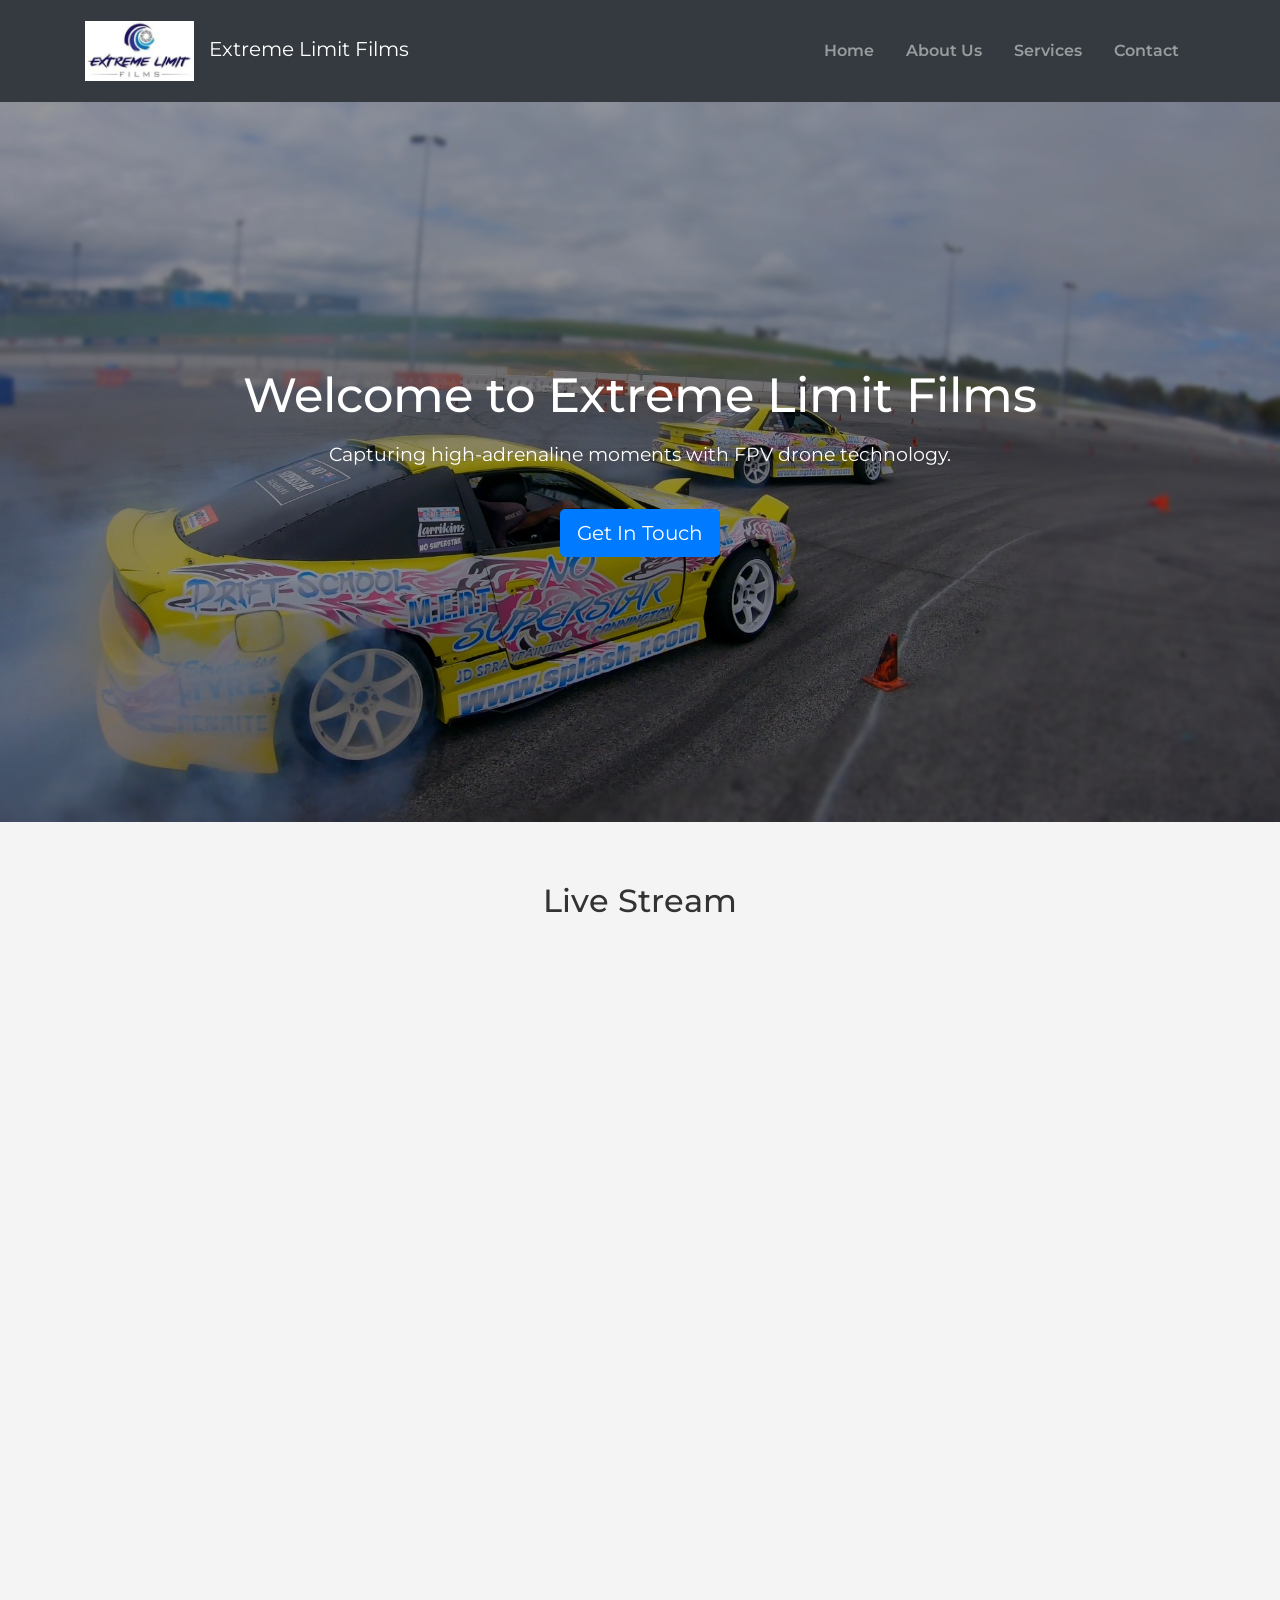
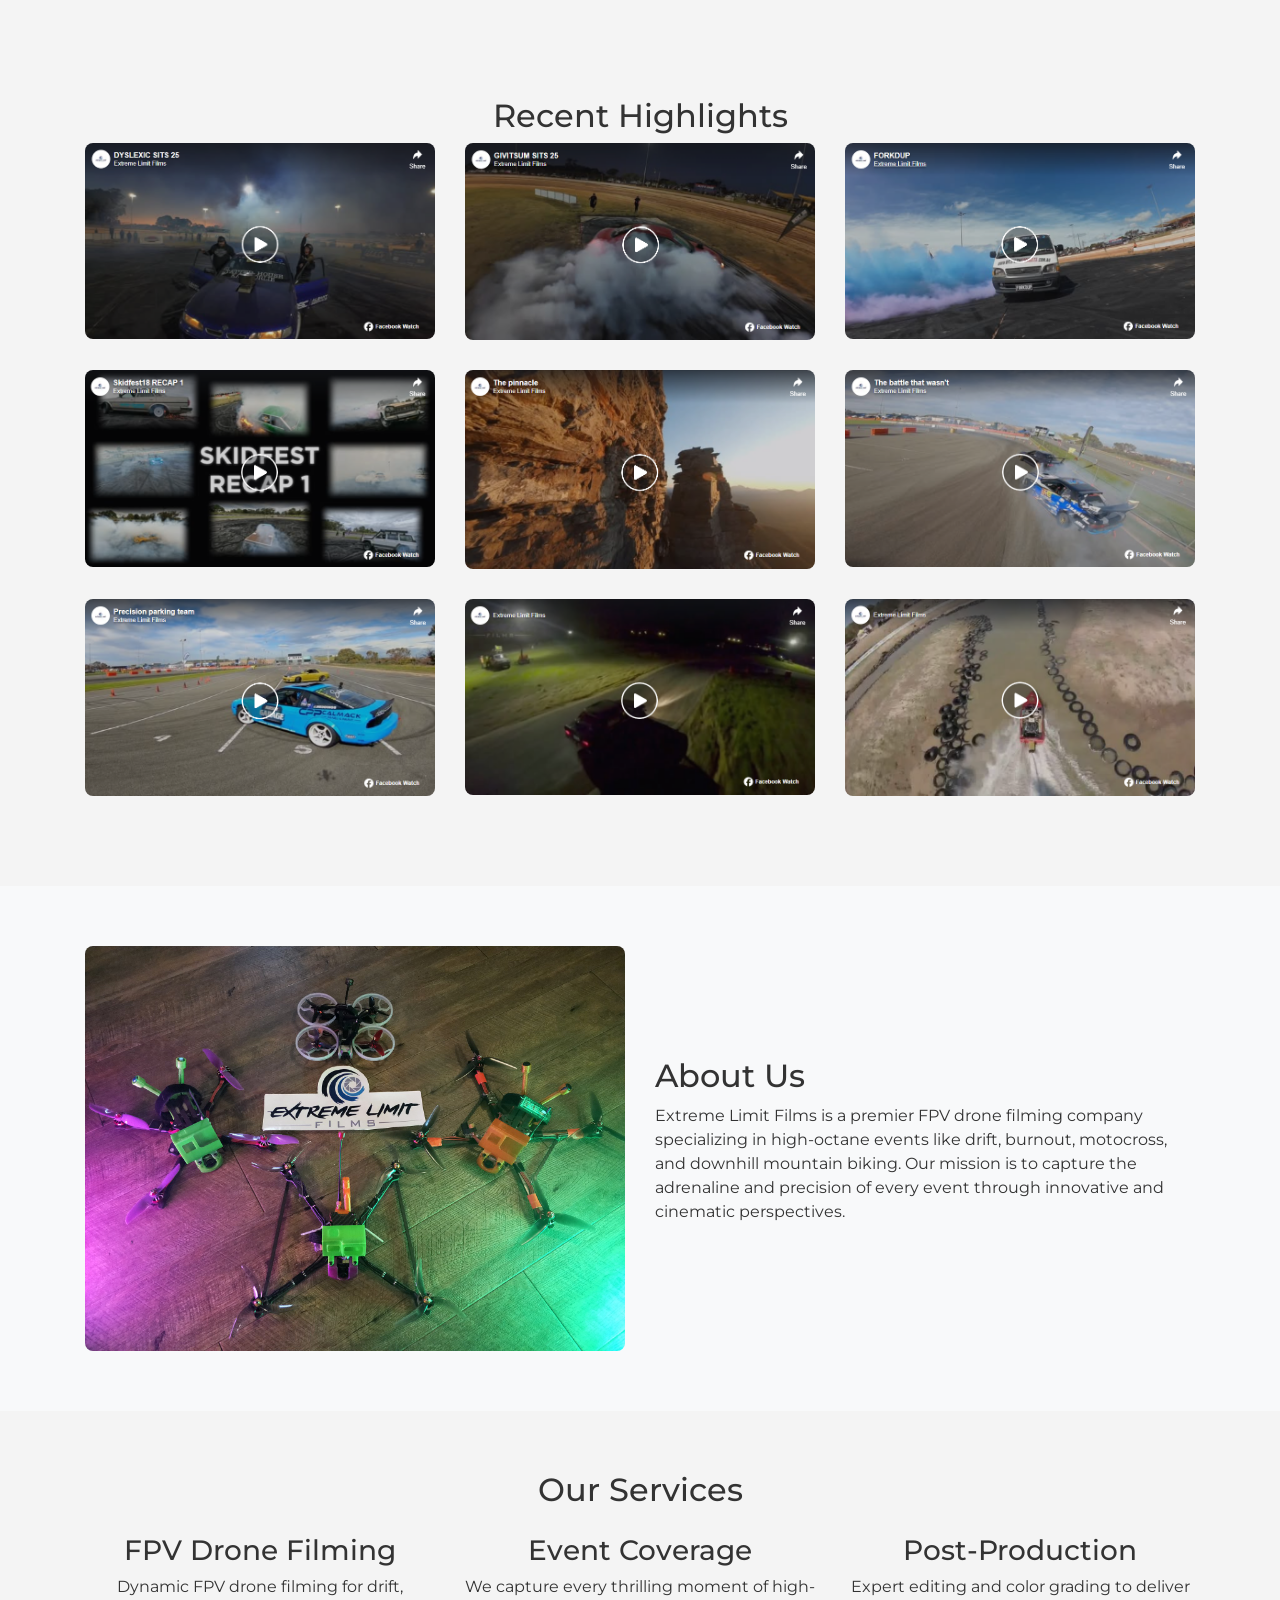
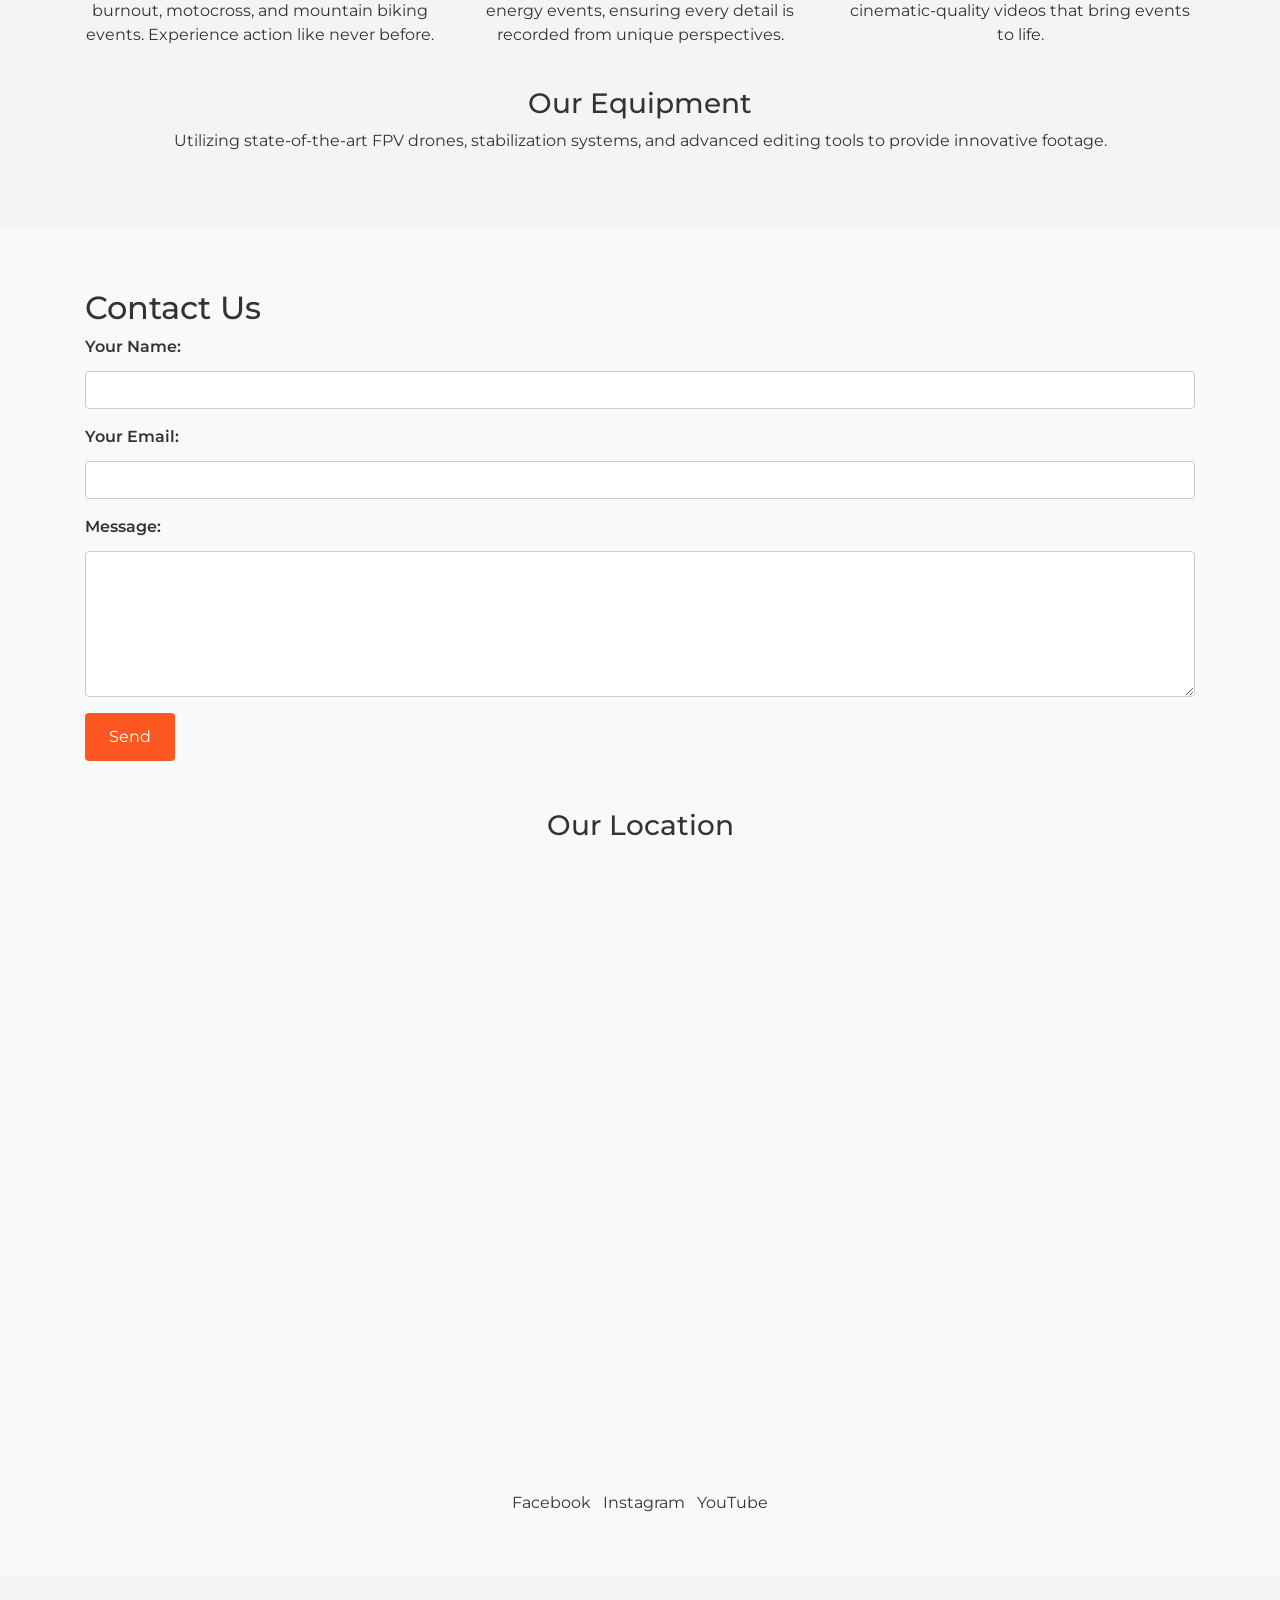
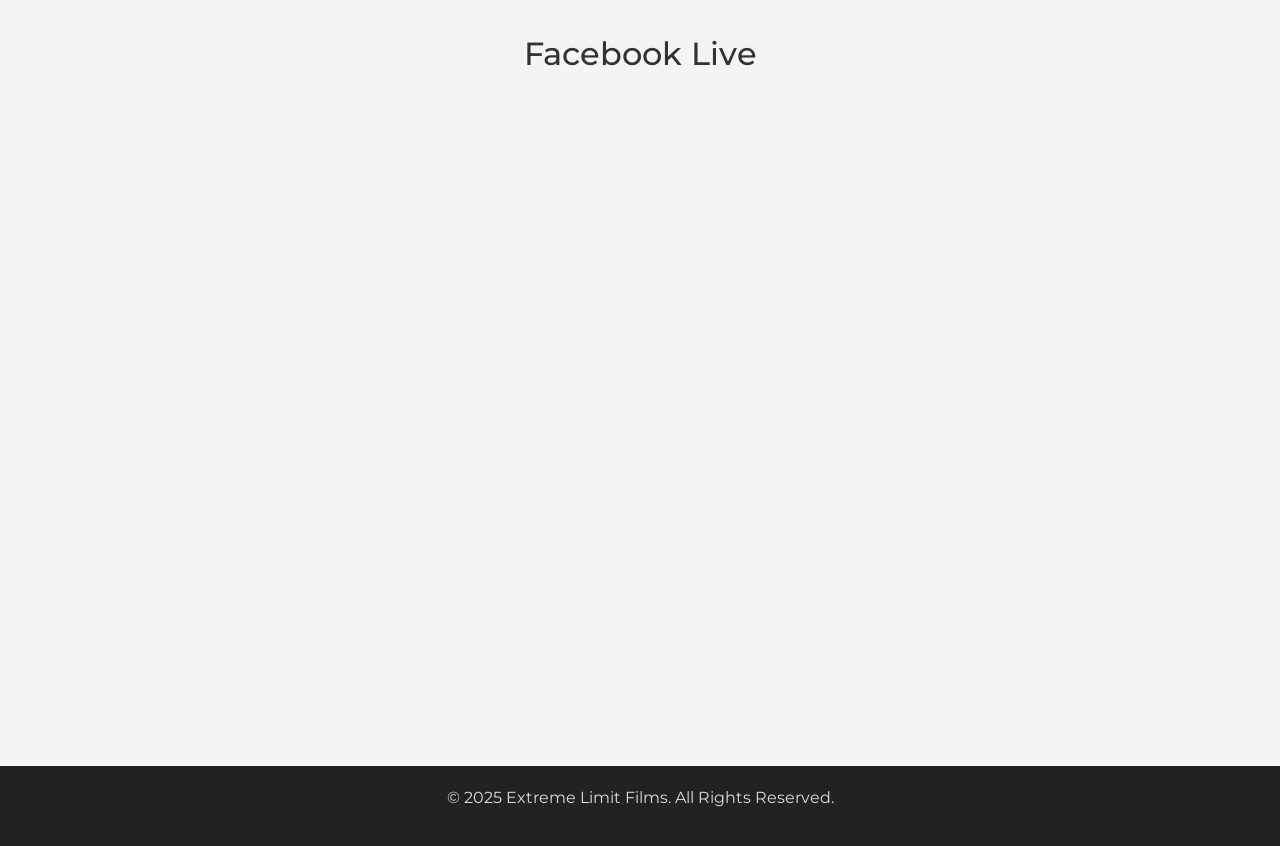
==== index.html @ 29ad9273 "fixed showreel" ====
<!DOCTYPE html>
<html lang="en">
<head>
  <meta charset="UTF-8">
  <meta name="viewport" content="width=device-width, initial-scale=1.0">
  <meta name="description" content="Extreme Limit Films specializes in FPV drone filming of drift, burnout, motocross, and downhill mountain biking events.">
  <meta name="keywords" content="FPV Drone, Filming, Drift, Burnout, Motocross, Mountain Biking, Extreme Limit Films">
  <title>Extreme Limit Films</title>
  <!-- Google Fonts -->
  <link href="https://fonts.googleapis.com/css2?family=Montserrat:wght@400;600&display=swap" rel="stylesheet">
  <!-- Bootstrap CSS -->
  <link href="https://stackpath.bootstrapcdn.com/bootstrap/4.5.2/css/bootstrap.min.css" rel="stylesheet">
  <link rel="icon" href="./assets/images/logoZoom.png" type="image/x-icon">
  <style>
    :root {
      --primary-color: #ff5722;
      --primary-hover: #e64a19;
      --dark-color: #222;
      --light-bg: #f4f4f4;
      --text-color: #333;
    }
    body {
      font-family: 'Montserrat', sans-serif;
      background: var(--light-bg);
      color: var(--text-color);
      margin: 0;
      padding: 0;
    }
    a {
      text-decoration: none;
      color: inherit;
    }
    a:focus {
      outline: 3px solid var(--primary-color);
      outline-offset: 2px;
    }
    /* Skip Navigation */
    .skip-link {
      position: absolute;
      top: -40px;
      left: 0;
      background: var(--primary-color);
      color: #fff;
      padding: 8px;
      z-index: 100;
    }
    .skip-link:focus {
      top: 0;
    }
    /* Navigation */
    header nav.navbar {
      padding: 1rem 2rem;
    }
    .navbar-brand img {
      height: 60px;
      margin-right: 10px;
    }
    .navbar-nav .nav-link {
      font-weight: 600;
      margin: 0 0.5rem;
    }
    /* Hero Section */
    .hero {
      position: relative;
      background: url('./assets/images/hero-banner.jpg') no-repeat center center/cover;
      height: 80vh;
      display: flex;
      align-items: center;
      justify-content: center;
      color: #fff;
      text-align: center;
      animation: fadeIn 1s ease-in-out;
    }
    .hero-overlay {
      position: absolute;
      top: 0;
      left: 0;
      width: 100%;
      height: 100%;
      background: rgba(0,0,0,0.4);
    }
    .hero-content {
      position: relative;
      z-index: 2;
    }
    .hero-content h1 {
      font-size: 3rem;
      margin-bottom: 1rem;
    }
    .hero-content p {
      font-size: 1.2rem;
    }
    @keyframes fadeIn {
      from { opacity: 0; }
      to { opacity: 1; }
    }
    /* Section Padding */
    section {
      padding: 60px 0;
    }
    /* Highlights Gallery */
    .gallery {
      display: flex;
      flex-wrap: wrap;
      justify-content: center;
    }
    .gallery .col-md-4,
    .gallery .col-sm-6 {
      margin-bottom: 30px;
    }
    .video-thumbnail img {
      width: 100%;
      height: auto;
      border-radius: 8px;
      transition: transform 0.3s ease;
    }
    .video-thumbnail:hover img,
    .video-thumbnail:focus img {
      transform: scale(1.05);
    }
    /* About Us */
    .about-img {
      width: 100%;
      border-radius: 8px;
    }
    /* Contact Form */
    .contact-form label {
      font-weight: 600;
    }
    .contact-form input,
    .contact-form textarea {
      width: 100%;
      padding: 0.75rem;
      margin-top: 0.25rem;
      border: 1px solid #ccc;
      border-radius: 4px;
    }
    .contact-form button {
      background-color: var(--primary-color);
      border: none;
      padding: 0.75rem 1.5rem;
      color: #fff;
      border-radius: 4px;
      transition: background-color 0.3s ease;
    }
    .contact-form button:hover,
    .contact-form button:focus {
      background-color: var(--primary-hover);
    }
    /* Footer */
    footer {
      background: var(--dark-color);
      color: #ddd;
      padding: 20px 0;
      text-align: center;
    }
  </style>
</head>
<body>
  <!-- Skip Navigation -->
  <a href="#main-content" class="skip-link">Skip to content</a>
  
  <!-- Header and Navigation -->
  <header>
    <nav class="navbar navbar-expand-lg navbar-dark bg-dark" aria-label="Main navigation">
      <div class="container">
        <a class="navbar-brand" href="#">
          <img src="./assets/images/logoZoom.png" alt="Extreme Limit Films Logo"> Extreme Limit Films
        </a>
        <button class="navbar-toggler" type="button" data-toggle="collapse" data-target="#navbarNav"
          aria-controls="navbarNav" aria-expanded="false" aria-label="Toggle navigation">
          <span class="navbar-toggler-icon"></span>
        </button>
        <div class="collapse navbar-collapse justify-content-end" id="navbarNav">
          <ul class="navbar-nav">
            <li class="nav-item"><a class="nav-link" href="#home">Home</a></li>
            <li class="nav-item"><a class="nav-link" href="#about">About Us</a></li>
            <li class="nav-item"><a class="nav-link" href="#services">Services</a></li>
            <li class="nav-item"><a class="nav-link" href="#contact">Contact</a></li>
          </ul>
        </div>
      </div>
    </nav>
  </header>
  
  <!-- Main Content -->
  <main id="main-content">
    <!-- Hero Section -->
    <section id="home" class="hero">
      <div class="hero-overlay"></div>
      <div class="hero-content container">
        <h1>Welcome to Extreme Limit Films</h1>
        <p>Capturing high-adrenaline moments with FPV drone technology.</p>
        <a href="#contact" class="btn btn-primary btn-lg mt-4">Get In Touch</a>
      </div>
    </section>
    
    <!-- Live Stream Section -->
    <section class="container">
      <div class="row">
        <div class="col-12 mb-4">
          <h2 class="text-center">Live Stream</h2>
          <div class="embed-responsive embed-responsive-16by9">
            <iframe class="embed-responsive-item" src="https://www.youtube.com/embed/QVrLE1LQ2-4"
              allowfullscreen title="YouTube Live Stream" loading="lazy"></iframe>
          </div>
        </div>
      </div>
    </section>
    
    <!-- Highlights Gallery Section -->
    <section id="highlights" class="container">
      <h2 class="text-center">Recent Highlights</h2>
      <div class="row gallery">
        <!-- Video 1 -->
        <div class="col-sm-6 col-md-4">
          <a href="#" class="video-thumbnail" data-video="https://www.facebook.com/ExtremeLimitFilms/videos/4002085700075918" data-toggle="modal"
            data-target="#videoModal">
            <img src="./assets/images/highlights001.png" alt="Video Thumbnail 1" loading="lazy">
          </a>
        </div>
        <!-- Video 2 -->
        <div class="col-sm-6 col-md-4">
          <a href="#" class="video-thumbnail" data-video="https://www.facebook.com/ExtremeLimitFilms/videos/1557150398317523" data-toggle="modal"
            data-target="#videoModal">
            <img src="./assets/images/highlights002.png" alt="Video Thumbnail 2" loading="lazy">
          </a>
        </div>
        <!-- Video 3 -->
        <div class="col-sm-6 col-md-4">
          <a href="#" class="video-thumbnail" data-video="https://www.facebook.com/ExtremeLimitFilms/videos/2033268543844124" data-toggle="modal"
            data-target="#videoModal">
            <img src="./assets/images/highlights003.png" alt="Video Thumbnail 3" loading="lazy">
          </a>
        </div>
        <!-- Video 4 -->
        <div class="col-sm-6 col-md-4">
          <a href="#" class="video-thumbnail" data-video="https://www.facebook.com/ExtremeLimitFilms/videos/1407787753124844" data-toggle="modal"
            data-target="#videoModal">
            <img src="./assets/images/highlights004.png" alt="Video Thumbnail 4" loading="lazy">
          </a>
        </div>
        <!-- Video 5 -->
        <div class="col-sm-6 col-md-4">
          <a href="#" class="video-thumbnail" data-video="https://www.facebook.com/ExtremeLimitFilms/videos/757066262107797" data-toggle="modal"
            data-target="#videoModal">
            <img src="./assets/images/highlights006.png" alt="Video Thumbnail 5" loading="lazy">
          </a>
        </div>
        <!-- Video 6 -->
        <div class="col-sm-6 col-md-4">
          <a href="#" class="video-thumbnail" data-video="https://www.facebook.com/ExtremeLimitFilms/videos/799807070739507" data-toggle="modal"
            data-target="#videoModal">
            <img src="./assets/images/highlights007.png" alt="Video Thumbnail 6" loading="lazy">
          </a>
        </div>
        <!-- Video 7 -->
        <div class="col-sm-6 col-md-4">
          <a href="#" class="video-thumbnail" data-video="https://www.facebook.com/ExtremeLimitFilms/videos/2729758130649517" data-toggle="modal"
            data-target="#videoModal">
            <img src="./assets/images/highlights008.png" alt="Video Thumbnail 7" loading="lazy">
          </a>
        </div>
        <!-- Video 8 -->
        <div class="col-sm-6 col-md-4">
          <a href="#" class="video-thumbnail" data-video="https://www.facebook.com/ExtremeLimitFilms/videos/1610791192418915" data-toggle="modal"
            data-target="#videoModal">
            <img src="./assets/images/highlights009.png" alt="Video Thumbnail 8" loading="lazy">
          </a>
        </div>
        <!-- Video 9 -->
        <div class="col-sm-6 col-md-4">
          <a href="#" class="video-thumbnail" data-video="https://www.facebook.com/ExtremeLimitFilms/videos/766351070982162" data-toggle="modal"
            data-target="#videoModal">
            <img src="./assets/images/highlights010.png" alt="Video Thumbnail 10" loading="lazy">
          </a>
        </div>
      </div>
    </section>
    
    <!-- Video Modal -->
    <div class="modal fade" id="videoModal" tabindex="-1" role="dialog" aria-labelledby="videoModalLabel" aria-hidden="true">
      <div class="modal-dialog modal-lg modal-dialog-centered" role="document">
        <div class="modal-content">
          <div class="modal-header">
            <h5 class="modal-title" id="videoModalLabel">Watch Video</h5>
            <button type="button" class="close" data-dismiss="modal" aria-label="Close">
              <span aria-hidden="true">&times;</span>
            </button>
          </div>
          <div class="modal-body">
            <div class="embed-responsive embed-responsive-16by9">
              <iframe class="embed-responsive-item" src="" id="videoModalIframe" allowfullscreen title="Facebook Video"></iframe>
            </div>
          </div>
        </div>
      </div>
    </div>
    
    <!-- About Us Section -->
    <section id="about" class="bg-light">
      <div class="container">
        <div class="row align-items-center">
          <div class="col-md-6 order-md-2">
            <h2>About Us</h2>
            <p>Extreme Limit Films is a premier FPV drone filming company specializing in high-octane events like drift, burnout, motocross, and downhill mountain biking. Our mission is to capture the adrenaline and precision of every event through innovative and cinematic perspectives.</p>
          </div>
          <div class="col-md-6 order-md-1">
            <img src="./assets/images/about-photo.jpg" alt="Our Team in Action" class="about-img" loading="lazy">
          </div>
        </div>
      </div>
    </section>
    
    <!-- Services Section -->
    <section id="services">
      <div class="container">
        <h2 class="text-center">Our Services</h2>
        <div class="row text-center mt-4">
          <div class="col-md-4">
            <h3>FPV Drone Filming</h3>
            <p>Dynamic FPV drone filming for drift, burnout, motocross, and mountain biking events. Experience action like never before.</p>
          </div>
          <div class="col-md-4">
            <h3>Event Coverage</h3>
            <p>We capture every thrilling moment of high-energy events, ensuring every detail is recorded from unique perspectives.</p>
          </div>
          <div class="col-md-4">
            <h3>Post-Production</h3>
            <p>Expert editing and color grading to deliver cinematic-quality videos that bring events to life.</p>
          </div>
        </div>
        <div class="row mt-4">
          <div class="col-12 text-center">
            <h3>Our Equipment</h3>
            <p>Utilizing state-of-the-art FPV drones, stabilization systems, and advanced editing tools to provide innovative footage.</p>
          </div>
        </div>
      </div>
    </section>
    
    <!-- Contact Section -->
    <section id="contact" class="bg-light">
      <div class="container">
        <h2>Contact Us</h2>
        <form name="contact" method="POST" data-netlify="true" class="contact-form">
          <input type="hidden" name="form-name" value="contact" />
          <div class="form-group">
            <label for="name">Your Name:</label>
            <input type="text" id="name" name="name" class="form-control" required aria-required="true">
          </div>
          <div class="form-group">
            <label for="email">Your Email:</label>
            <input type="email" id="email" name="email" class="form-control" required aria-required="true">
          </div>
          <div class="form-group">
            <label for="message">Message:</label>
            <textarea id="message" name="message" class="form-control" rows="5" required aria-required="true"></textarea>
          </div>
          <!-- Honeypot for spam prevention -->
          <div style="display:none;">
            <label>Don’t fill this out if you're human:
              <input type="text" name="bot-field">
            </label>
          </div>
          <button type="submit" class="btn btn-primary">Send</button>
        </form>
        <div class="mt-5">
          <h3 class="text-center">Our Location</h3>
          <div class="embed-responsive embed-responsive-16by9">
            <iframe class="embed-responsive-item" src="https://www.google.com/maps/embed?pb=!1m18!1m12!1m3!1d3279.702194790683!2d115.79392131532598!3d-31.95231288135945!2m3!1f0!2f0!3f0!3m2!1i1024!2i768!4f13.1!3m3!1m2!1s0x2a32a362cfb1e807%3A0x5017d681632cf0!2sPerth%20WA%2C%20Australia!5e0!3m2!1sen!2sus!4v1690872191191!5m2!1sen!2sus" allowfullscreen aria-hidden="false" tabindex="0" title="Google Map Location" loading="lazy"></iframe>
          </div>
          <div class="mt-3 text-center">
            <a href="https://www.facebook.com/YourPage" target="_blank" class="mr-2">Facebook</a>
            <a href="https://www.instagram.com/YourProfile" target="_blank" class="mr-2">Instagram</a>
            <a href="https://www.youtube.com/channel/YourChannel" target="_blank">YouTube</a>
          </div>
        </div>
      </div>
    </section>
    
    <!-- Facebook Live Section -->
    <section id="facebook-live">
      <div class="container">
        <h2 class="text-center">Facebook Live</h2>
        <div class="embed-responsive embed-responsive-16by9">
          <iframe src="https://www.facebook.com/plugins/video.php?href=https://www.facebook.com/ExtremeLimitFilms/videos/924996816098688/&show_text=0&width=560" width="560" height="315" style="border:none;overflow:hidden" scrolling="no" frameborder="0" allowTransparency="true" allow="encrypted-media" allowFullScreen="true" title="Facebook Live Video" loading="lazy"></iframe>
        </div>
      </div>
    </section>
  </main>
  
  <!-- Footer -->
  <footer>
    <div class="container">
      <p>&copy; 2025 Extreme Limit Films. All Rights Reserved.</p>
    </div>
  </footer>
  
  <!-- JavaScript -->
  <script src="https://code.jquery.com/jquery-3.5.1.slim.min.js" integrity="sha384-DfXdz2htPH0lsSSs5nCTpuj/zy4C+OGpamoFVy38MVBnE+IbbVYUew+OrCXaRkfj" crossorigin="anonymous"></script>
  <script src="https://cdn.jsdelivr.net/npm/bootstrap@4.5.2/dist/js/bootstrap.bundle.min.js"></script>
  <script>
    $(document).ready(function () {
      $('.video-thumbnail').on('click', function (e) {
        e.preventDefault();
        var videoUrl = $(this).data('video');
        var embedUrl = 'https://www.facebook.com/plugins/video.php?href=' + encodeURIComponent(videoUrl) + '&show_text=0&width=560';
        $('#videoModalIframe').attr('src', embedUrl);
      });
      $('#videoModal').on('hidden.bs.modal', function () {
        $('#videoModalIframe').attr('src', '');
      });
    });
  </script>
</body>
</html>
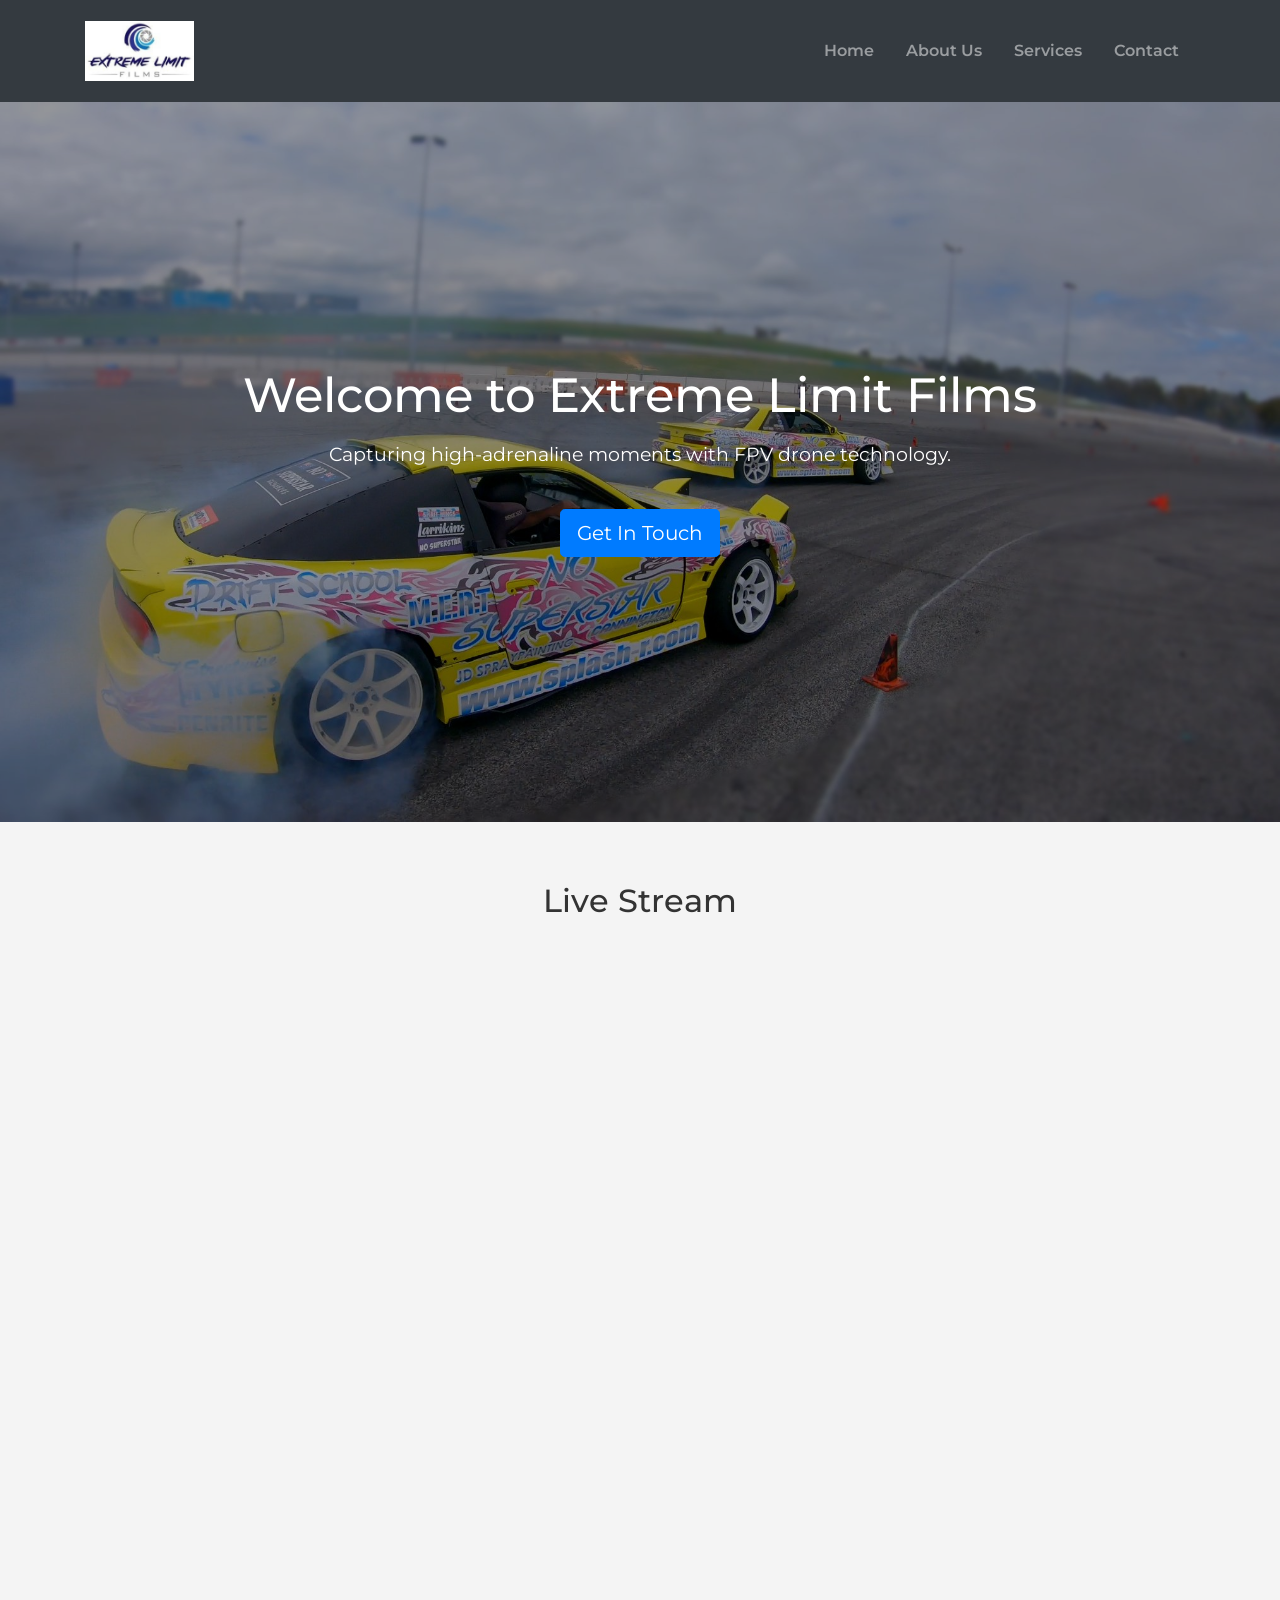
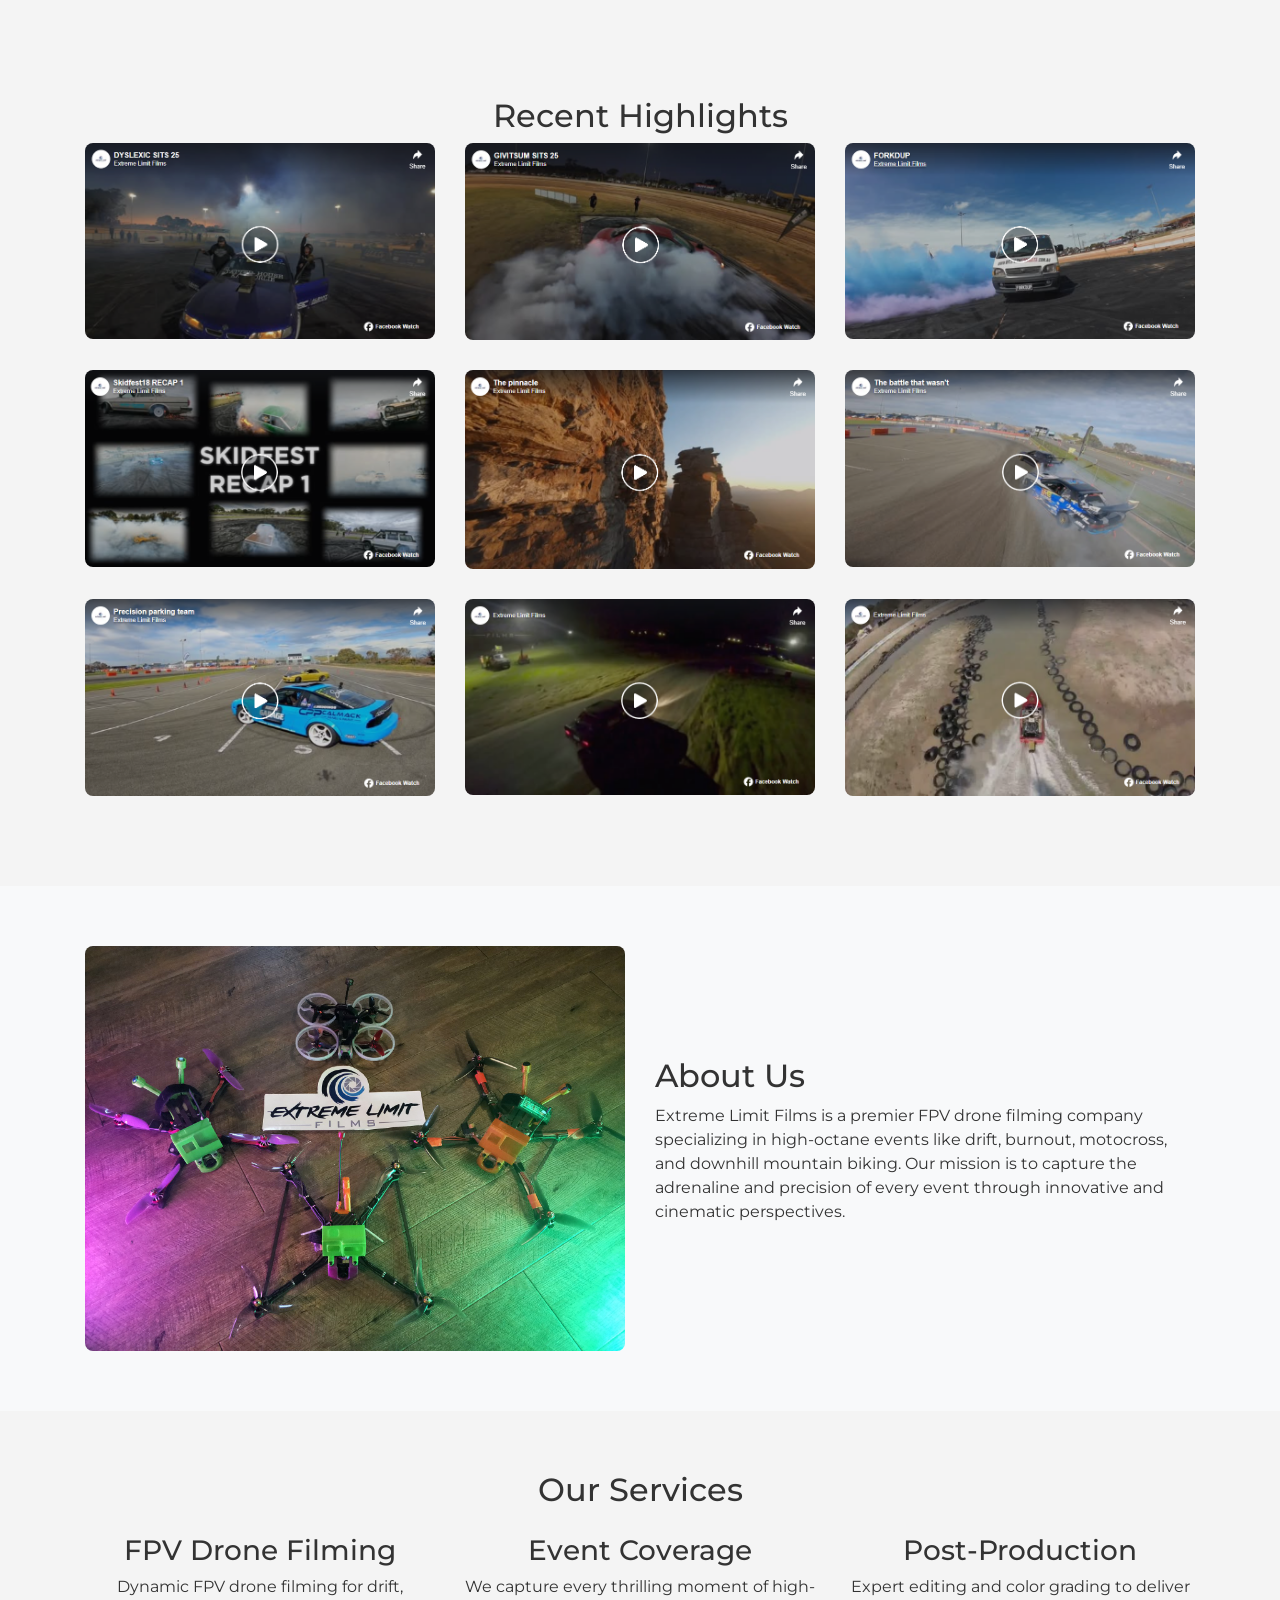
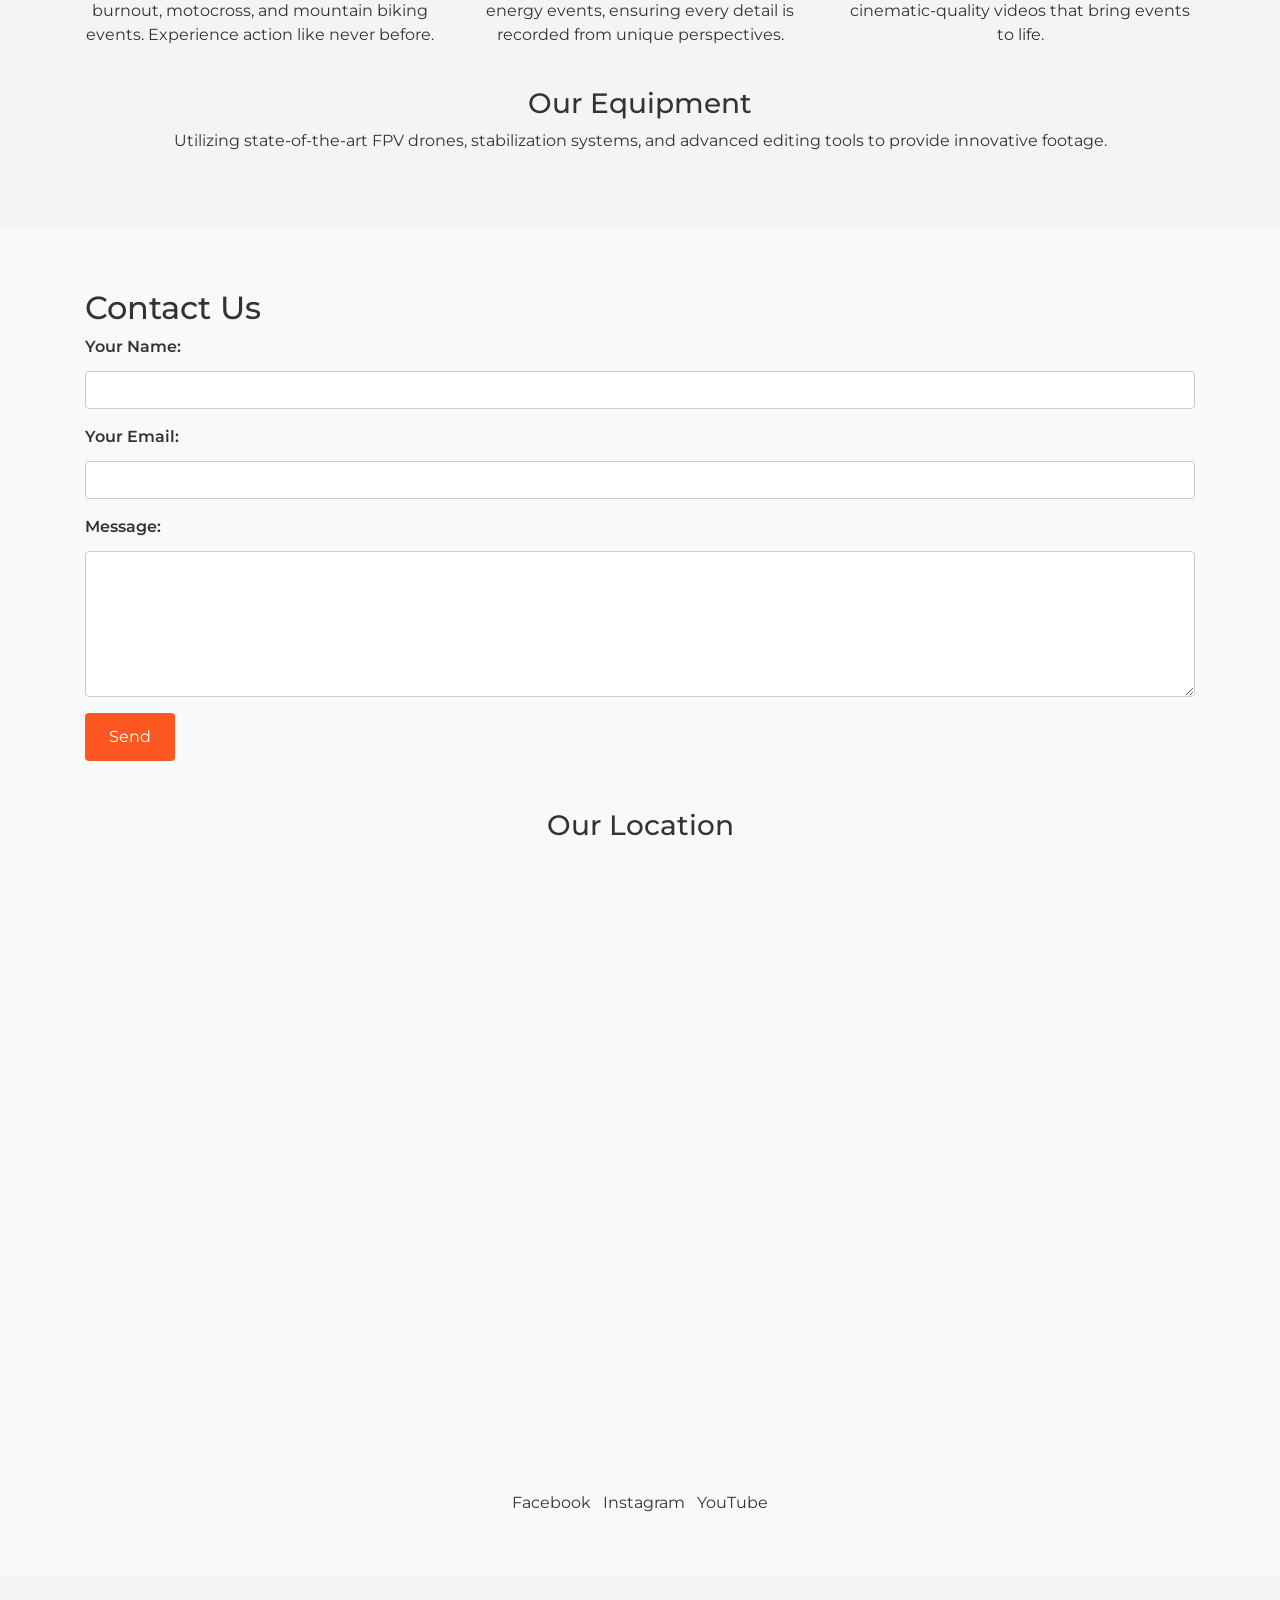
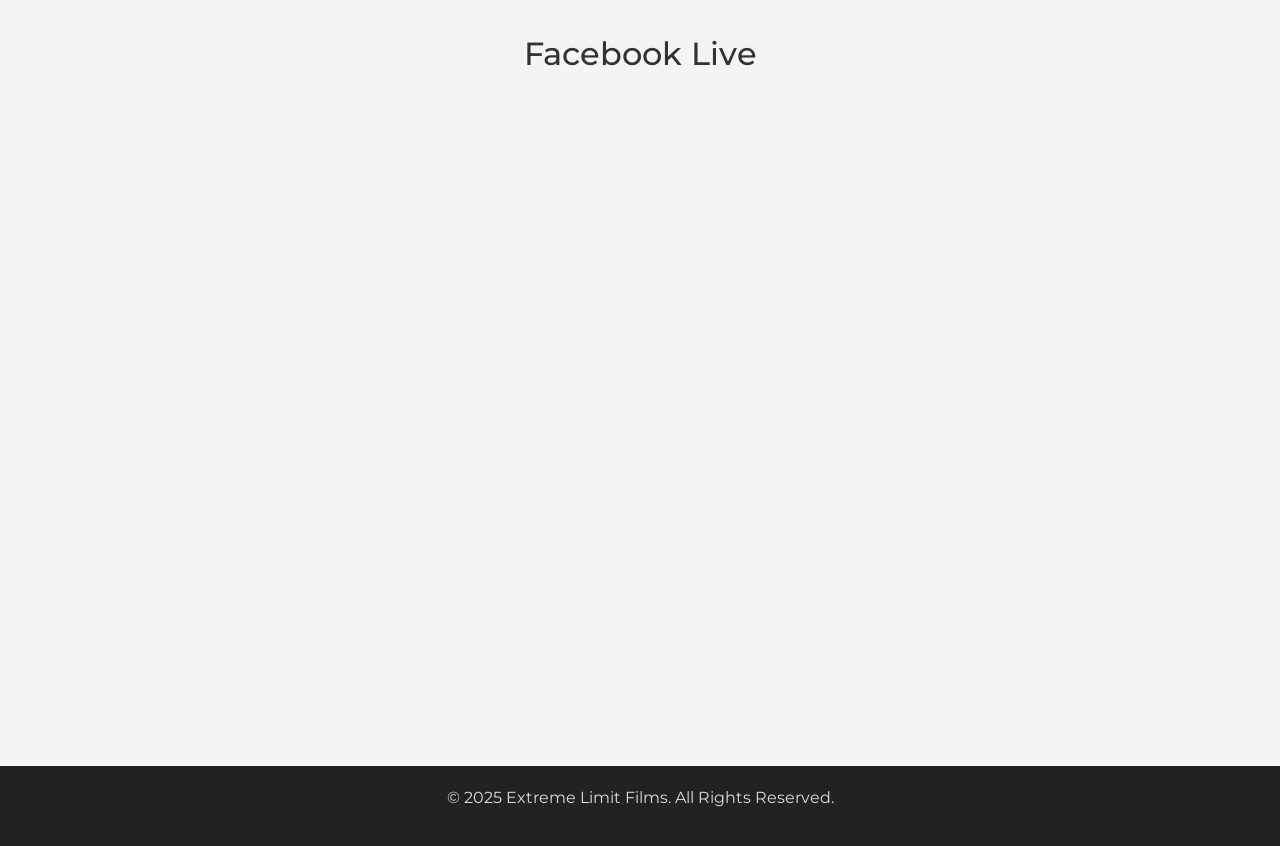
==== commit 278fb8f4: "Update index.html" ====
--- a/index.html
+++ b/index.html
@@ -165,7 +165,7 @@
     <nav class="navbar navbar-expand-lg navbar-dark bg-dark" aria-label="Main navigation">
       <div class="container">
         <a class="navbar-brand" href="#">
-          <img src="./assets/images/logoZoom.png" alt="Extreme Limit Films Logo"> Extreme Limit Films
+          <img src="./assets/images/logoZoom.png" alt="Extreme Limit Films Logo">
         </a>
         <button class="navbar-toggler" type="button" data-toggle="collapse" data-target="#navbarNav"
           aria-controls="navbarNav" aria-expanded="false" aria-label="Toggle navigation">
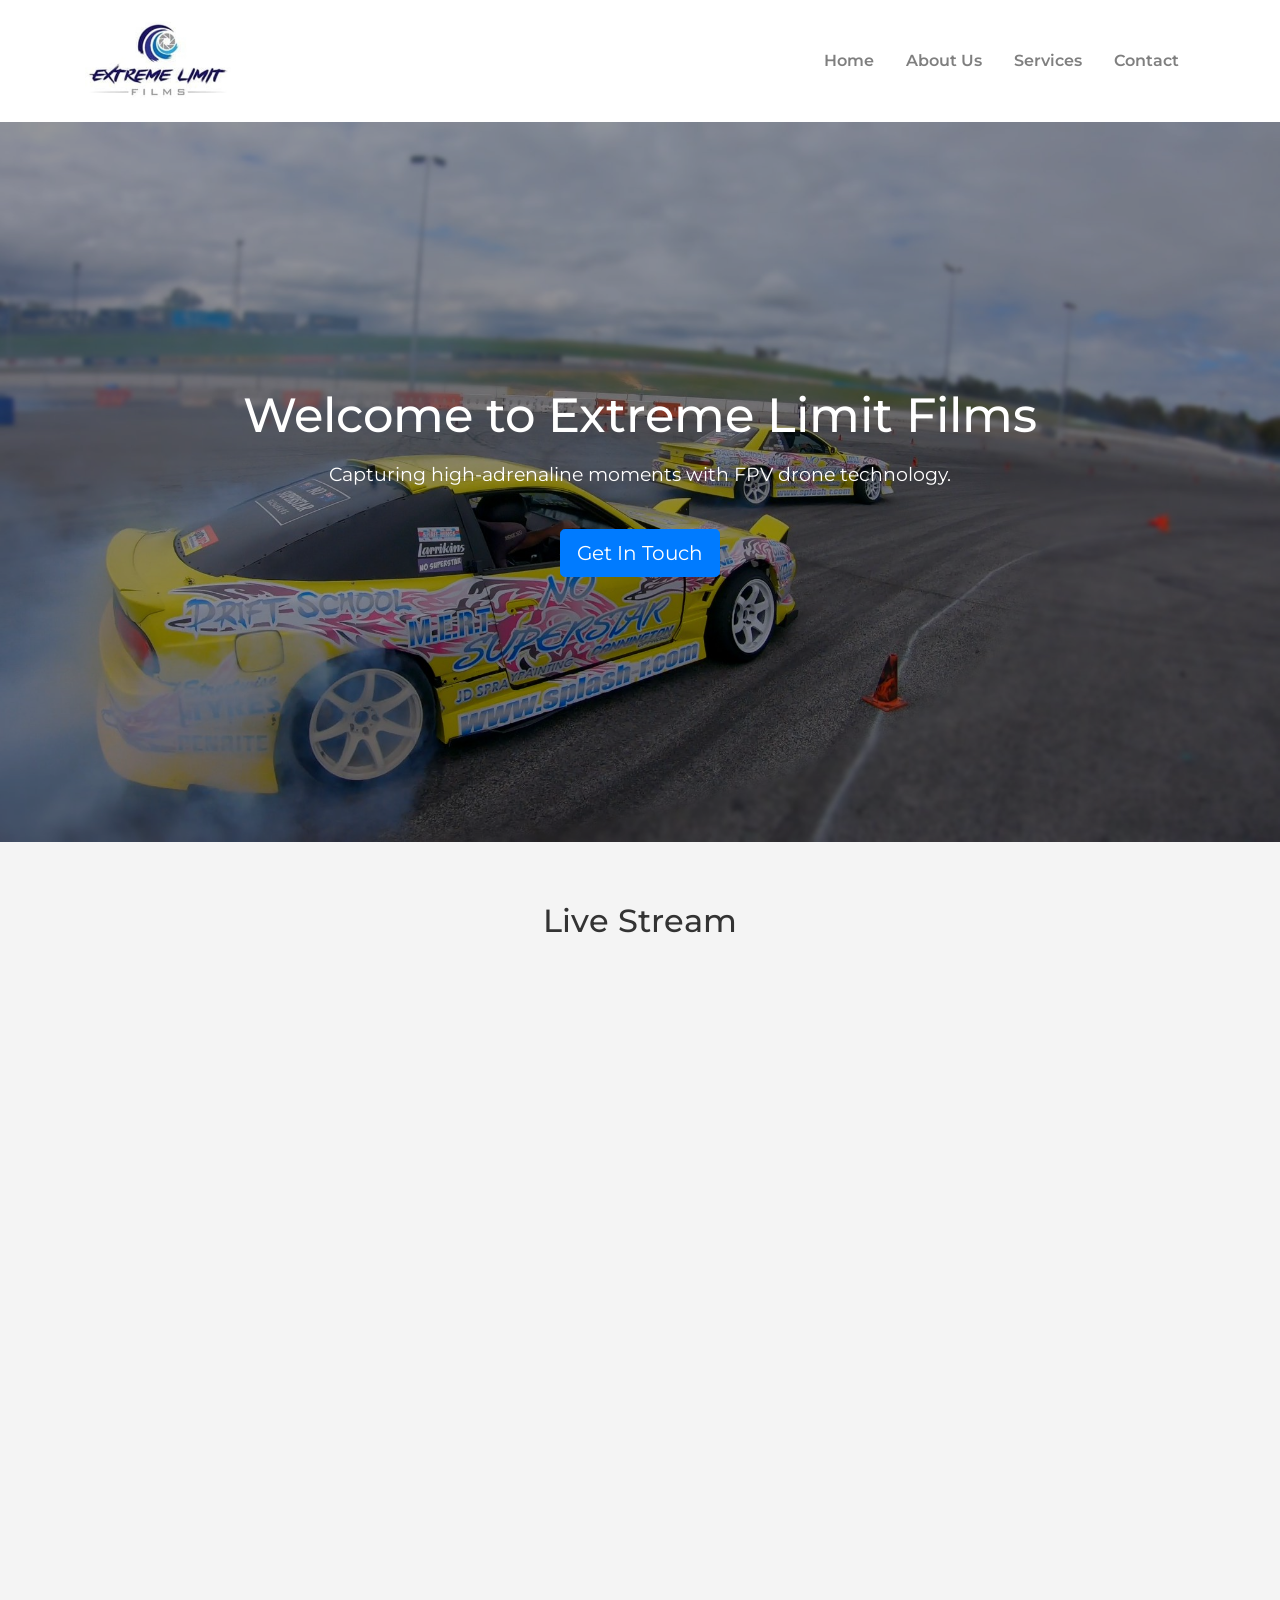
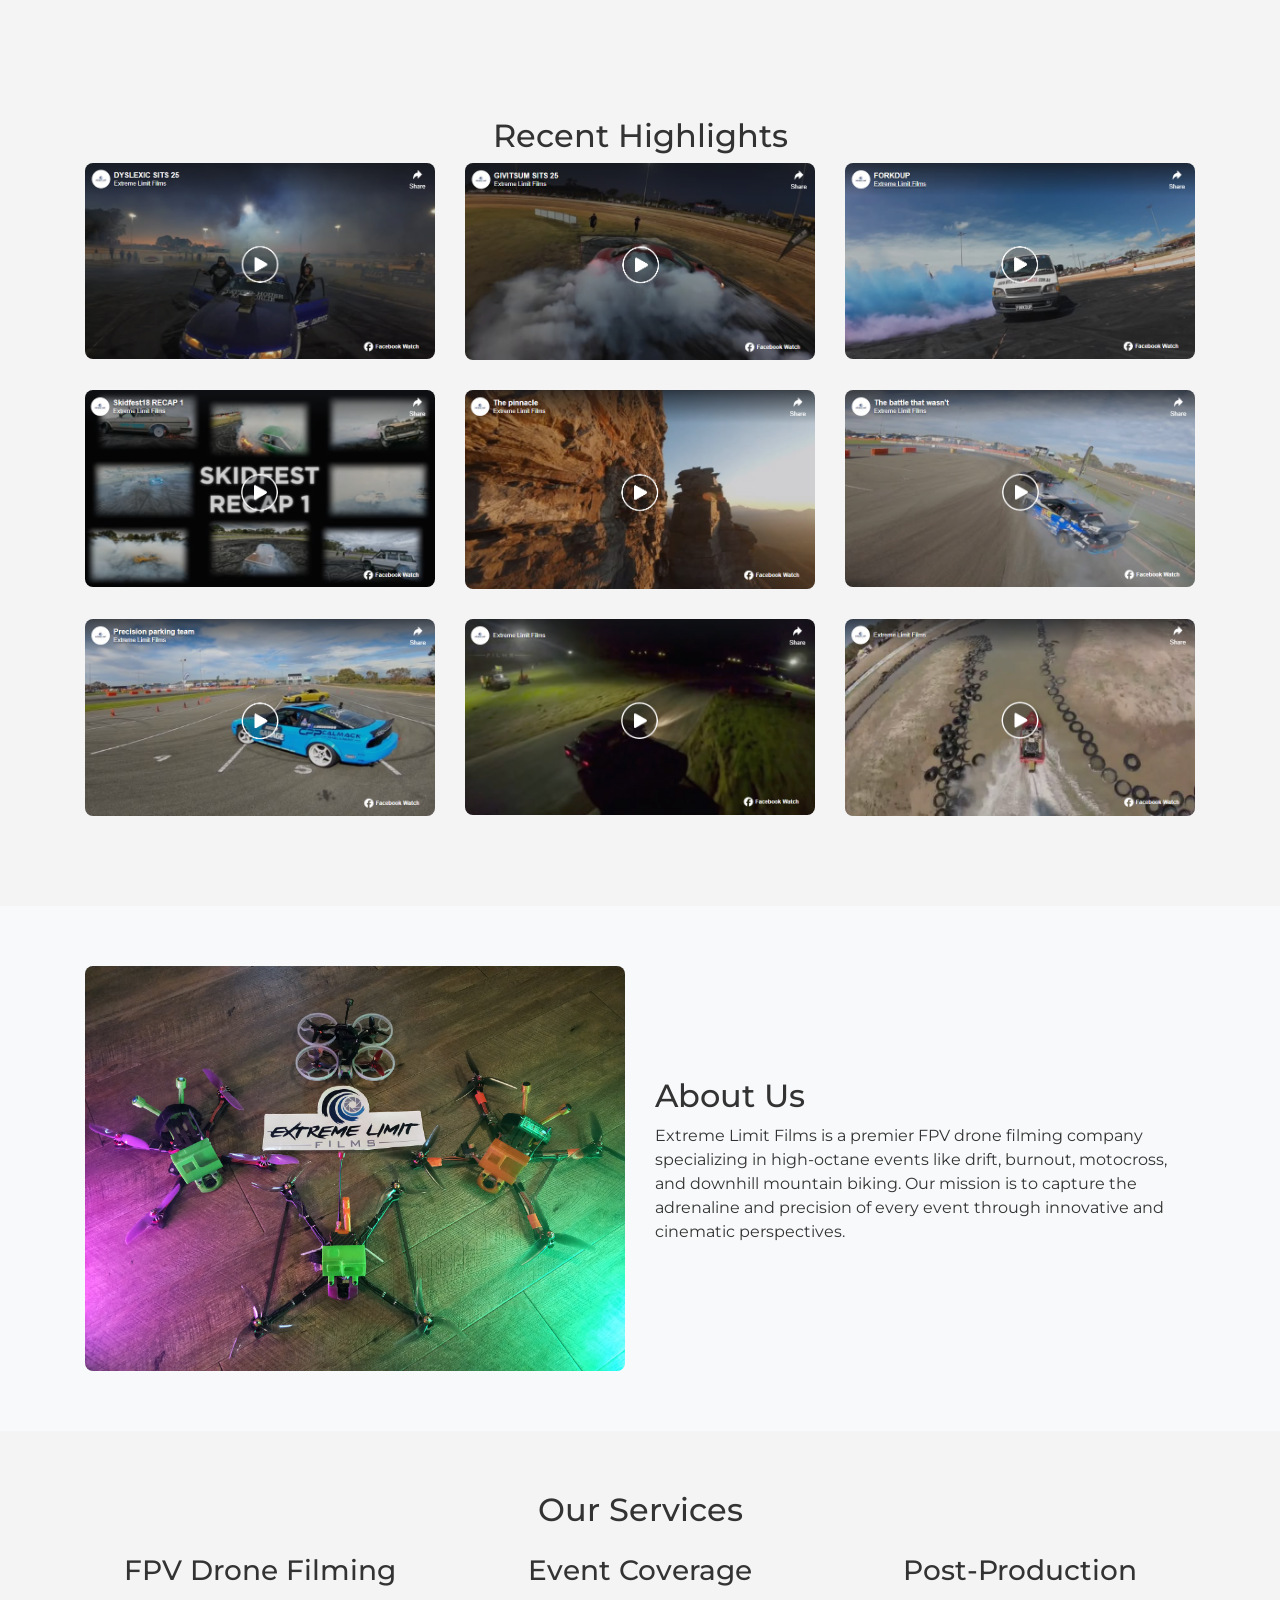
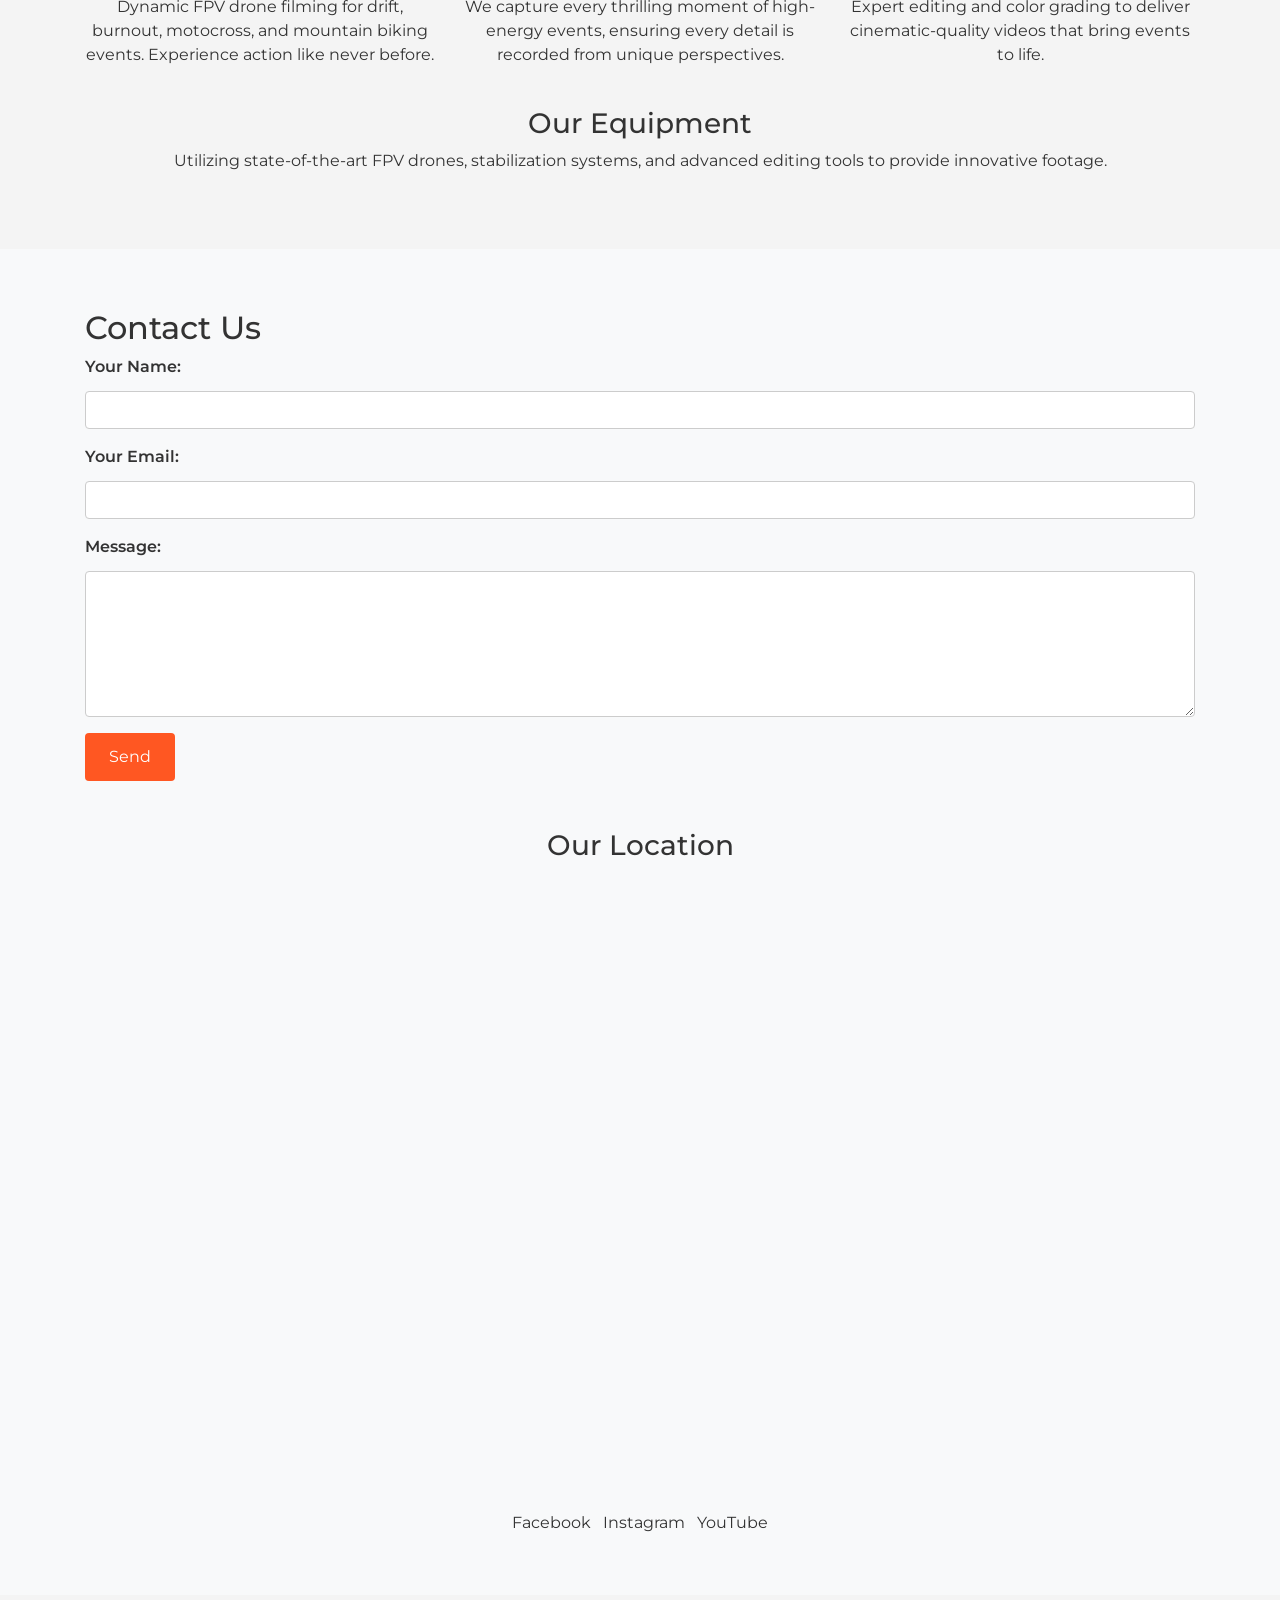
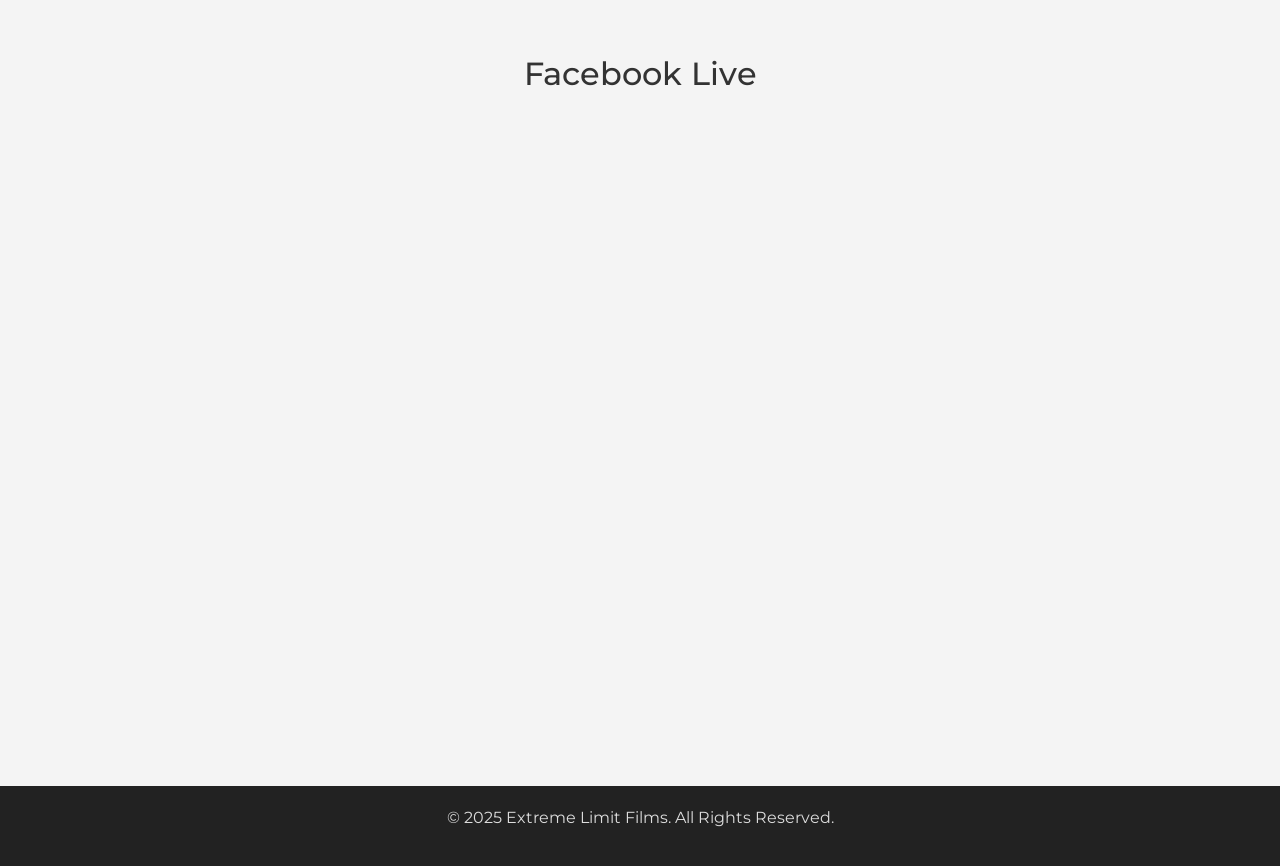
==== commit eb7ad97a: "made logo larger and change nav bar background to white" ====
--- a/index.html
+++ b/index.html
@@ -52,7 +52,7 @@
       padding: 1rem 2rem;
     }
     .navbar-brand img {
-      height: 60px;
+      height: 80px; /* Increased logo size */
       margin-right: 10px;
     }
     .navbar-nav .nav-link {
@@ -162,7 +162,8 @@
   
   <!-- Header and Navigation -->
   <header>
-    <nav class="navbar navbar-expand-lg navbar-dark bg-dark" aria-label="Main navigation">
+    <!-- Changed navbar-dark bg-dark to navbar-light bg-white for white background -->
+    <nav class="navbar navbar-expand-lg navbar-light bg-white" aria-label="Main navigation">
       <div class="container">
         <a class="navbar-brand" href="#">
           <img src="./assets/images/logoZoom.png" alt="Extreme Limit Films Logo">
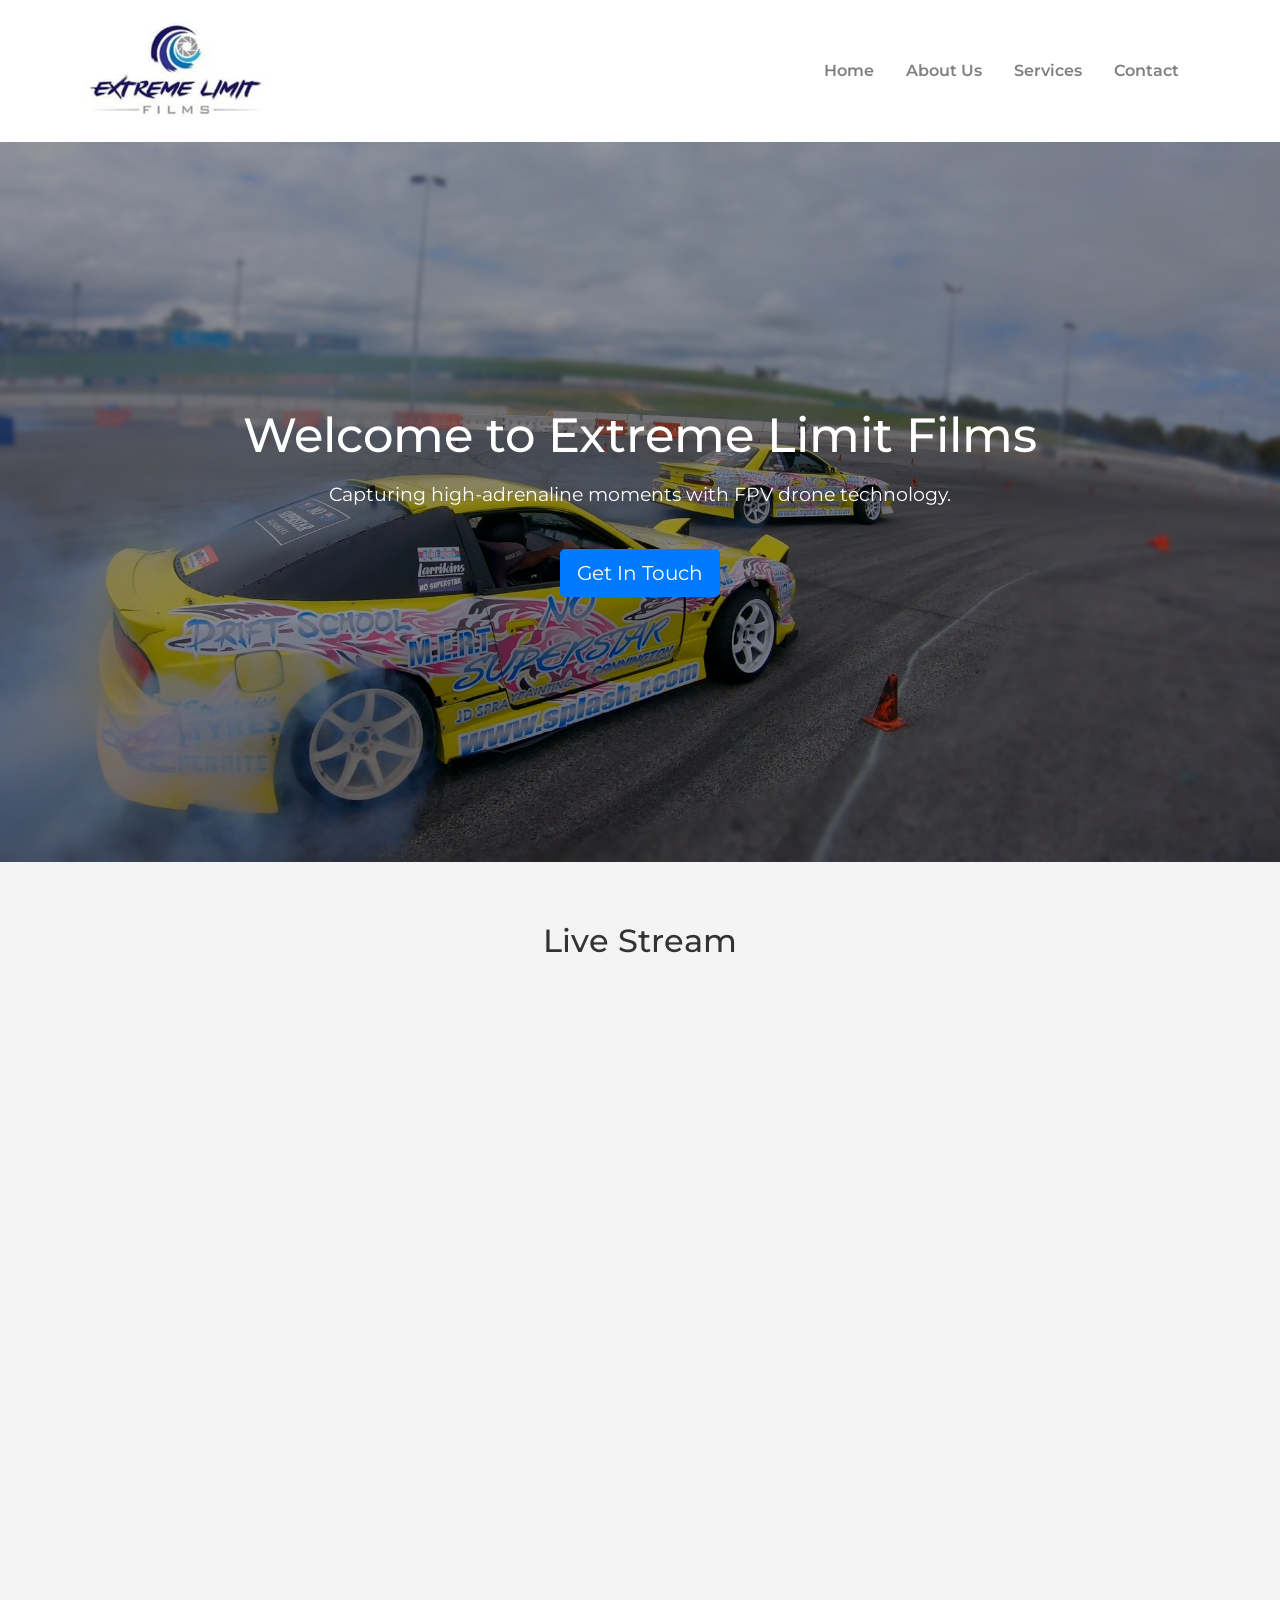
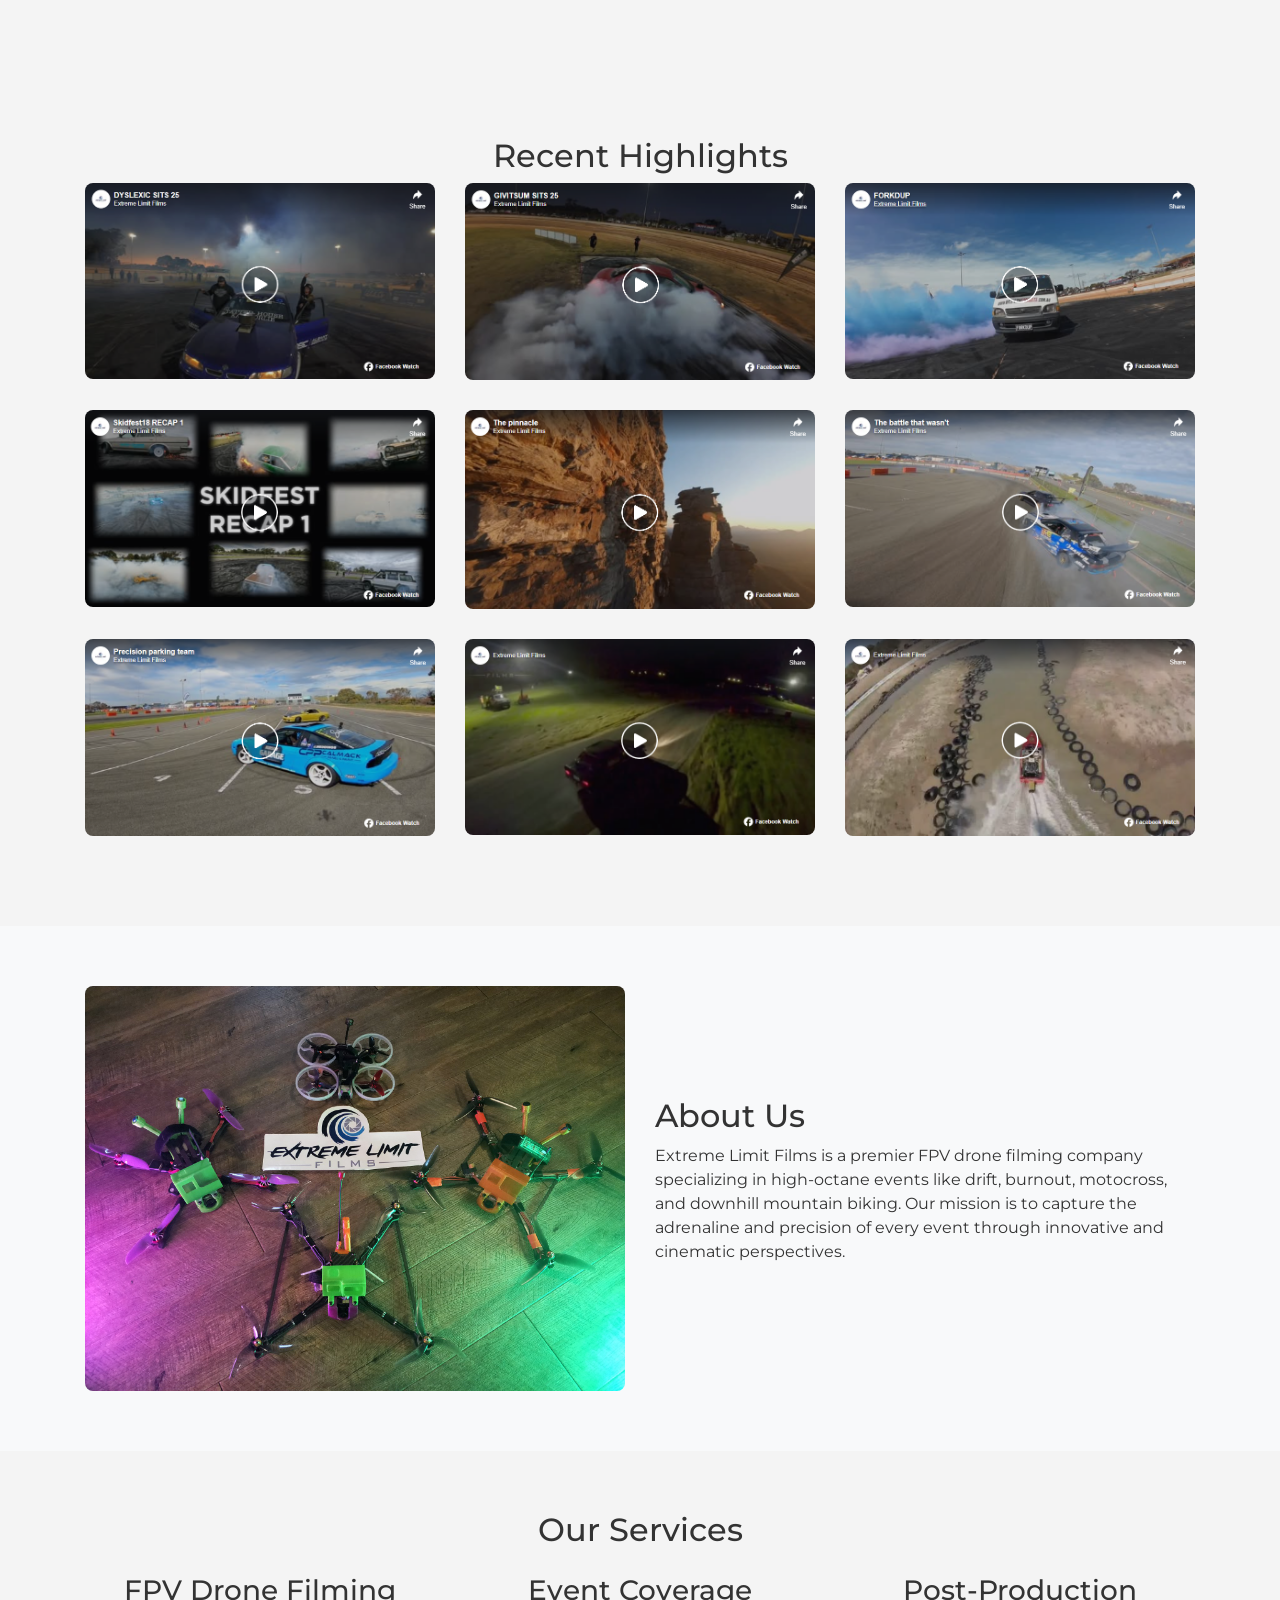
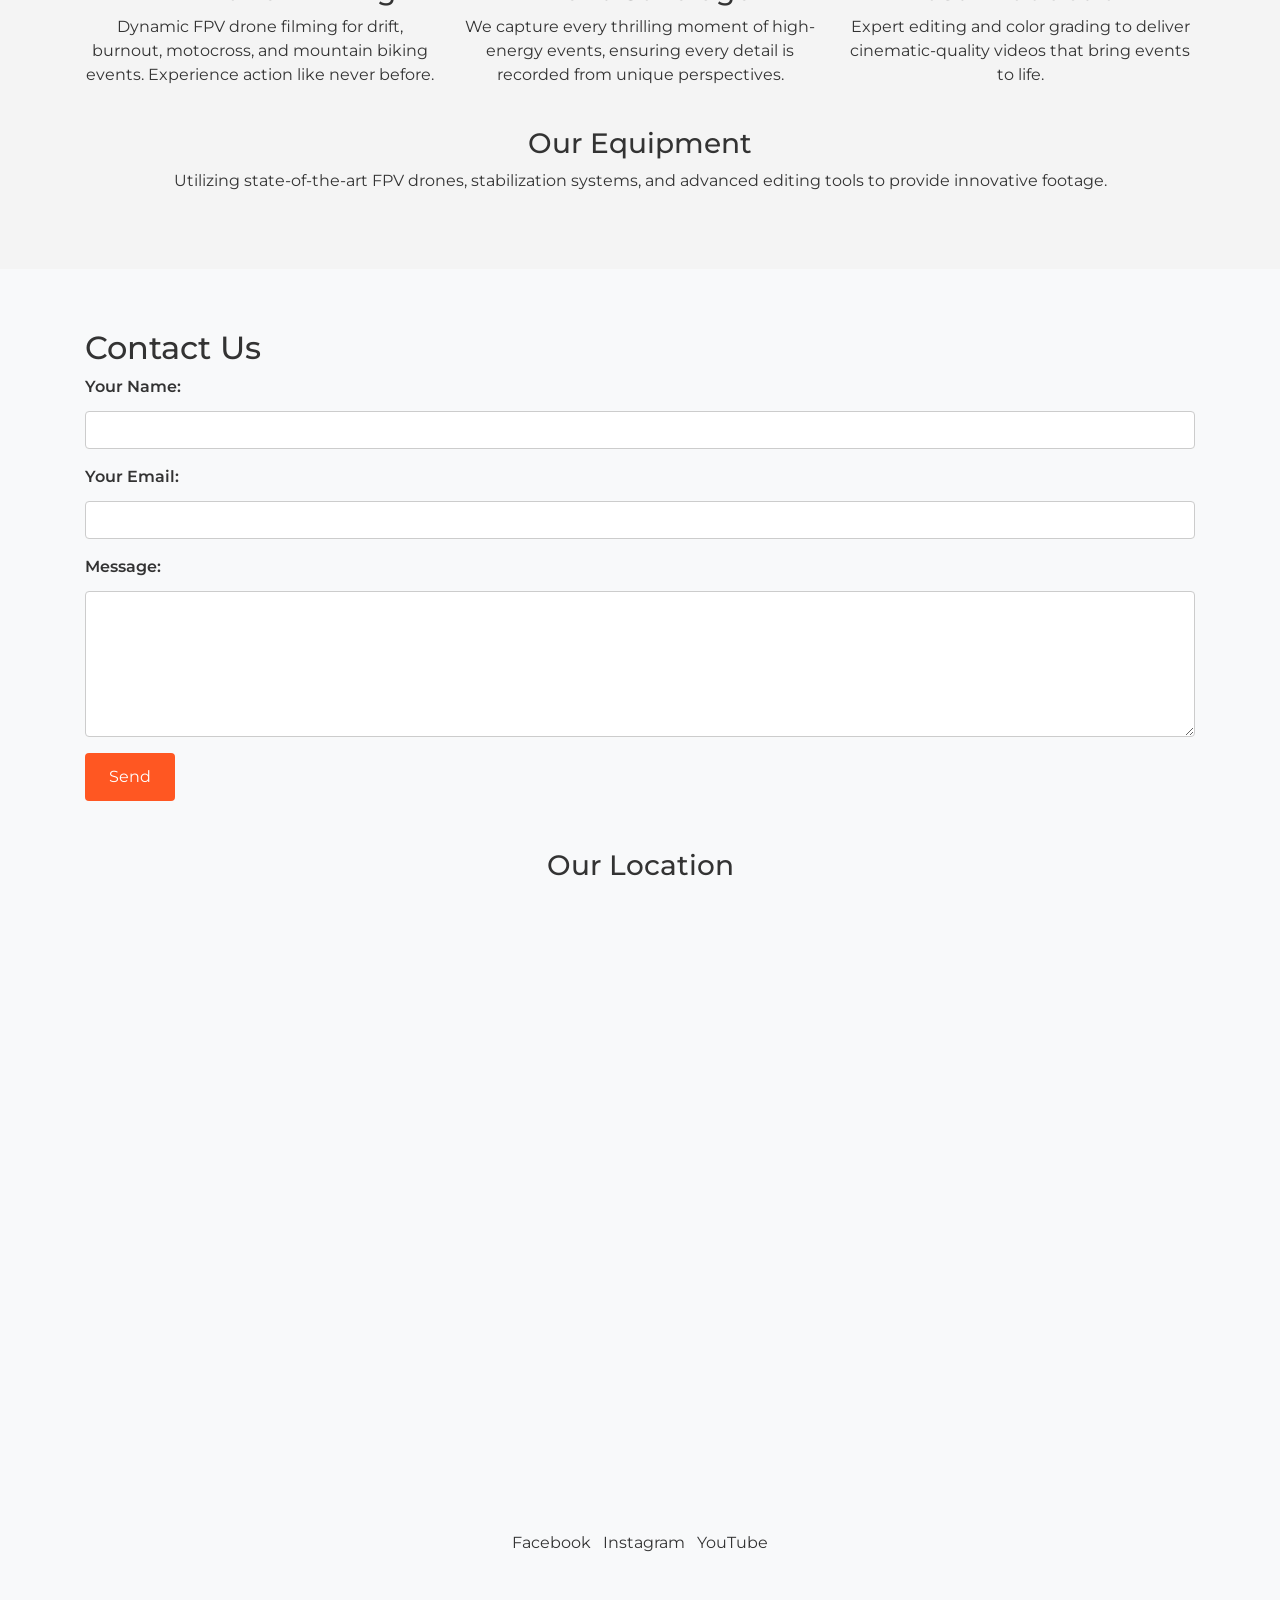
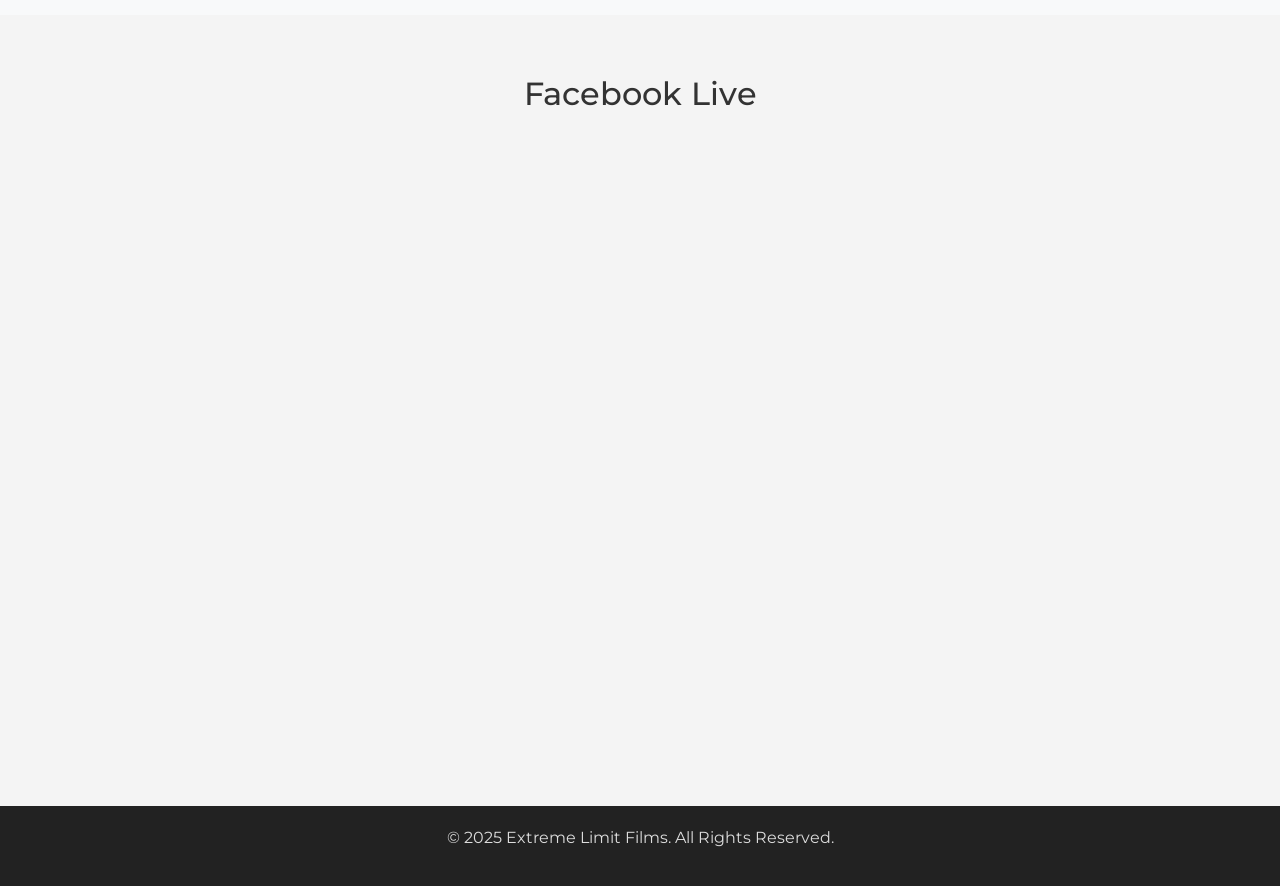
==== commit ae9f3feb: "made logo larger" ====
--- a/index.html
+++ b/index.html
@@ -52,7 +52,7 @@
       padding: 1rem 2rem;
     }
     .navbar-brand img {
-      height: 80px; /* Increased logo size */
+      height: 100px; /* Increased logo size */
       margin-right: 10px;
     }
     .navbar-nav .nav-link {
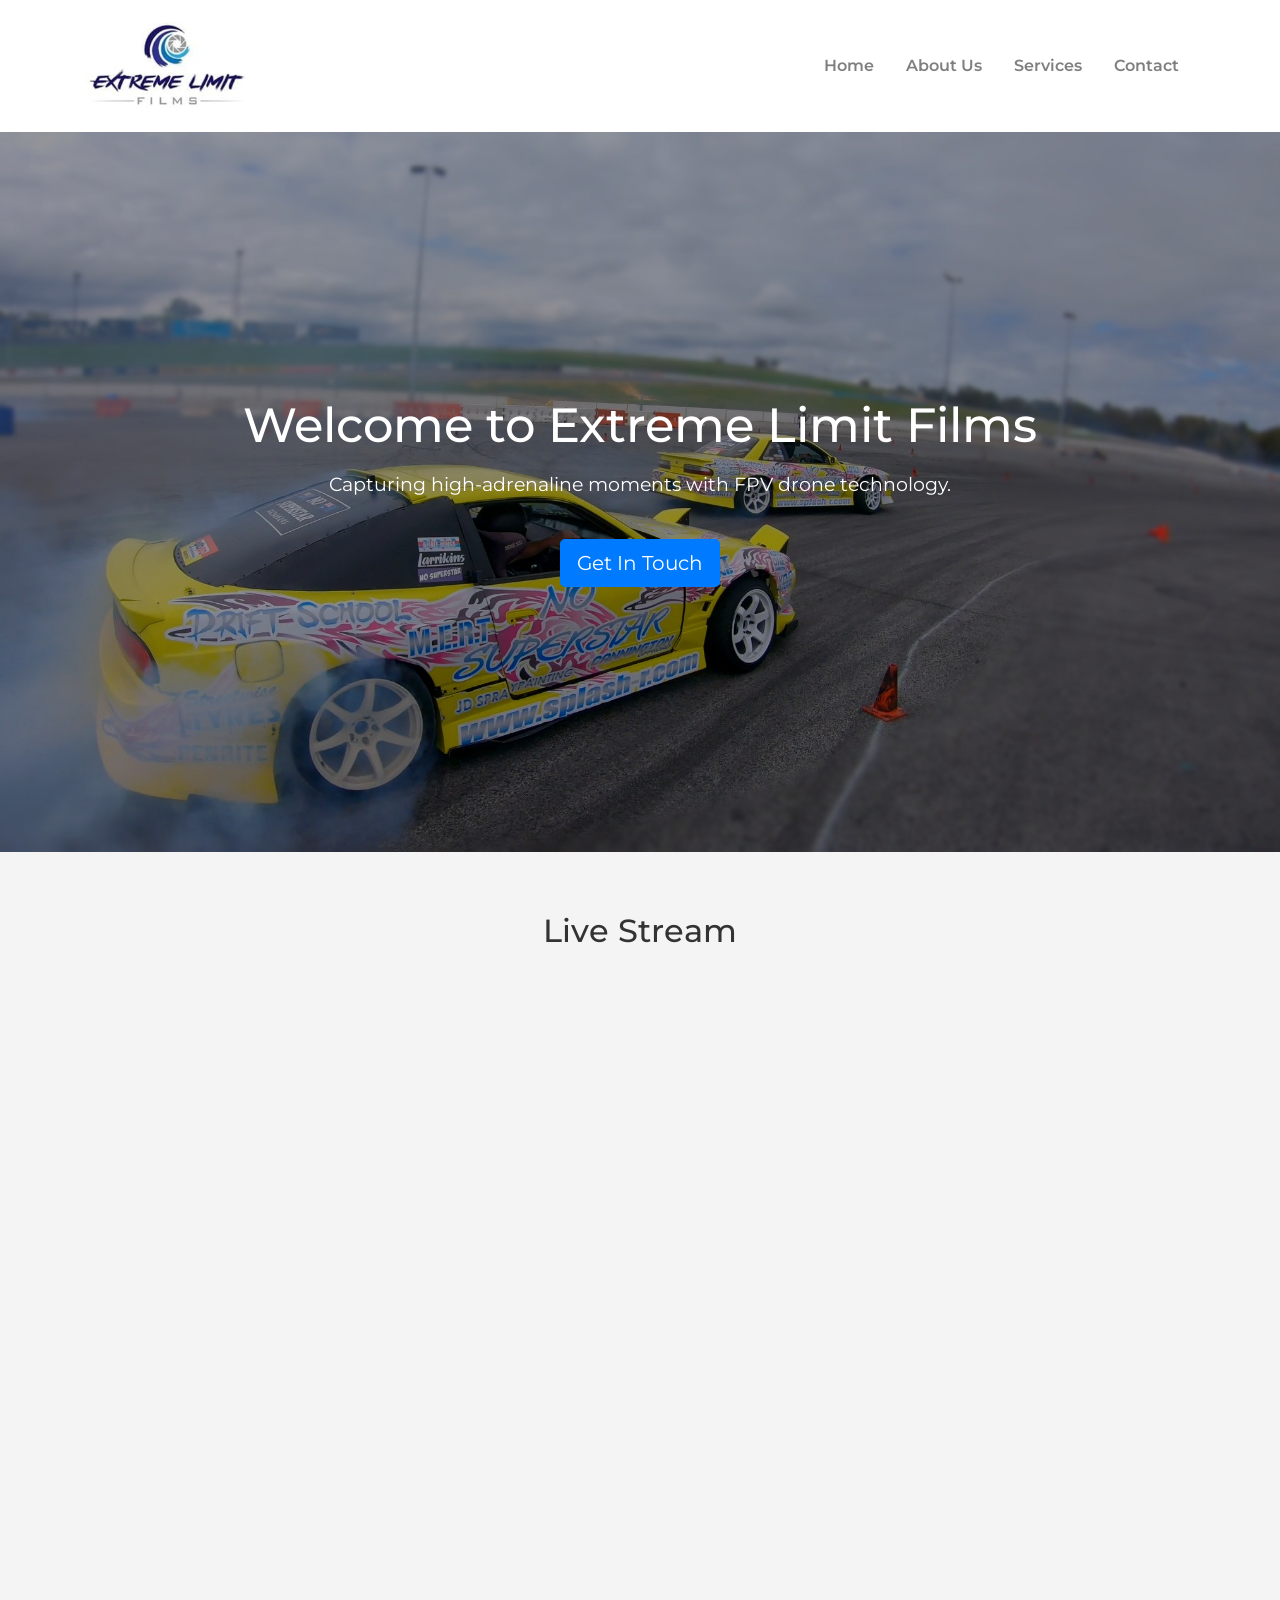
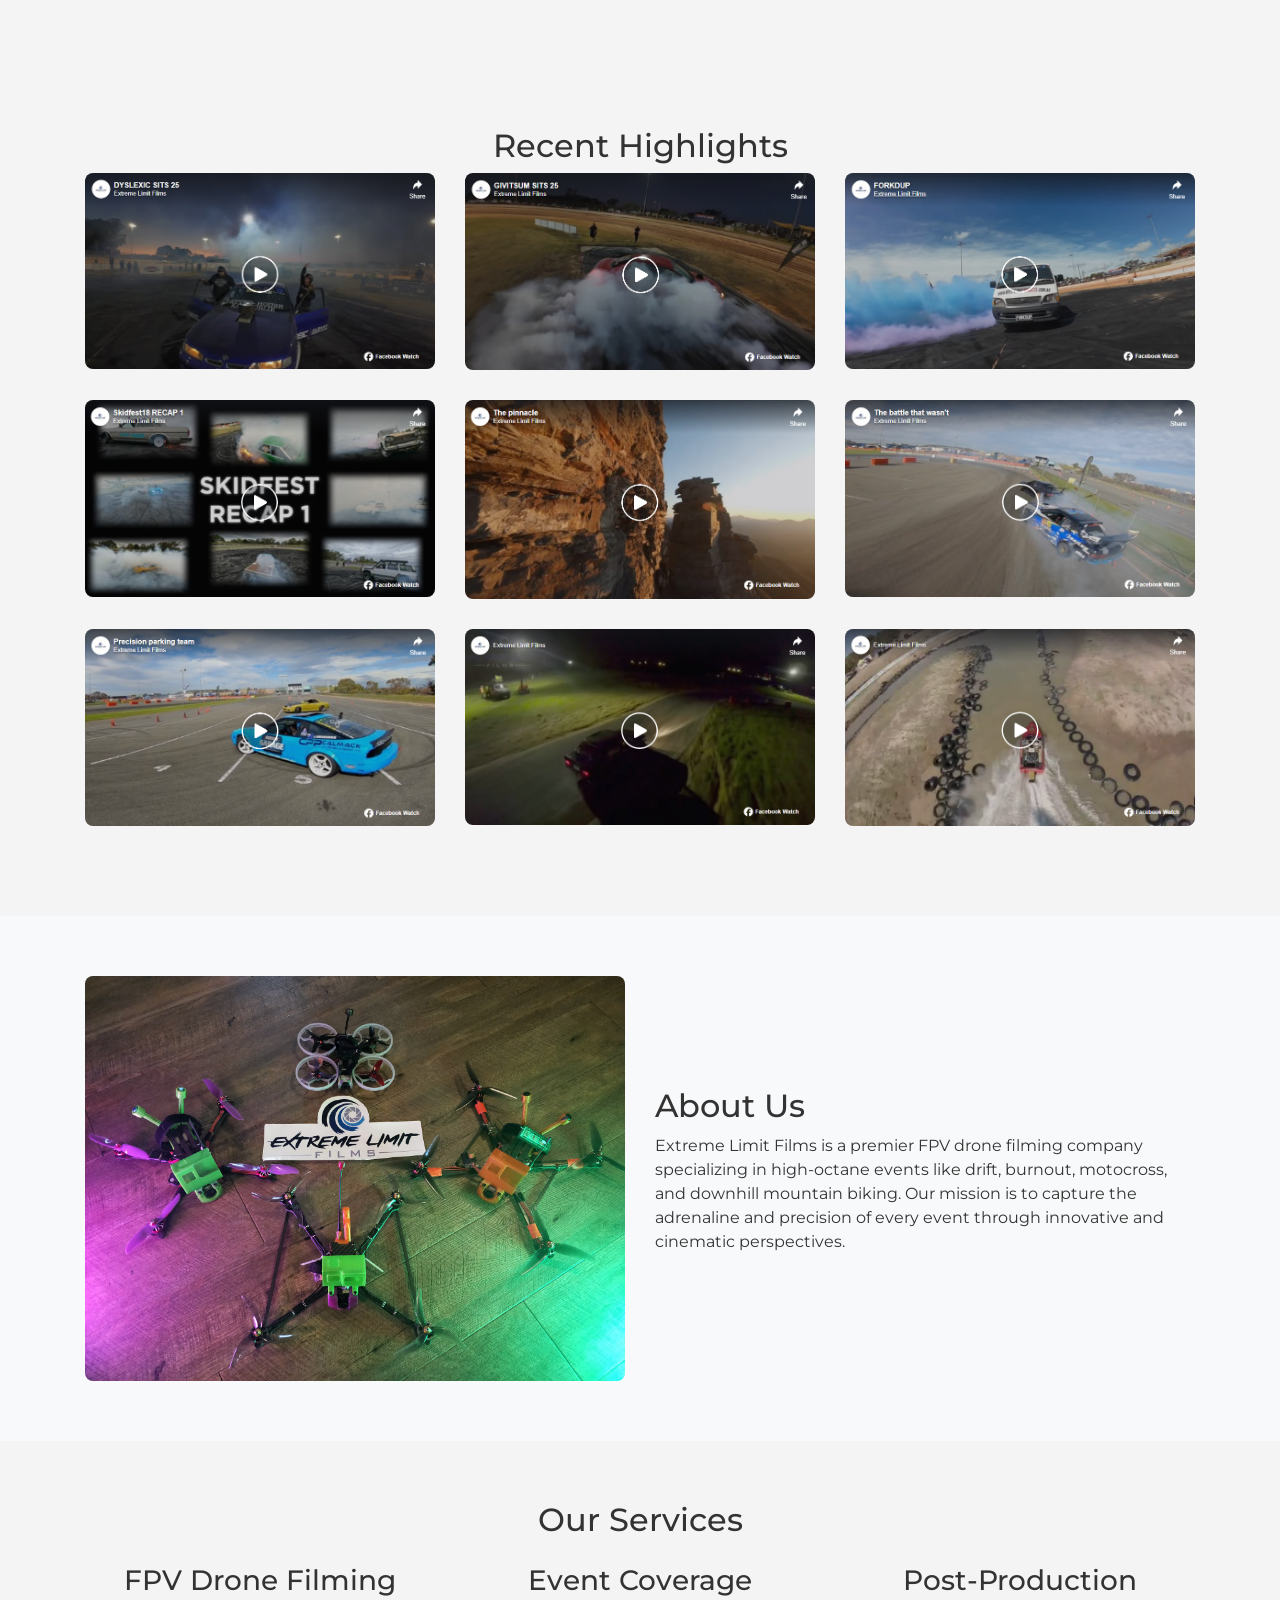
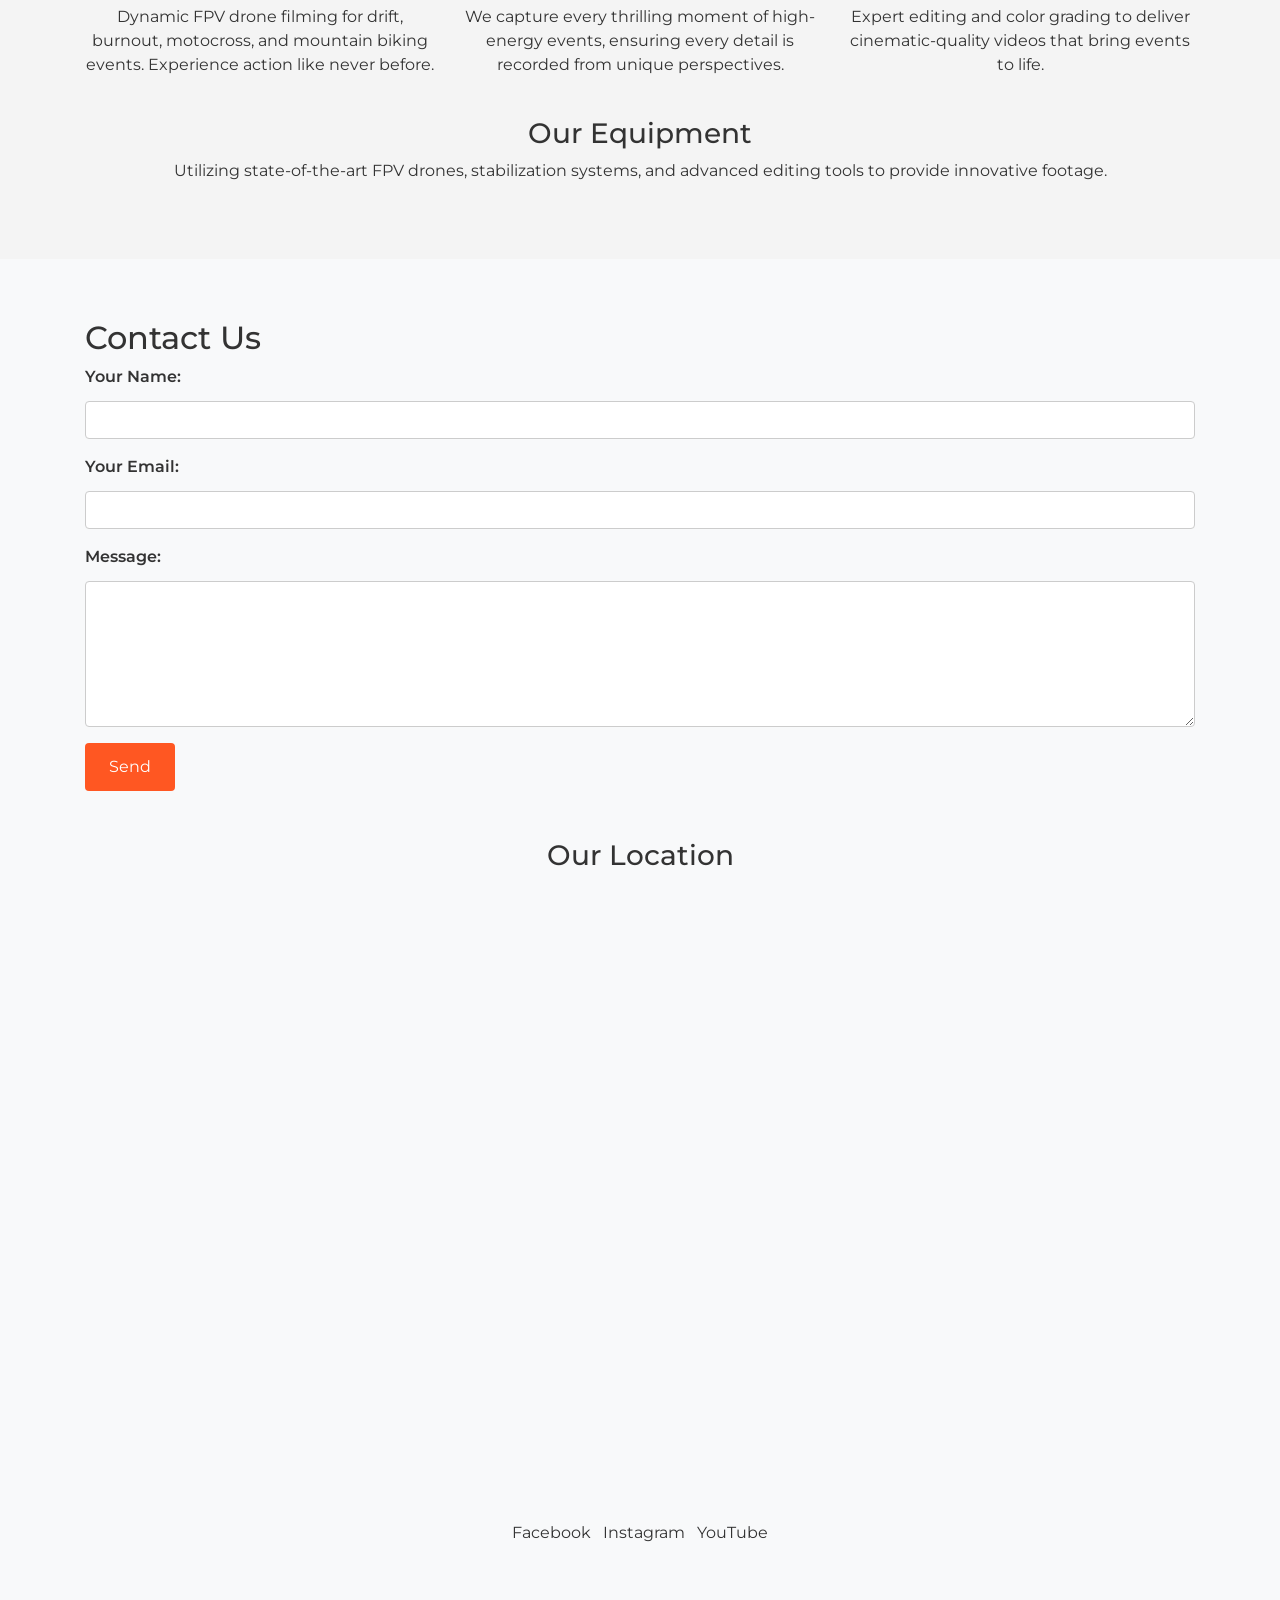
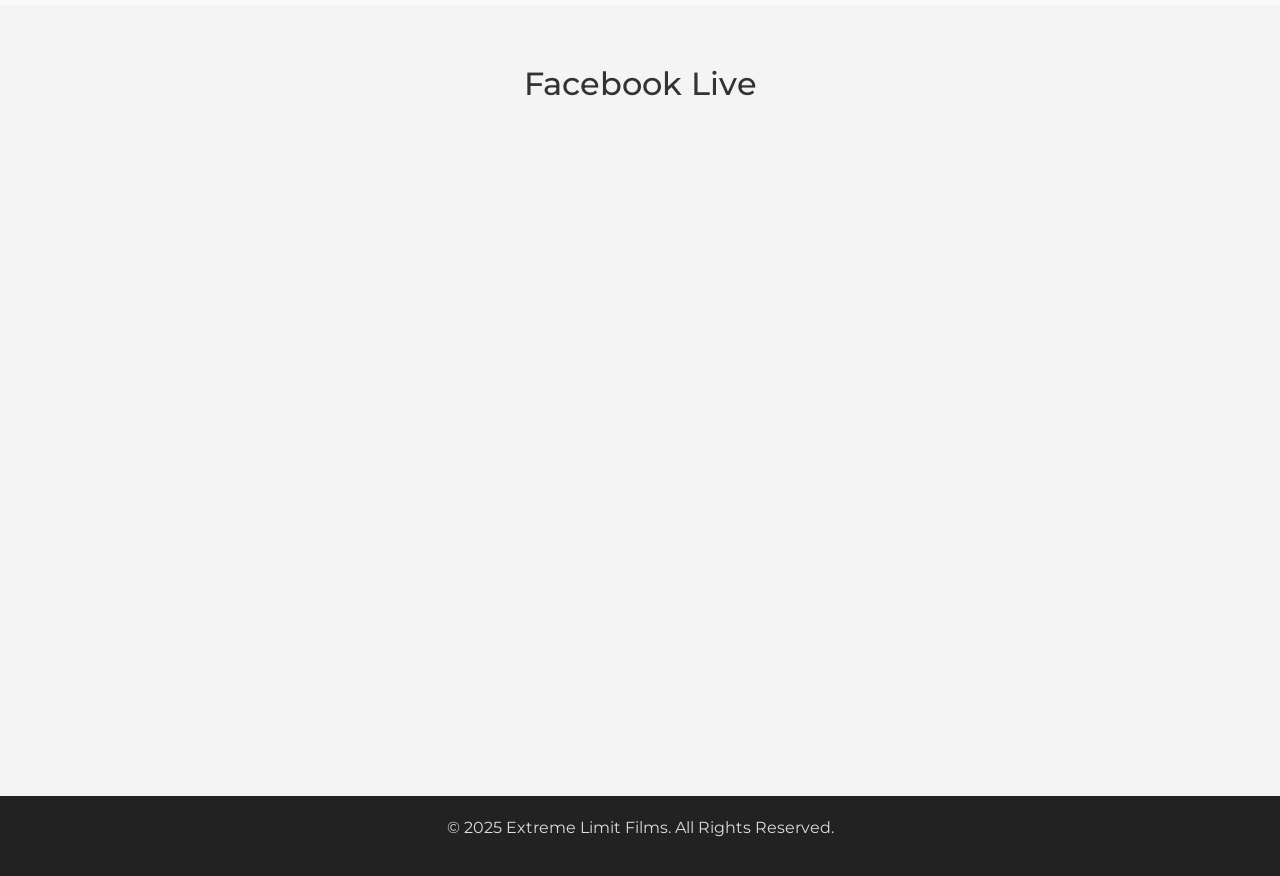
==== commit 368fdd3b: "made logo larger" ====
--- a/index.html
+++ b/index.html
@@ -52,7 +52,7 @@
       padding: 1rem 2rem;
     }
     .navbar-brand img {
-      height: 100px; /* Increased logo size */
+      height: 90px; /* Increased logo size */
       margin-right: 10px;
     }
     .navbar-nav .nav-link {
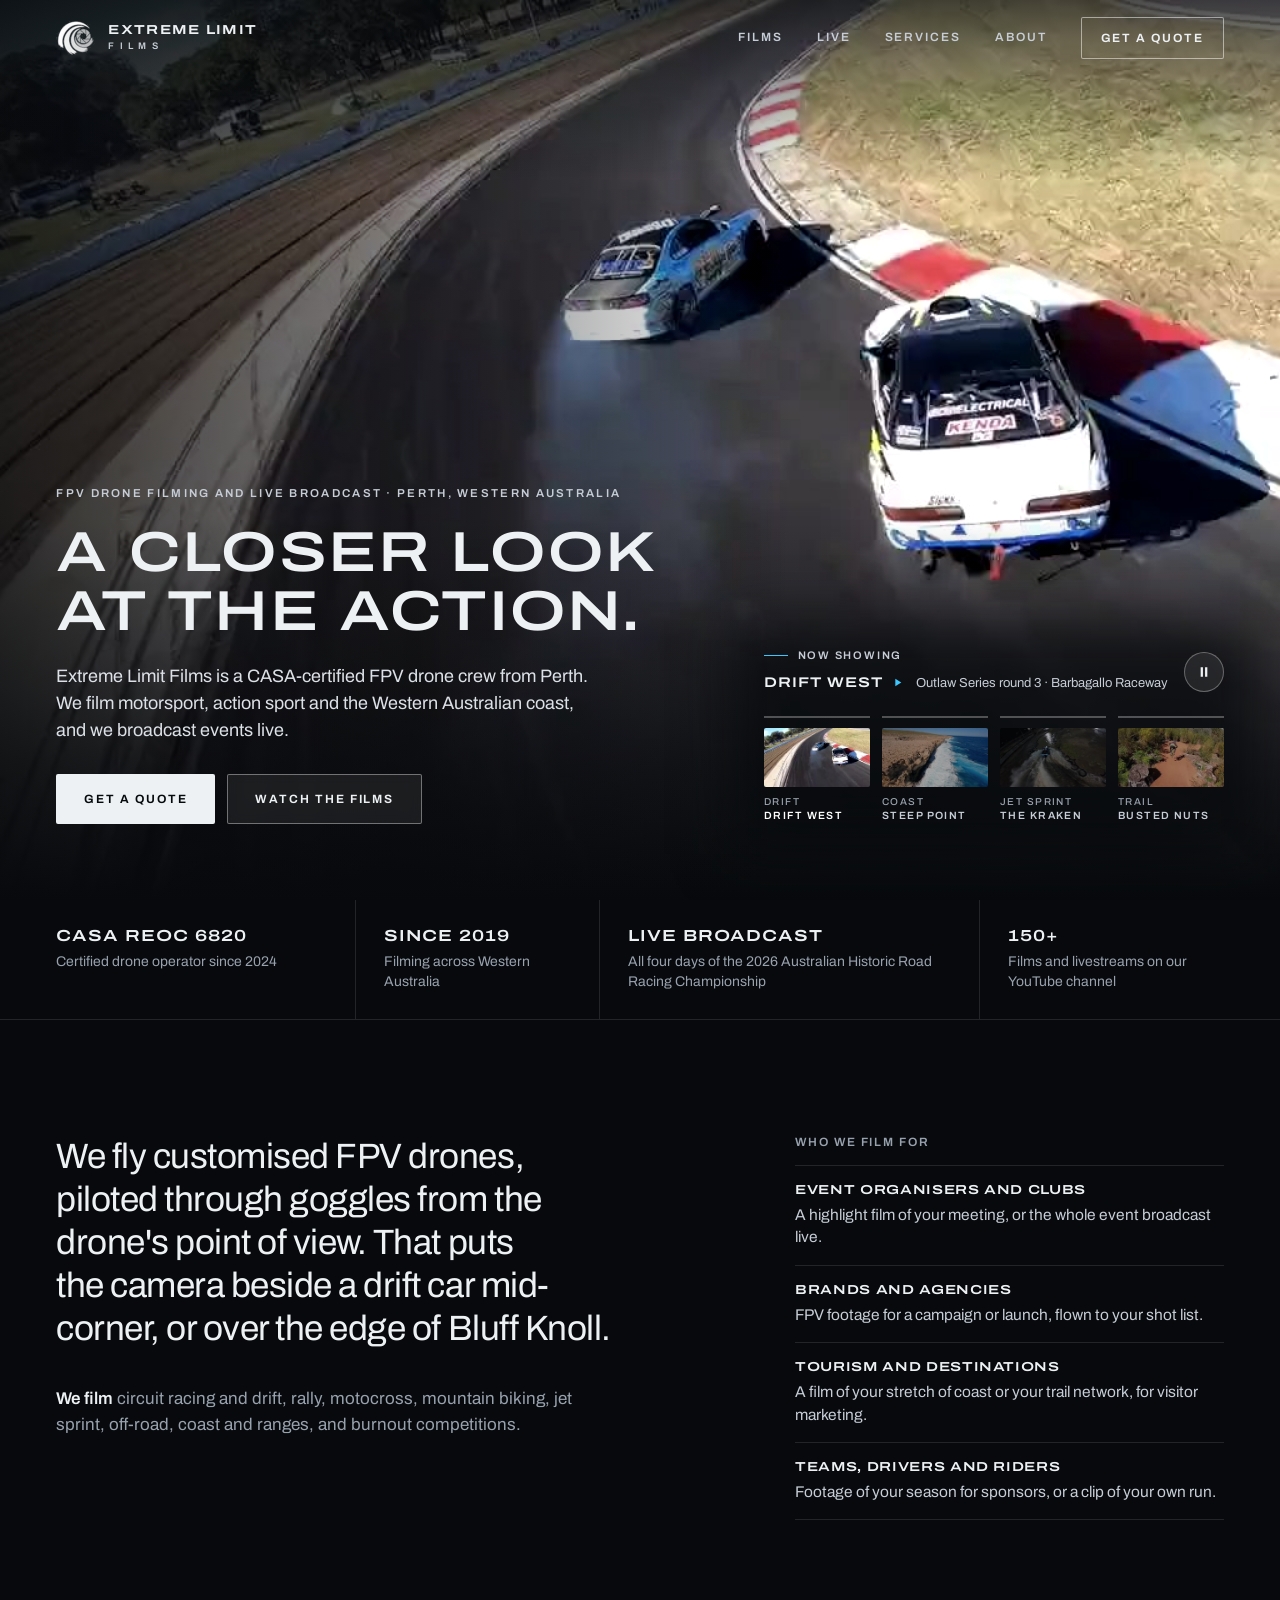
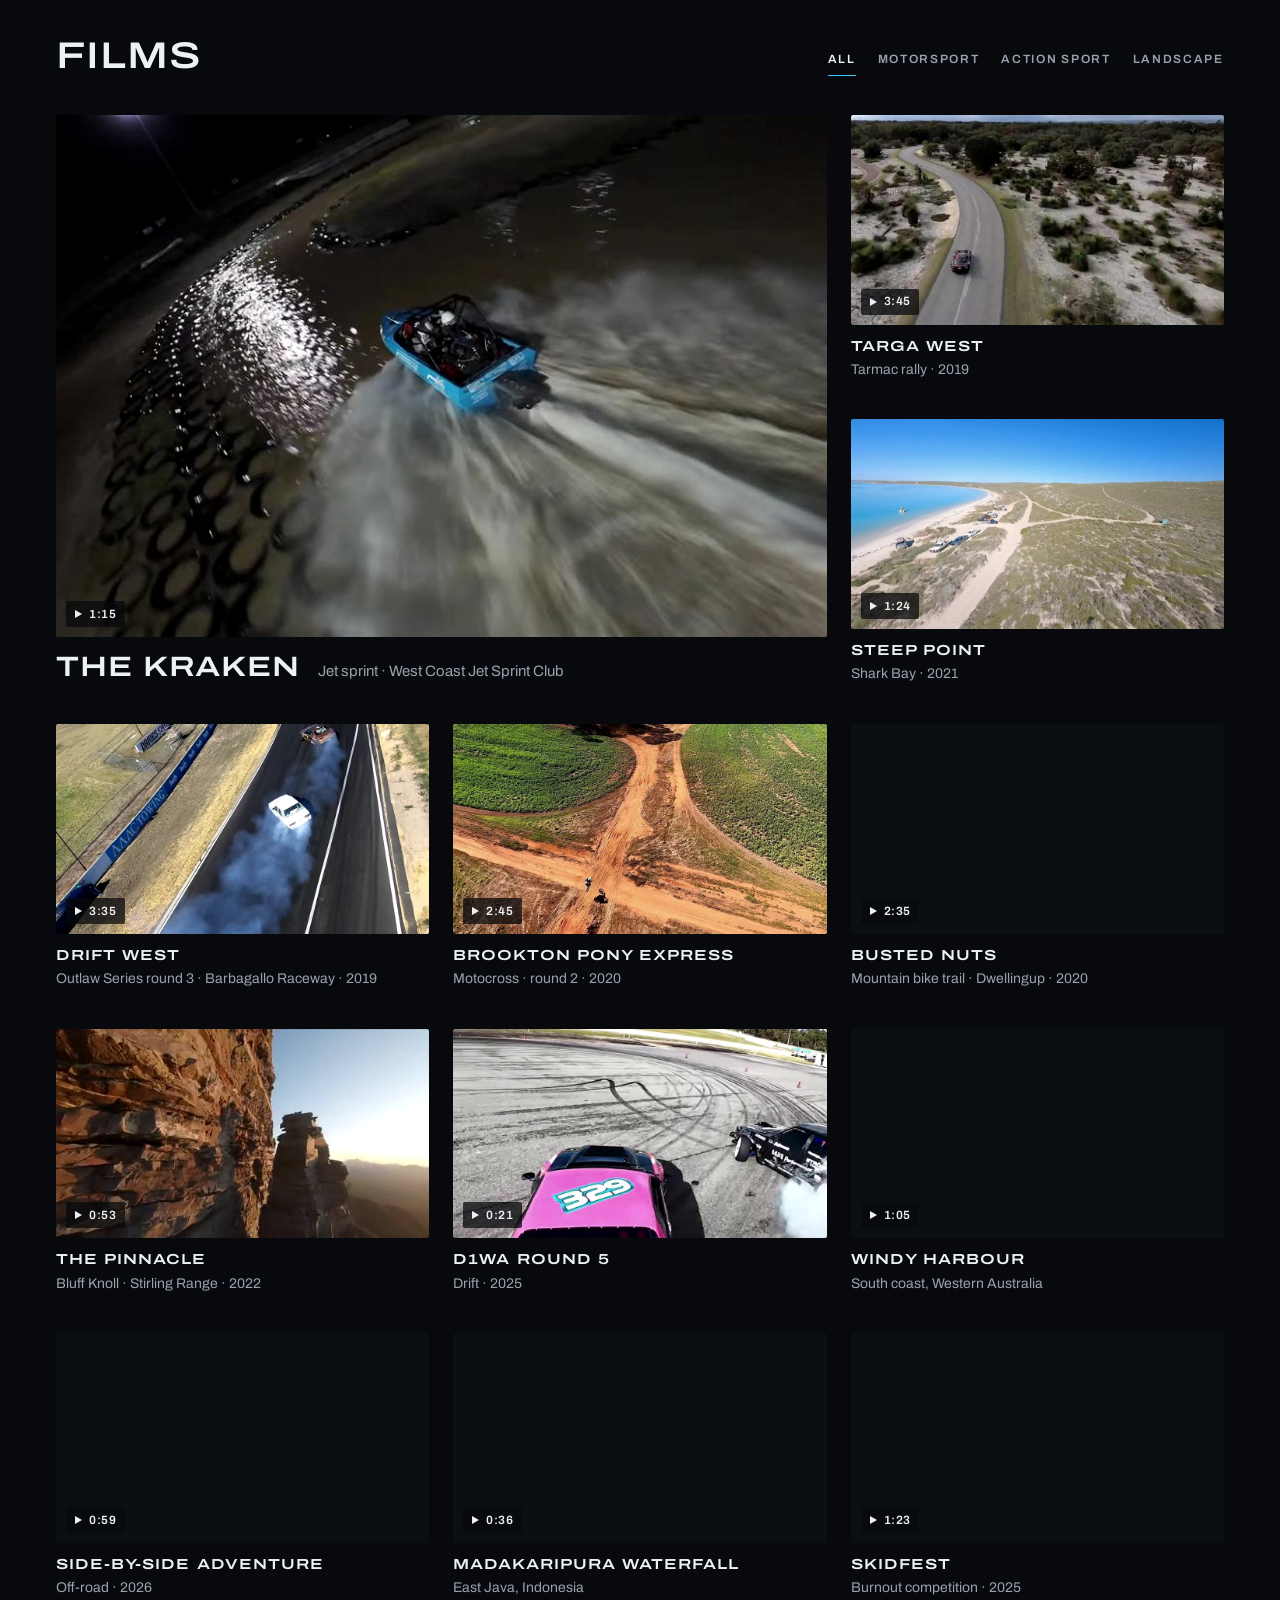
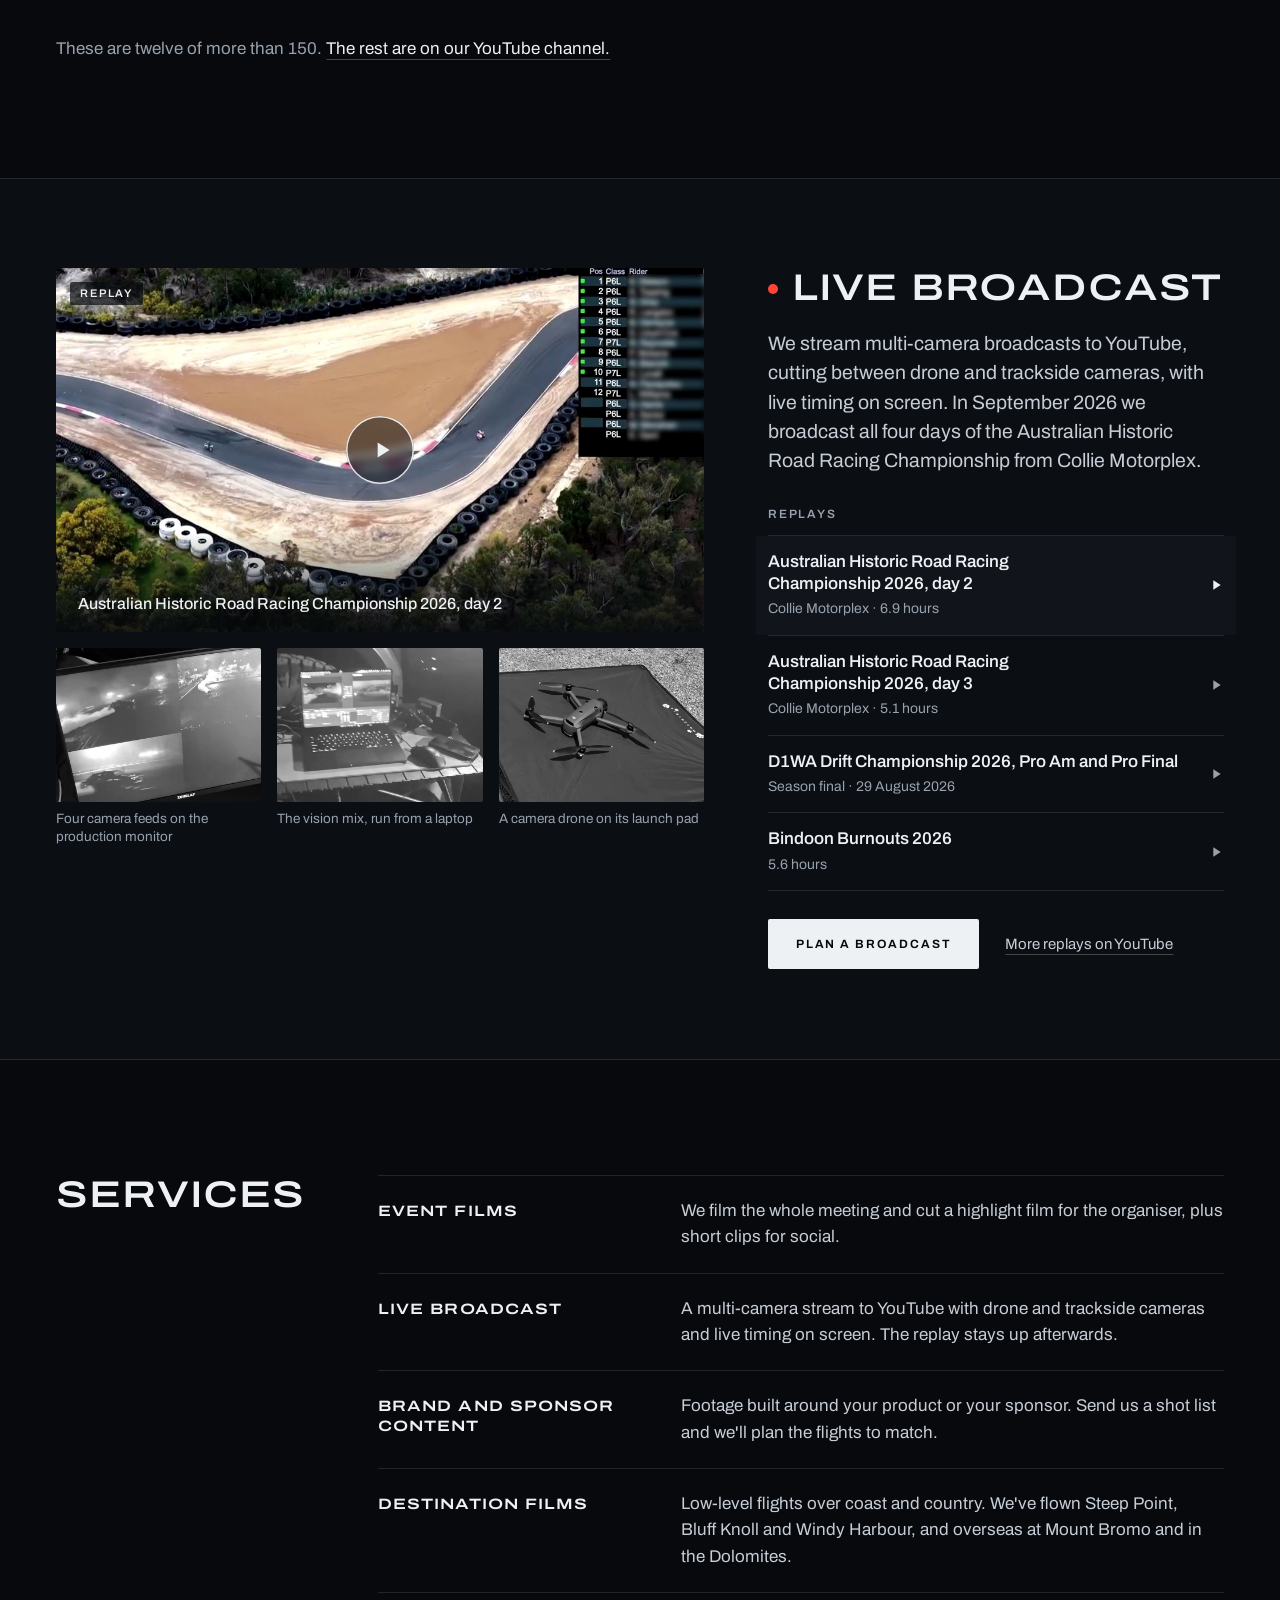
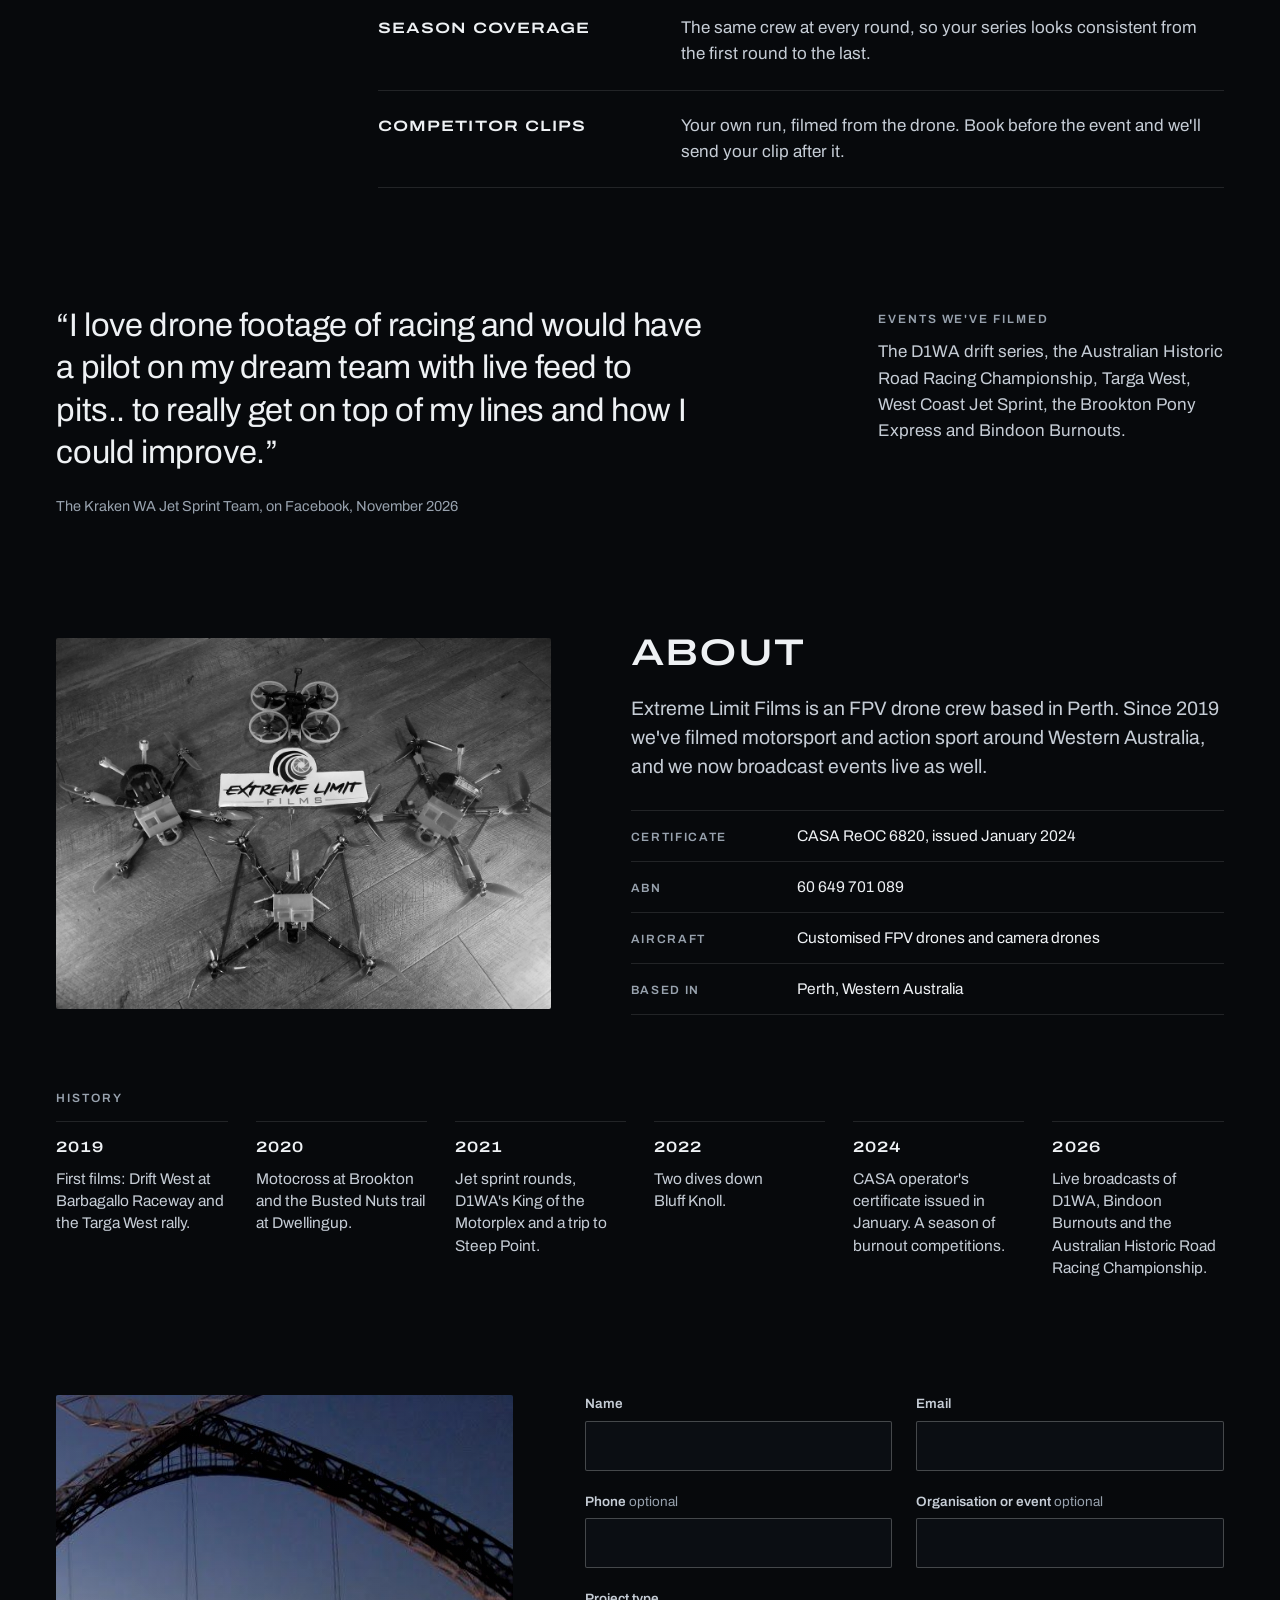
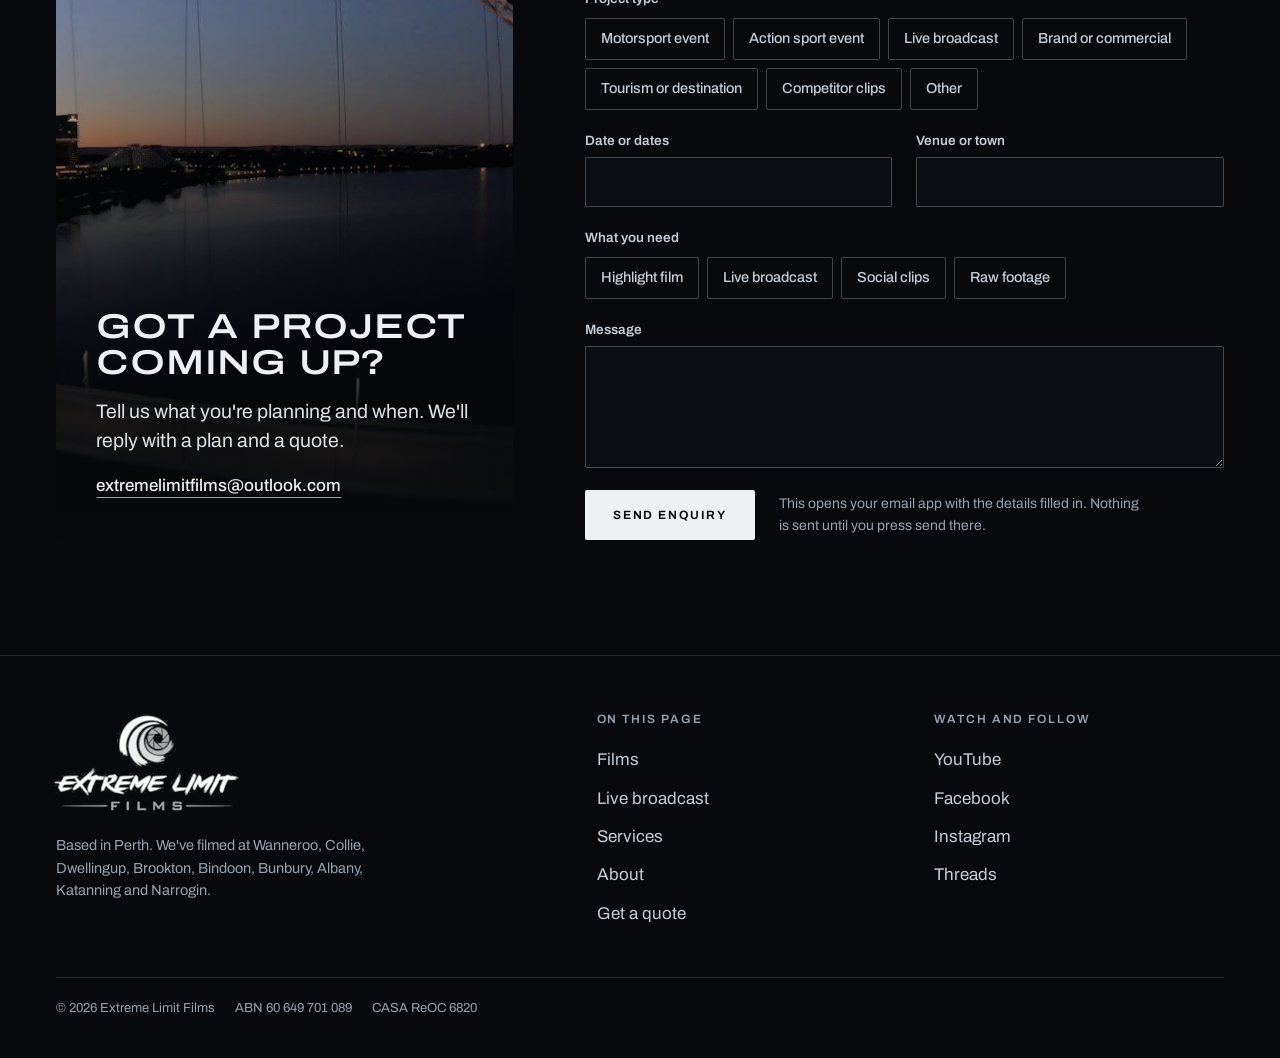
==== commit 3ca9c984: "Replace the site with the new Cinema design One hand-built static page for Extreme Limit Films: HTML" ====
--- a/index.html
+++ b/index.html
@@ -1,418 +1,412 @@
-<!DOCTYPE html>
-<html lang="en">
+<!doctype html>
+<html lang="en-AU" class="no-js">
 <head>
-  <meta charset="UTF-8">
-  <meta name="viewport" content="width=device-width, initial-scale=1.0">
-  <meta name="description" content="Extreme Limit Films specializes in FPV drone filming of drift, burnout, motocross, and downhill mountain biking events.">
-  <meta name="keywords" content="FPV Drone, Filming, Drift, Burnout, Motocross, Mountain Biking, Extreme Limit Films">
-  <title>Extreme Limit Films</title>
-  <!-- Google Fonts -->
-  <link href="https://fonts.googleapis.com/css2?family=Montserrat:wght@400;600&display=swap" rel="stylesheet">
-  <!-- Bootstrap CSS -->
-  <link href="https://stackpath.bootstrapcdn.com/bootstrap/4.5.2/css/bootstrap.min.css" rel="stylesheet">
-  <link rel="icon" href="./assets/images/logoZoom.png" type="image/x-icon">
-  <style>
-    :root {
-      --primary-color: #ff5722;
-      --primary-hover: #e64a19;
-      --dark-color: #222;
-      --light-bg: #f4f4f4;
-      --text-color: #333;
-    }
-    body {
-      font-family: 'Montserrat', sans-serif;
-      background: var(--light-bg);
-      color: var(--text-color);
-      margin: 0;
-      padding: 0;
-    }
-    a {
-      text-decoration: none;
-      color: inherit;
-    }
-    a:focus {
-      outline: 3px solid var(--primary-color);
-      outline-offset: 2px;
-    }
-    /* Skip Navigation */
-    .skip-link {
-      position: absolute;
-      top: -40px;
-      left: 0;
-      background: var(--primary-color);
-      color: #fff;
-      padding: 8px;
-      z-index: 100;
-    }
-    .skip-link:focus {
-      top: 0;
-    }
-    /* Navigation */
-    header nav.navbar {
-      padding: 1rem 2rem;
-    }
-    .navbar-brand img {
-      height: 90px; /* Increased logo size */
-      margin-right: 10px;
-    }
-    .navbar-nav .nav-link {
-      font-weight: 600;
-      margin: 0 0.5rem;
-    }
-    /* Hero Section */
-    .hero {
-      position: relative;
-      background: url('./assets/images/hero-banner.jpg') no-repeat center center/cover;
-      height: 80vh;
-      display: flex;
-      align-items: center;
-      justify-content: center;
-      color: #fff;
-      text-align: center;
-      animation: fadeIn 1s ease-in-out;
-    }
-    .hero-overlay {
-      position: absolute;
-      top: 0;
-      left: 0;
-      width: 100%;
-      height: 100%;
-      background: rgba(0,0,0,0.4);
-    }
-    .hero-content {
-      position: relative;
-      z-index: 2;
-    }
-    .hero-content h1 {
-      font-size: 3rem;
-      margin-bottom: 1rem;
-    }
-    .hero-content p {
-      font-size: 1.2rem;
-    }
-    @keyframes fadeIn {
-      from { opacity: 0; }
-      to { opacity: 1; }
-    }
-    /* Section Padding */
-    section {
-      padding: 60px 0;
-    }
-    /* Highlights Gallery */
-    .gallery {
-      display: flex;
-      flex-wrap: wrap;
-      justify-content: center;
-    }
-    .gallery .col-md-4,
-    .gallery .col-sm-6 {
-      margin-bottom: 30px;
-    }
-    .video-thumbnail img {
-      width: 100%;
-      height: auto;
-      border-radius: 8px;
-      transition: transform 0.3s ease;
-    }
-    .video-thumbnail:hover img,
-    .video-thumbnail:focus img {
-      transform: scale(1.05);
-    }
-    /* About Us */
-    .about-img {
-      width: 100%;
-      border-radius: 8px;
-    }
-    /* Contact Form */
-    .contact-form label {
-      font-weight: 600;
-    }
-    .contact-form input,
-    .contact-form textarea {
-      width: 100%;
-      padding: 0.75rem;
-      margin-top: 0.25rem;
-      border: 1px solid #ccc;
-      border-radius: 4px;
-    }
-    .contact-form button {
-      background-color: var(--primary-color);
-      border: none;
-      padding: 0.75rem 1.5rem;
-      color: #fff;
-      border-radius: 4px;
-      transition: background-color 0.3s ease;
-    }
-    .contact-form button:hover,
-    .contact-form button:focus {
-      background-color: var(--primary-hover);
-    }
-    /* Footer */
-    footer {
-      background: var(--dark-color);
-      color: #ddd;
-      padding: 20px 0;
-      text-align: center;
-    }
-  </style>
+<meta charset="utf-8">
+<meta name="viewport" content="width=device-width, initial-scale=1, viewport-fit=cover">
+<title>FPV drone filming in Perth · Extreme Limit Films</title>
+<meta name="description" content="Extreme Limit Films is a CASA-certified FPV drone crew from Perth. We film motorsport, action sport and the Western Australian coast, and we broadcast events live.">
+<!-- Preview build. Remove the next line when the copy is approved and the site moves to its own domain. -->
+<meta name="robots" content="noindex">
+<meta name="theme-color" content="#07090C">
+<meta name="color-scheme" content="dark">
+<meta property="og:type" content="website">
+<meta property="og:site_name" content="Extreme Limit Films">
+<meta property="og:locale" content="en_AU">
+<meta property="og:title" content="FPV drone filming and live broadcast in Perth">
+<meta property="og:description" content="A CASA-certified FPV drone crew from Perth. Motorsport, action sport and the Western Australian coast, on film and broadcast live.">
+<!-- Social previews need a full address. Update it when the domain changes. -->
+<meta property="og:image" content="https://mathew-harvey.github.io/ExtremeLimitFilms/assets/img/og.jpg">
+<meta property="og:image:width" content="1200">
+<meta property="og:image:height" content="630">
+<meta name="twitter:card" content="summary_large_image">
+<link rel="icon" href="assets/img/favicon-32.png" sizes="32x32" type="image/png">
+<link rel="icon" href="assets/img/favicon-192.png" sizes="192x192" type="image/png">
+<link rel="apple-touch-icon" href="assets/img/apple-touch-icon.png">
+<link rel="preload" href="assets/fonts/archivo-latin-variable.woff2" as="font" type="font/woff2" crossorigin>
+<link rel="stylesheet" href="assets/css/site.css">
+<script>document.documentElement.className = 'js';</script>
+<script src="assets/js/site.js" defer></script>
 </head>
 <body>
-  <!-- Skip Navigation -->
-  <a href="#main-content" class="skip-link">Skip to content</a>
-  
-  <!-- Header and Navigation -->
-  <header>
-    <!-- Changed navbar-dark bg-dark to navbar-light bg-white for white background -->
-    <nav class="navbar navbar-expand-lg navbar-light bg-white" aria-label="Main navigation">
-      <div class="container">
-        <a class="navbar-brand" href="#">
-          <img src="./assets/images/logoZoom.png" alt="Extreme Limit Films Logo">
-        </a>
-        <button class="navbar-toggler" type="button" data-toggle="collapse" data-target="#navbarNav"
-          aria-controls="navbarNav" aria-expanded="false" aria-label="Toggle navigation">
-          <span class="navbar-toggler-icon"></span>
+<a class="skip" href="#main">Skip to content</a>
+
+<header class="site-header" id="site-header">
+  <a class="brand" href="#top" aria-label="Extreme Limit Films, back to top">
+    <img src="assets/img/logo-mark.png" width="40" height="34" alt="">
+    <span class="brand__name"><b>Extreme Limit</b><i>Films</i></span>
+  </a>
+  <nav class="nav" aria-label="Main">
+    <a href="#films">Films</a>
+    <a href="#live">Live</a>
+    <a href="#services">Services</a>
+    <a href="#about">About</a>
+    <a class="btn btn--line btn--sm" href="#enquire">Get a quote</a>
+  </nav>
+  <button class="menu-btn" type="button" aria-haspopup="dialog" aria-controls="menu">Menu</button>
+</header>
+
+<main id="main">
+
+<section class="hero" id="top">
+  <div class="hero__stage">
+    <div class="hero__slide is-on">
+      <img src="assets/img/hero/drift.jpg" width="1280" height="720" alt="FPV drone chasing two drift cars through a corner at Barbagallo Raceway" fetchpriority="high">
+      <video muted playsinline preload="none" disablepictureinpicture tabindex="-1" aria-hidden="true" data-src="assets/video/hero/drift.mp4"></video>
+    </div>
+    <div class="hero__slide">
+      <img src="assets/img/hero/coast-thumb.jpg" data-full="assets/img/hero/coast.jpg" width="1600" height="900" alt="FPV drone flying along the sea cliffs at Steep Point">
+      <video muted playsinline preload="none" disablepictureinpicture tabindex="-1" aria-hidden="true" data-src="assets/video/hero/coast.mp4"></video>
+    </div>
+    <div class="hero__slide">
+      <img src="assets/img/hero/jet-sprint-thumb.jpg" data-full="assets/img/hero/jet-sprint.jpg" width="1600" height="900" alt="FPV drone chasing a jet sprint boat around a course at night">
+      <video muted playsinline preload="none" disablepictureinpicture tabindex="-1" aria-hidden="true" data-src="assets/video/hero/jet-sprint.mp4"></video>
+    </div>
+    <div class="hero__slide">
+      <img src="assets/img/hero/trail-thumb.jpg" data-full="assets/img/hero/trail.jpg" width="1280" height="720" alt="FPV drone following a mountain bike rider down a red dirt trail">
+      <video muted playsinline preload="none" disablepictureinpicture tabindex="-1" aria-hidden="true" data-src="assets/video/hero/trail.mp4"></video>
+    </div>
+    <div class="hero__shade"></div>
+  </div>
+
+  <div class="hero__copy">
+    <h1><span class="hero__kicker"><span>FPV drone filming and live broadcast</span> <i aria-hidden="true">·</i> <span>Perth, Western Australia</span></span> A closer look at the action.</h1>
+    <p class="hero__sub">Extreme Limit Films is a CASA-certified FPV drone crew from Perth. We film motorsport, action sport and the Western Australian coast, and we broadcast events live.</p>
+    <p class="hero__cta"><a class="btn" href="#enquire">Get a quote</a><a class="btn btn--ghost" href="#films">Watch the films</a></p>
+  </div>
+
+  <div class="reel" role="group" aria-label="Footage on screen">
+    <div class="reel__now">
+      <p class="reel__label">Now showing</p>
+      <button class="reel__pause" type="button" aria-label="Pause the footage">
+        <svg class="i-pause" viewBox="0 0 24 24" width="16" height="16" aria-hidden="true"><path d="M7 5h3.4v14H7zM13.6 5H17v14h-3.4z" fill="currentColor"/></svg>
+        <svg class="i-play" viewBox="0 0 24 24" width="16" height="16" aria-hidden="true"><path d="M8 5v14l11-7z" fill="currentColor"/></svg>
+      </button>
+      <p class="reel__film">
+        <button type="button" data-open-film="drift-west" aria-label="Play the film Drift West"><span data-now-title>Drift West</span><svg viewBox="0 0 24 24" width="13" height="13" aria-hidden="true"><path d="M8 5v14l11-7z" fill="currentColor"/></svg></button>
+        <span data-now-meta>Outlaw Series round 3&nbsp;· Barbagallo Raceway</span>
+      </p>
+    </div>
+    <div class="reel__picks">
+      <button type="button" class="pick is-on" aria-pressed="true" data-film="drift-west" data-title="Drift West" data-meta="Outlaw Series round 3&nbsp;· Barbagallo Raceway"><span class="pick__bar"><i></i></span><img src="assets/img/hero/drift-thumb.jpg" width="240" height="135" alt=""><span class="pick__label"><small>Drift</small> Drift West</span></button>
+      <button type="button" class="pick" aria-pressed="false" data-film="steep-point" data-title="Steep Point" data-meta="The westernmost point of mainland Australia"><span class="pick__bar"><i></i></span><img src="assets/img/hero/coast-thumb.jpg" width="240" height="135" alt=""><span class="pick__label"><small>Coast</small> Steep Point</span></button>
+      <button type="button" class="pick" aria-pressed="false" data-film="the-kraken" data-title="The Kraken" data-meta="West Coast Jet Sprint Club"><span class="pick__bar"><i></i></span><img src="assets/img/hero/jet-sprint-thumb.jpg" width="240" height="135" alt=""><span class="pick__label"><small>Jet sprint</small> The Kraken</span></button>
+      <button type="button" class="pick" aria-pressed="false" data-film="busted-nuts" data-title="Busted Nuts" data-meta="Mountain bike trail&nbsp;· Dwellingup"><span class="pick__bar"><i></i></span><img src="assets/img/hero/trail-thumb.jpg" width="240" height="135" alt=""><span class="pick__label"><small>Trail</small> Busted Nuts</span></button>
+    </div>
+  </div>
+</section>
+
+<section class="facts" aria-label="Credentials">
+  <ul>
+    <li><b>CASA ReOC 6820</b><span>Certified drone operator since 2024</span></li>
+    <li><b>Since 2019</b><span>Filming across Western Australia</span></li>
+    <li><b>Live broadcast</b><span>All four days of the 2026 Australian Historic Road Racing Championship</span></li>
+    <li><b>150+</b><span>Films and livestreams on our YouTube channel</span></li>
+  </ul>
+</section>
+
+<section class="intro wrap" aria-label="What we do">
+  <div class="intro__main">
+    <p class="intro__lead">We fly customised FPV drones, piloted through goggles from the drone's point of view. That puts the camera beside a drift car mid-corner, or over the edge of Bluff Knoll.</p>
+    <p class="intro__list"><b>We film</b> circuit racing and drift, rally, motocross, mountain biking, jet sprint, off-road, coast and ranges, and burnout competitions.</p>
+  </div>
+  <div class="intro__who">
+    <h2 class="label">Who we film for</h2>
+    <dl>
+      <div><dt>Event organisers and clubs</dt><dd>A highlight film of your meeting, or the whole event broadcast live.</dd></div>
+      <div><dt>Brands and agencies</dt><dd>FPV footage for a campaign or launch, flown to your shot list.</dd></div>
+      <div><dt>Tourism and destinations</dt><dd>A film of your stretch of coast or your trail network, for visitor marketing.</dd></div>
+      <div><dt>Teams, drivers and riders</dt><dd>Footage of your season for sponsors, or a clip of your own run.</dd></div>
+    </dl>
+  </div>
+</section>
+
+<section class="films wrap" id="films" aria-labelledby="films-h">
+  <div class="section-head">
+    <h2 id="films-h">Films</h2>
+    <div class="filter" role="group" aria-label="Show films by type">
+      <button type="button" class="is-on" aria-pressed="true" data-filter="all">All</button>
+      <button type="button" aria-pressed="false" data-filter="motorsport">Motorsport</button>
+      <button type="button" aria-pressed="false" data-filter="action">Action<span> sport</span></button>
+      <button type="button" aria-pressed="false" data-filter="landscape">Landscape</button>
+    </div>
+  </div>
+  <p class="visually-hidden" id="filter-status" role="status"></p>
+
+  <ul class="film-grid" id="film-grid" data-filter="all">
+    <li class="film film--lead" data-cat="motorsport">
+      <a class="film__link" href="https://www.facebook.com/ExtremeLimitFilms/videos/1126965843177937/" data-film="the-kraken" data-file="assets/video/films/the-kraken.mp4" data-note="42 second excerpt, no sound." data-preview="assets/video/previews/the-kraken.mp4">
+        <span class="film__media"><img src="assets/img/films/the-kraken.jpg" srcset="assets/img/films/the-kraken.jpg 960w, assets/img/films/the-kraken-1600.jpg 1600w" sizes="(min-width: 1000px) 62vw, 100vw" width="1600" height="900" loading="lazy" decoding="async" alt="Jet sprint boat throwing spray through a turn at night, filmed from an FPV drone"><span class="film__time">1:15</span></span>
+        <span class="film__text"><b class="film__title">The Kraken</b><span class="film__meta">Jet sprint&nbsp;· West Coast Jet Sprint Club</span></span>
+      </a>
+    </li>
+    <li class="film" data-cat="motorsport">
+      <a class="film__link" href="https://www.youtube.com/watch?v=ZPvpCGlp9TM" data-film="targa-west" data-yt="ZPvpCGlp9TM" data-preview="assets/video/previews/targa-west.mp4">
+        <span class="film__media"><img src="assets/img/films/targa-west.jpg" width="960" height="540" loading="lazy" decoding="async" alt="Aerial view of a rally car on a road through white sand heath"><span class="film__time">3:45</span></span>
+        <span class="film__text"><b class="film__title">Targa West</b><span class="film__meta">Tarmac rally&nbsp;· 2019</span></span>
+      </a>
+    </li>
+    <li class="film" data-cat="landscape">
+      <a class="film__link" href="https://www.youtube.com/watch?v=nmuqmpUfRb0" data-film="steep-point" data-yt="nmuqmpUfRb0" data-preview="assets/video/previews/steep-point.mp4">
+        <span class="film__media"><img src="assets/img/films/steep-point.jpg" width="960" height="540" loading="lazy" decoding="async" alt="Aerial view of a turquoise bay and four-wheel drives on the beach at Steep Point"><span class="film__time">1:24</span></span>
+        <span class="film__text"><b class="film__title">Steep Point</b><span class="film__meta">Shark Bay&nbsp;· 2021</span></span>
+      </a>
+    </li>
+    <li class="film" data-cat="motorsport">
+      <a class="film__link" href="https://www.youtube.com/watch?v=EPSv5bA4lyU" data-film="drift-west" data-yt="EPSv5bA4lyU" data-preview="assets/video/previews/drift-west.mp4">
+        <span class="film__media"><img src="assets/img/films/drift-west.jpg" width="960" height="540" loading="lazy" decoding="async" alt="Two drift cars in tyre smoke on the circuit at Barbagallo Raceway, seen from above"><span class="film__time">3:35</span></span>
+        <span class="film__text"><b class="film__title">Drift West</b><span class="film__meta">Outlaw Series round 3&nbsp;· Barbagallo Raceway&nbsp;· 2019</span></span>
+      </a>
+    </li>
+    <li class="film" data-cat="action">
+      <a class="film__link" href="https://www.youtube.com/watch?v=9TC-97hzLxA" data-film="brookton-pony-express" data-yt="9TC-97hzLxA">
+        <span class="film__media"><img src="assets/img/films/brookton-pony-express.jpg" width="960" height="540" loading="lazy" decoding="async" alt="Motocross riders on a red dirt track between green paddocks at Brookton"><span class="film__time">2:45</span></span>
+        <span class="film__text"><b class="film__title">Brookton Pony Express</b><span class="film__meta">Motocross&nbsp;· round 2&nbsp;· 2020</span></span>
+      </a>
+    </li>
+    <li class="film" data-cat="action">
+      <a class="film__link" href="https://www.facebook.com/ExtremeLimitFilms/videos/3452845051472810/" data-film="busted-nuts" data-file="assets/video/films/busted-nuts.mp4" data-note="34 second excerpt, no sound." data-preview="assets/video/previews/busted-nuts.mp4">
+        <span class="film__media"><img src="assets/img/films/busted-nuts.jpg" width="960" height="540" loading="lazy" decoding="async" alt="Mountain bike rider on a red dirt berm in the bush near Dwellingup"><span class="film__time">2:35</span></span>
+        <span class="film__text"><b class="film__title">Busted Nuts</b><span class="film__meta">Mountain bike trail&nbsp;· Dwellingup&nbsp;· 2020</span></span>
+      </a>
+    </li>
+    <li class="film" data-cat="landscape">
+      <a class="film__link" href="https://www.facebook.com/ExtremeLimitFilms/videos/757066262107797/" data-film="the-pinnacle" data-file="assets/video/films/the-pinnacle.mp4" data-note="No sound." data-max="800" data-preview="assets/video/previews/the-pinnacle.mp4">
+        <span class="film__media"><img src="assets/img/films/the-pinnacle.jpg" width="640" height="360" loading="lazy" decoding="async" alt="A rock pinnacle beside the cliffs of Bluff Knoll at sunset"><span class="film__time">0:53</span></span>
+        <span class="film__text"><b class="film__title">The Pinnacle</b><span class="film__meta">Bluff Knoll&nbsp;· Stirling Range&nbsp;· 2022</span></span>
+      </a>
+    </li>
+    <li class="film" data-cat="motorsport">
+      <a class="film__link" href="https://www.youtube.com/watch?v=44aqL-Z3T1M" data-film="d1wa-round-5" data-yt="44aqL-Z3T1M" data-ratio="9:16" data-preview="assets/video/previews/d1wa-round-5.mp4">
+        <span class="film__media"><img src="assets/img/films/d1wa-round-5.jpg" width="960" height="540" loading="lazy" decoding="async" alt="FPV drone close behind two drift cars at a D1WA round"><span class="film__time">0:21</span></span>
+        <span class="film__text"><b class="film__title">D1WA Round 5</b><span class="film__meta">Drift&nbsp;· 2025</span></span>
+      </a>
+    </li>
+    <li class="film" data-cat="landscape">
+      <a class="film__link" href="https://www.youtube.com/watch?v=ZJW_Tr25X6k" data-film="windy-harbour" data-yt="ZJW_Tr25X6k">
+        <span class="film__media"><img src="assets/img/films/windy-harbour.jpg" width="960" height="540" loading="lazy" decoding="async" alt="Low flight over turquoise surf at Windy Harbour"><span class="film__time">1:05</span></span>
+        <span class="film__text"><b class="film__title">Windy Harbour</b><span class="film__meta">South coast, Western Australia</span></span>
+      </a>
+    </li>
+    <li class="film" data-cat="action">
+      <a class="film__link" href="https://www.facebook.com/ExtremeLimitFilms/videos/1625403865839106/" data-film="side-by-side" data-file="assets/video/films/side-by-side.mp4" data-note="19 second excerpt, no sound." data-ratio="9:16" data-preview="assets/video/previews/side-by-side.mp4">
+        <span class="film__media"><img src="assets/img/films/side-by-side.jpg" width="720" height="405" loading="lazy" decoding="async" alt="Side-by-side vehicle on a red dirt track, seen from behind"><span class="film__time">0:59</span></span>
+        <span class="film__text"><b class="film__title">Side-by-side adventure</b><span class="film__meta">Off-road&nbsp;· 2026</span></span>
+      </a>
+    </li>
+    <li class="film" data-cat="landscape">
+      <a class="film__link" href="https://www.youtube.com/watch?v=ls5BeaGUyh4" data-film="madakaripura-waterfall" data-yt="ls5BeaGUyh4">
+        <span class="film__media"><img src="assets/img/films/madakaripura-waterfall.jpg" width="960" height="540" loading="lazy" decoding="async" alt="Looking down a narrow green gorge at Madakaripura Waterfall"><span class="film__time">0:36</span></span>
+        <span class="film__text"><b class="film__title">Madakaripura Waterfall</b><span class="film__meta">East Java, Indonesia</span></span>
+      </a>
+    </li>
+    <li class="film" data-cat="motorsport">
+      <a class="film__link" href="https://www.youtube.com/watch?v=s7sqLqt_NhU" data-film="skidfest" data-yt="s7sqLqt_NhU" data-preview="assets/video/previews/skidfest.mp4">
+        <span class="film__media"><img src="assets/img/films/skidfest.jpg" width="960" height="540" loading="lazy" decoding="async" alt="A yellow car on a burnout pad at golden hour, trailing tyre smoke"><span class="film__time">1:23</span></span>
+        <span class="film__text"><b class="film__title">Skidfest</b><span class="film__meta">Burnout competition&nbsp;· 2025</span></span>
+      </a>
+    </li>
+  </ul>
+  <p class="films__more">These are twelve of more than 150. <a href="https://www.youtube.com/@extremelimitfilms2797">The rest are on our YouTube channel.</a></p>
+</section>
+
+<section class="live" id="live" aria-labelledby="live-h">
+  <div class="wrap">
+    <div class="live__desk">
+      <div class="live__wall">
+        <button class="screen" type="button" id="live-screen" aria-label="Play the replay: Australian Historic Road Racing Championship 2026, day 2">
+          <img class="is-on" src="assets/img/live/historic-road-racing-day-2.jpg" width="1088" height="612" loading="lazy" decoding="async" alt="">
+          <span class="screen__tag">Replay</span>
+          <span class="screen__play"><svg viewBox="0 0 24 24" width="26" height="26" aria-hidden="true"><path d="M8 5v14l11-7z" fill="currentColor"/></svg></span>
+          <span class="screen__cap" id="live-cap">Australian Historic Road Racing Championship 2026, day 2</span>
         </button>
-        <div class="collapse navbar-collapse justify-content-end" id="navbarNav">
-          <ul class="navbar-nav">
-            <li class="nav-item"><a class="nav-link" href="#home">Home</a></li>
-            <li class="nav-item"><a class="nav-link" href="#about">About Us</a></li>
-            <li class="nav-item"><a class="nav-link" href="#services">Services</a></li>
-            <li class="nav-item"><a class="nav-link" href="#contact">Contact</a></li>
-          </ul>
+        <ul class="crew">
+          <li><img src="assets/img/crew/multiview.jpg" width="720" height="540" loading="lazy" decoding="async" alt="Production monitor showing four camera feeds side by side"><span>Four camera feeds on the production monitor</span></li>
+          <li><img src="assets/img/crew/vision-mix.jpg" width="720" height="540" loading="lazy" decoding="async" alt="Laptop running the live vision mix"><span>The vision mix, run from a laptop</span></li>
+          <li><img src="assets/img/crew/launch-pad.jpg" width="720" height="540" loading="lazy" decoding="async" alt="Camera drone sitting on its launch pad"><span>A camera drone on its launch pad</span></li>
+        </ul>
+      </div>
+      <div class="live__run">
+        <div class="live__head">
+          <h2 id="live-h"><span class="live__dot" aria-hidden="true"></span>Live broadcast</h2>
+          <p class="lead">We stream multi-camera broadcasts to YouTube, cutting between drone and trackside cameras, with live timing on screen. In September 2026 we broadcast all four days of the Australian Historic Road Racing Championship from Collie Motorplex.</p>
+        </div>
+        <div class="live__list">
+        <h3 class="label">Replays</h3>
+        <ol class="replays" id="replays">
+          <li><a class="is-on" href="https://www.youtube.com/watch?v=hpTYT_qx294" data-yt="hpTYT_qx294" data-still="assets/img/live/historic-road-racing-day-2.jpg"><b>Australian Historic Road Racing Championship 2026, day 2</b><span>Collie Motorplex&nbsp;· 6.9 hours</span><svg viewBox="0 0 24 24" width="16" height="16" aria-hidden="true"><path d="M8 5v14l11-7z" fill="currentColor"/></svg></a></li>
+          <li><a href="https://www.youtube.com/watch?v=sOFlPESSDbo" data-yt="sOFlPESSDbo" data-still="assets/img/live/historic-road-racing-day-3.jpg"><b>Australian Historic Road Racing Championship 2026, day 3</b><span>Collie Motorplex&nbsp;· 5.1 hours</span><svg viewBox="0 0 24 24" width="16" height="16" aria-hidden="true"><path d="M8 5v14l11-7z" fill="currentColor"/></svg></a></li>
+          <li><a href="https://www.youtube.com/watch?v=LiXTEb-9RYM" data-yt="LiXTEb-9RYM" data-still="assets/img/live/d1wa-final.jpg"><b>D1WA Drift Championship 2026, Pro Am and Pro Final</b><span>Season final&nbsp;· 29 August 2026</span><svg viewBox="0 0 24 24" width="16" height="16" aria-hidden="true"><path d="M8 5v14l11-7z" fill="currentColor"/></svg></a></li>
+          <li><a href="https://www.youtube.com/watch?v=VL52UZPkdps" data-yt="VL52UZPkdps" data-still="assets/img/live/bindoon-burnouts.jpg"><b>Bindoon Burnouts 2026</b><span>5.6 hours</span><svg viewBox="0 0 24 24" width="16" height="16" aria-hidden="true"><path d="M8 5v14l11-7z" fill="currentColor"/></svg></a></li>
+        </ol>
+        <p class="live__next"><a class="btn" href="#enquire" data-enquiry="Live broadcast">Plan a broadcast</a><a class="text-link" href="https://www.youtube.com/@extremelimitfilms2797/streams">More replays on YouTube</a></p>
         </div>
       </div>
+    </div>
+  </div>
+</section>
+
+<section class="services wrap split" id="services" aria-labelledby="services-h">
+  <h2 id="services-h">Services</h2>
+  <ul class="rows">
+    <li><h3>Event films</h3><p>We film the whole meeting and cut a highlight film for the organiser, plus short clips for social.</p></li>
+    <li><h3>Live broadcast</h3><p>A multi-camera stream to YouTube with drone and trackside cameras and live timing on screen. The replay stays up afterwards.</p></li>
+    <li><h3>Brand and sponsor content</h3><p>Footage built around your product or your sponsor. Send us a shot list and we'll plan the flights to match.</p></li>
+    <li><h3>Destination films</h3><p>Low-level flights over coast and country. We've flown Steep Point, Bluff Knoll and Windy Harbour, and overseas at Mount Bromo and in the Dolomites.</p></li>
+    <li><h3>Season coverage</h3><p>The same crew at every round, so your series looks consistent from the first round to the last.</p></li>
+    <li><h3>Competitor clips</h3><p>Your own run, filmed from the drone. Book before the event and we'll send your clip after it.</p></li>
+  </ul>
+</section>
+
+<section class="said wrap" aria-label="From people we've filmed">
+  <figure class="quote">
+    <blockquote><p>I love drone footage of racing and would have a pilot on my dream team with live feed to pits.. to really get on top of my lines and how I could improve.</p></blockquote>
+    <figcaption>The Kraken WA Jet Sprint Team, on Facebook, November 2026</figcaption>
+  </figure>
+  <div class="events">
+    <h2 class="label">Events we've filmed</h2>
+    <p>The D1WA drift series, the Australian Historic Road Racing Championship, Targa West, West Coast Jet Sprint, the Brookton Pony Express and Bindoon Burnouts.</p>
+  </div>
+</section>
+
+<section class="about wrap" id="about" aria-labelledby="about-h">
+  <div class="about__top">
+    <img class="about__photo" src="assets/img/fleet.jpg" width="1200" height="900" loading="lazy" decoding="async" alt="Four FPV drones laid out around the Extreme Limit Films logo">
+    <div class="about__text">
+      <h2 id="about-h">About</h2>
+      <p class="lead">Extreme Limit Films is an FPV drone crew based in Perth. Since 2019 we've filmed motorsport and action sport around Western Australia, and we now broadcast events live as well.</p>
+      <dl class="spec">
+        <div><dt>Certificate</dt><dd>CASA ReOC 6820, issued January 2024</dd></div>
+        <div><dt>ABN</dt><dd>60 649 701 089</dd></div>
+        <div><dt>Aircraft</dt><dd>Customised FPV drones and camera drones</dd></div>
+        <div><dt>Based in</dt><dd>Perth, Western Australia</dd></div>
+      </dl>
+    </div>
+  </div>
+  <div class="history">
+    <h3 class="label">History</h3>
+    <ol class="years">
+      <li><time datetime="2019">2019</time><p>First films: Drift West at Barbagallo Raceway and the Targa West rally.</p></li>
+      <li><time datetime="2020">2020</time><p>Motocross at Brookton and the Busted Nuts trail at Dwellingup.</p></li>
+      <li><time datetime="2021">2021</time><p>Jet sprint rounds, D1WA's King of the Motorplex and a trip to Steep Point.</p></li>
+      <li><time datetime="2022">2022</time><p>Two dives down Bluff Knoll.</p></li>
+      <li><time datetime="2024">2024</time><p>CASA operator's certificate issued in January. A season of burnout competitions.</p></li>
+      <li><time datetime="2026">2026</time><p>Live broadcasts of D1WA, Bindoon Burnouts and the Australian Historic Road Racing Championship.</p></li>
+    </ol>
+  </div>
+</section>
+
+<section class="enquire wrap" id="enquire" aria-labelledby="enquire-h">
+  <div class="band">
+    <img src="assets/img/perth-bridge.jpg" width="1280" height="720" loading="lazy" decoding="async" alt="">
+    <div class="band__copy">
+      <h2 id="enquire-h">Got a project coming up?</h2>
+      <p class="lead">Tell us what you're planning and when. We'll reply with a plan and a quote.</p>
+      <p class="band__mail"><a href="mailto:extremelimitfilms@outlook.com">extremelimitfilms@outlook.com</a></p>
+    </div>
+  </div>
+
+  <form class="form" id="enquiry-form" action="mailto:extremelimitfilms@outlook.com" method="post" enctype="text/plain">
+    <p class="field"><label for="f-name">Name</label><input id="f-name" name="name" type="text" autocomplete="name" required></p>
+    <p class="field"><label for="f-email">Email</label><input id="f-email" name="email" type="email" autocomplete="email" required></p>
+    <p class="field"><label for="f-phone">Phone <small>optional</small></label><input id="f-phone" name="phone" type="tel" autocomplete="tel"></p>
+    <p class="field"><label for="f-org">Organisation or event <small>optional</small></label><input id="f-org" name="organisation" type="text" autocomplete="organization"></p>
+    <fieldset class="field field--wide">
+      <legend>Project type</legend>
+      <div class="chips">
+        <label class="chip"><input type="radio" name="type" value="Motorsport event"><span>Motorsport event</span></label>
+        <label class="chip"><input type="radio" name="type" value="Action sport event"><span>Action sport event</span></label>
+        <label class="chip"><input type="radio" name="type" value="Live broadcast"><span>Live broadcast</span></label>
+        <label class="chip"><input type="radio" name="type" value="Brand or commercial"><span>Brand or commercial</span></label>
+        <label class="chip"><input type="radio" name="type" value="Tourism or destination"><span>Tourism or destination</span></label>
+        <label class="chip"><input type="radio" name="type" value="Competitor clips"><span>Competitor clips</span></label>
+        <label class="chip"><input type="radio" name="type" value="Other"><span>Other</span></label>
+      </div>
+    </fieldset>
+    <p class="field"><label for="f-dates">Date or dates</label><input id="f-dates" name="dates" type="text"></p>
+    <p class="field"><label for="f-place">Venue or town</label><input id="f-place" name="location" type="text"></p>
+    <fieldset class="field field--wide">
+      <legend>What you need</legend>
+      <div class="chips">
+        <label class="chip"><input type="checkbox" name="need" value="Highlight film"><span>Highlight film</span></label>
+        <label class="chip"><input type="checkbox" name="need" value="Live broadcast"><span>Live broadcast</span></label>
+        <label class="chip"><input type="checkbox" name="need" value="Social clips"><span>Social clips</span></label>
+        <label class="chip"><input type="checkbox" name="need" value="Raw footage"><span>Raw footage</span></label>
+      </div>
+    </fieldset>
+    <p class="field field--wide"><label for="f-msg">Message</label><textarea id="f-msg" name="message" rows="4"></textarea></p>
+    <div class="form__send field--wide">
+      <button class="btn" type="submit">Send enquiry</button>
+      <p>This opens your email app with the details filled in. Nothing is sent until you press send there.</p>
+    </div>
+    <div class="form__status field--wide" id="enquiry-status" role="status" hidden>
+      <p><b>Your email app should now be open with the enquiry filled in.</b> If it didn't open, <a id="enquiry-mailto" href="mailto:extremelimitfilms@outlook.com">try again</a>, or copy the text below and send it to extremelimitfilms@outlook.com.</p>
+      <textarea id="enquiry-text" rows="8" readonly aria-label="Your enquiry as text"></textarea>
+      <p><button class="btn btn--line btn--sm" type="button" id="enquiry-copy">Copy the text</button></p>
+    </div>
+  </form>
+</section>
+
+</main>
+
+<footer class="site-footer">
+  <div class="site-footer__top">
+    <div class="site-footer__about">
+      <img src="assets/img/logo-full.png" width="190" height="102" loading="lazy" decoding="async" alt="Extreme Limit Films">
+      <p>Based in Perth. We've filmed at Wanneroo, Collie, Dwellingup, Brookton, Bindoon, Bunbury, Albany, Katanning and Narrogin.</p>
+    </div>
+    <nav aria-label="Footer">
+      <h2 class="label">On this page</h2>
+      <ul>
+        <li><a href="#films">Films</a></li>
+        <li><a href="#live">Live broadcast</a></li>
+        <li><a href="#services">Services</a></li>
+        <li><a href="#about">About</a></li>
+        <li><a href="#enquire">Get a quote</a></li>
+      </ul>
     </nav>
-  </header>
-  
-  <!-- Main Content -->
-  <main id="main-content">
-    <!-- Hero Section -->
-    <section id="home" class="hero">
-      <div class="hero-overlay"></div>
-      <div class="hero-content container">
-        <h1>Welcome to Extreme Limit Films</h1>
-        <p>Capturing high-adrenaline moments with FPV drone technology.</p>
-        <a href="#contact" class="btn btn-primary btn-lg mt-4">Get In Touch</a>
-      </div>
-    </section>
-    
-    <!-- Live Stream Section -->
-    <section class="container">
-      <div class="row">
-        <div class="col-12 mb-4">
-          <h2 class="text-center">Live Stream</h2>
-          <div class="embed-responsive embed-responsive-16by9">
-            <iframe class="embed-responsive-item" src="https://www.youtube.com/embed/QVrLE1LQ2-4"
-              allowfullscreen title="YouTube Live Stream" loading="lazy"></iframe>
-          </div>
-        </div>
-      </div>
-    </section>
-    
-    <!-- Highlights Gallery Section -->
-    <section id="highlights" class="container">
-      <h2 class="text-center">Recent Highlights</h2>
-      <div class="row gallery">
-        <!-- Video 1 -->
-        <div class="col-sm-6 col-md-4">
-          <a href="#" class="video-thumbnail" data-video="https://www.facebook.com/ExtremeLimitFilms/videos/4002085700075918" data-toggle="modal"
-            data-target="#videoModal">
-            <img src="./assets/images/highlights001.png" alt="Video Thumbnail 1" loading="lazy">
-          </a>
-        </div>
-        <!-- Video 2 -->
-        <div class="col-sm-6 col-md-4">
-          <a href="#" class="video-thumbnail" data-video="https://www.facebook.com/ExtremeLimitFilms/videos/1557150398317523" data-toggle="modal"
-            data-target="#videoModal">
-            <img src="./assets/images/highlights002.png" alt="Video Thumbnail 2" loading="lazy">
-          </a>
-        </div>
-        <!-- Video 3 -->
-        <div class="col-sm-6 col-md-4">
-          <a href="#" class="video-thumbnail" data-video="https://www.facebook.com/ExtremeLimitFilms/videos/2033268543844124" data-toggle="modal"
-            data-target="#videoModal">
-            <img src="./assets/images/highlights003.png" alt="Video Thumbnail 3" loading="lazy">
-          </a>
-        </div>
-        <!-- Video 4 -->
-        <div class="col-sm-6 col-md-4">
-          <a href="#" class="video-thumbnail" data-video="https://www.facebook.com/ExtremeLimitFilms/videos/1407787753124844" data-toggle="modal"
-            data-target="#videoModal">
-            <img src="./assets/images/highlights004.png" alt="Video Thumbnail 4" loading="lazy">
-          </a>
-        </div>
-        <!-- Video 5 -->
-        <div class="col-sm-6 col-md-4">
-          <a href="#" class="video-thumbnail" data-video="https://www.facebook.com/ExtremeLimitFilms/videos/757066262107797" data-toggle="modal"
-            data-target="#videoModal">
-            <img src="./assets/images/highlights006.png" alt="Video Thumbnail 5" loading="lazy">
-          </a>
-        </div>
-        <!-- Video 6 -->
-        <div class="col-sm-6 col-md-4">
-          <a href="#" class="video-thumbnail" data-video="https://www.facebook.com/ExtremeLimitFilms/videos/799807070739507" data-toggle="modal"
-            data-target="#videoModal">
-            <img src="./assets/images/highlights007.png" alt="Video Thumbnail 6" loading="lazy">
-          </a>
-        </div>
-        <!-- Video 7 -->
-        <div class="col-sm-6 col-md-4">
-          <a href="#" class="video-thumbnail" data-video="https://www.facebook.com/ExtremeLimitFilms/videos/2729758130649517" data-toggle="modal"
-            data-target="#videoModal">
-            <img src="./assets/images/highlights008.png" alt="Video Thumbnail 7" loading="lazy">
-          </a>
-        </div>
-        <!-- Video 8 -->
-        <div class="col-sm-6 col-md-4">
-          <a href="#" class="video-thumbnail" data-video="https://www.facebook.com/ExtremeLimitFilms/videos/1610791192418915" data-toggle="modal"
-            data-target="#videoModal">
-            <img src="./assets/images/highlights009.png" alt="Video Thumbnail 8" loading="lazy">
-          </a>
-        </div>
-        <!-- Video 9 -->
-        <div class="col-sm-6 col-md-4">
-          <a href="#" class="video-thumbnail" data-video="https://www.facebook.com/ExtremeLimitFilms/videos/766351070982162" data-toggle="modal"
-            data-target="#videoModal">
-            <img src="./assets/images/highlights010.png" alt="Video Thumbnail 10" loading="lazy">
-          </a>
-        </div>
-      </div>
-    </section>
-    
-    <!-- Video Modal -->
-    <div class="modal fade" id="videoModal" tabindex="-1" role="dialog" aria-labelledby="videoModalLabel" aria-hidden="true">
-      <div class="modal-dialog modal-lg modal-dialog-centered" role="document">
-        <div class="modal-content">
-          <div class="modal-header">
-            <h5 class="modal-title" id="videoModalLabel">Watch Video</h5>
-            <button type="button" class="close" data-dismiss="modal" aria-label="Close">
-              <span aria-hidden="true">&times;</span>
-            </button>
-          </div>
-          <div class="modal-body">
-            <div class="embed-responsive embed-responsive-16by9">
-              <iframe class="embed-responsive-item" src="" id="videoModalIframe" allowfullscreen title="Facebook Video"></iframe>
-            </div>
-          </div>
-        </div>
-      </div>
-    </div>
-    
-    <!-- About Us Section -->
-    <section id="about" class="bg-light">
-      <div class="container">
-        <div class="row align-items-center">
-          <div class="col-md-6 order-md-2">
-            <h2>About Us</h2>
-            <p>Extreme Limit Films is a premier FPV drone filming company specializing in high-octane events like drift, burnout, motocross, and downhill mountain biking. Our mission is to capture the adrenaline and precision of every event through innovative and cinematic perspectives.</p>
-          </div>
-          <div class="col-md-6 order-md-1">
-            <img src="./assets/images/about-photo.jpg" alt="Our Team in Action" class="about-img" loading="lazy">
-          </div>
-        </div>
-      </div>
-    </section>
-    
-    <!-- Services Section -->
-    <section id="services">
-      <div class="container">
-        <h2 class="text-center">Our Services</h2>
-        <div class="row text-center mt-4">
-          <div class="col-md-4">
-            <h3>FPV Drone Filming</h3>
-            <p>Dynamic FPV drone filming for drift, burnout, motocross, and mountain biking events. Experience action like never before.</p>
-          </div>
-          <div class="col-md-4">
-            <h3>Event Coverage</h3>
-            <p>We capture every thrilling moment of high-energy events, ensuring every detail is recorded from unique perspectives.</p>
-          </div>
-          <div class="col-md-4">
-            <h3>Post-Production</h3>
-            <p>Expert editing and color grading to deliver cinematic-quality videos that bring events to life.</p>
-          </div>
-        </div>
-        <div class="row mt-4">
-          <div class="col-12 text-center">
-            <h3>Our Equipment</h3>
-            <p>Utilizing state-of-the-art FPV drones, stabilization systems, and advanced editing tools to provide innovative footage.</p>
-          </div>
-        </div>
-      </div>
-    </section>
-    
-    <!-- Contact Section -->
-    <section id="contact" class="bg-light">
-      <div class="container">
-        <h2>Contact Us</h2>
-        <form name="contact" method="POST" data-netlify="true" class="contact-form">
-          <input type="hidden" name="form-name" value="contact" />
-          <div class="form-group">
-            <label for="name">Your Name:</label>
-            <input type="text" id="name" name="name" class="form-control" required aria-required="true">
-          </div>
-          <div class="form-group">
-            <label for="email">Your Email:</label>
-            <input type="email" id="email" name="email" class="form-control" required aria-required="true">
-          </div>
-          <div class="form-group">
-            <label for="message">Message:</label>
-            <textarea id="message" name="message" class="form-control" rows="5" required aria-required="true"></textarea>
-          </div>
-          <!-- Honeypot for spam prevention -->
-          <div style="display:none;">
-            <label>Don’t fill this out if you're human:
-              <input type="text" name="bot-field">
-            </label>
-          </div>
-          <button type="submit" class="btn btn-primary">Send</button>
-        </form>
-        <div class="mt-5">
-          <h3 class="text-center">Our Location</h3>
-          <div class="embed-responsive embed-responsive-16by9">
-            <iframe class="embed-responsive-item" src="https://www.google.com/maps/embed?pb=!1m18!1m12!1m3!1d3279.702194790683!2d115.79392131532598!3d-31.95231288135945!2m3!1f0!2f0!3f0!3m2!1i1024!2i768!4f13.1!3m3!1m2!1s0x2a32a362cfb1e807%3A0x5017d681632cf0!2sPerth%20WA%2C%20Australia!5e0!3m2!1sen!2sus!4v1690872191191!5m2!1sen!2sus" allowfullscreen aria-hidden="false" tabindex="0" title="Google Map Location" loading="lazy"></iframe>
-          </div>
-          <div class="mt-3 text-center">
-            <a href="https://www.facebook.com/YourPage" target="_blank" class="mr-2">Facebook</a>
-            <a href="https://www.instagram.com/YourProfile" target="_blank" class="mr-2">Instagram</a>
-            <a href="https://www.youtube.com/channel/YourChannel" target="_blank">YouTube</a>
-          </div>
-        </div>
-      </div>
-    </section>
-    
-    <!-- Facebook Live Section -->
-    <section id="facebook-live">
-      <div class="container">
-        <h2 class="text-center">Facebook Live</h2>
-        <div class="embed-responsive embed-responsive-16by9">
-          <iframe src="https://www.facebook.com/plugins/video.php?href=https://www.facebook.com/ExtremeLimitFilms/videos/924996816098688/&show_text=0&width=560" width="560" height="315" style="border:none;overflow:hidden" scrolling="no" frameborder="0" allowTransparency="true" allow="encrypted-media" allowFullScreen="true" title="Facebook Live Video" loading="lazy"></iframe>
-        </div>
-      </div>
-    </section>
-  </main>
-  
-  <!-- Footer -->
-  <footer>
-    <div class="container">
-      <p>&copy; 2025 Extreme Limit Films. All Rights Reserved.</p>
-    </div>
-  </footer>
-  
-  <!-- JavaScript -->
-  <script src="https://code.jquery.com/jquery-3.5.1.slim.min.js" integrity="sha384-DfXdz2htPH0lsSSs5nCTpuj/zy4C+OGpamoFVy38MVBnE+IbbVYUew+OrCXaRkfj" crossorigin="anonymous"></script>
-  <script src="https://cdn.jsdelivr.net/npm/bootstrap@4.5.2/dist/js/bootstrap.bundle.min.js"></script>
-  <script>
-    $(document).ready(function () {
-      $('.video-thumbnail').on('click', function (e) {
-        e.preventDefault();
-        var videoUrl = $(this).data('video');
-        var embedUrl = 'https://www.facebook.com/plugins/video.php?href=' + encodeURIComponent(videoUrl) + '&show_text=0&width=560';
-        $('#videoModalIframe').attr('src', embedUrl);
-      });
-      $('#videoModal').on('hidden.bs.modal', function () {
-        $('#videoModalIframe').attr('src', '');
-      });
-    });
-  </script>
+    <div>
+      <h2 class="label">Watch and follow</h2>
+      <ul>
+        <li><a href="https://www.youtube.com/@extremelimitfilms2797">YouTube</a></li>
+        <li><a href="https://www.facebook.com/ExtremeLimitFilms">Facebook</a></li>
+        <li><a href="https://www.instagram.com/extremelimit/">Instagram</a></li>
+        <li><a href="https://www.threads.com/@extremelimit">Threads</a></li>
+      </ul>
+    </div>
+  </div>
+  <p class="legal"><span>© 2026 Extreme Limit Films</span> <span>ABN 60 649 701 089</span> <span>CASA ReOC 6820</span></p>
+</footer>
+
+<nav class="quick" id="quick" aria-label="Quick contact">
+  <a href="mailto:extremelimitfilms@outlook.com">Email</a>
+  <a class="quick__go" href="#enquire">Get a quote</a>
+</nav>
+
+<dialog class="menu" id="menu" aria-label="Menu">
+  <div class="menu__bar">
+    <span class="brand"><img src="assets/img/logo-mark.png" width="40" height="34" alt=""><span class="brand__name"><b>Extreme Limit</b><i>Films</i></span></span>
+    <button class="menu-btn" type="button" data-close>Close</button>
+  </div>
+  <nav aria-label="Sections">
+    <a href="#films">Films</a>
+    <a href="#live">Live broadcast</a>
+    <a href="#services">Services</a>
+    <a href="#about">About</a>
+    <a href="#enquire">Get a quote</a>
+  </nav>
+  <p class="menu__foot"><a href="mailto:extremelimitfilms@outlook.com">extremelimitfilms@outlook.com</a></p>
+</dialog>
+
+<dialog class="player" id="player" aria-labelledby="player-title">
+  <div class="player__in">
+    <div class="player__bar">
+      <div><h2 id="player-title"></h2><p id="player-meta"></p></div>
+      <button class="menu-btn" type="button" data-close>Close</button>
+    </div>
+    <div class="player__frame" id="player-frame"></div>
+    <p class="player__foot"><span id="player-note"></span> <a class="text-link" id="player-link" href="#" target="_blank" rel="noopener"></a></p>
+  </div>
+</dialog>
+
 </body>
 </html>
--- a/assets/css/site.css
+++ b/assets/css/site.css
@@ -0,0 +1,1337 @@
+/* Extreme Limit Films
+   One typeface (Archivo, variable width and weight), one accent, footage first.
+   Sections appear here in page order. */
+
+@font-face {
+  font-family: "Archivo";
+  src: url("../fonts/archivo-latin-variable.woff2") format("woff2");
+  font-weight: 100 900;
+  font-stretch: 62% 125%;
+  font-style: normal;
+  font-display: swap;
+}
+
+:root {
+  --bg: #07090C;
+  --panel: #0B0E13;
+  --raised: #11151B;
+  --line: rgba(255, 255, 255, .11);
+  --line-strong: rgba(255, 255, 255, .24);
+  --text: #EEF1F4;
+  --soft: #C6CDD6;
+  --muted: #98A2AE;
+  --accent: #3CC8FF;
+  --live: #FF4438;
+  --ink: #06090C;
+
+  --pad: clamp(20px, 4.4vw, 64px);
+  --max: 1320px;
+  /* Side padding for full-width bands, so their content lines up with .wrap on wide screens. */
+  --edge: max(var(--pad), calc((100% - var(--max)) / 2));
+  --gap: clamp(72px, 9vw, 128px);
+  --header-h: 60px;
+  --radius: 2px;
+
+  /* One grade for all footage, so clips from different years sit together. */
+  --grade: saturate(.86) contrast(1.04);
+}
+
+@media (min-width: 900px) {
+  :root { --header-h: 76px; }
+}
+
+*, *::before, *::after { box-sizing: border-box; }
+
+html {
+  background: var(--bg);
+  -webkit-text-size-adjust: 100%;
+  text-size-adjust: 100%;
+  scroll-padding-top: calc(var(--header-h) + 16px);
+}
+
+@media (prefers-reduced-motion: no-preference) {
+  html { scroll-behavior: smooth; }
+}
+
+html:has(dialog[open]) { overflow: hidden; }
+
+body {
+  margin: 0;
+  background: var(--bg);
+  color: var(--text);
+  font-family: "Archivo", system-ui, -apple-system, "Segoe UI", Roboto, Helvetica, Arial, sans-serif;
+  font-size: 16px;
+  line-height: 1.55;
+  -webkit-font-smoothing: antialiased;
+  text-rendering: optimizeLegibility;
+  overflow-x: clip;
+}
+
+@media (min-width: 900px) {
+  body { font-size: 17px; }
+}
+
+img, video, svg { display: block; }
+img, video { max-width: 100%; height: auto; }
+h1, h2, h3, p, ul, ol, dl, dd, figure, blockquote, fieldset { margin: 0; }
+ul, ol { padding: 0; list-style: none; }
+fieldset { padding: 0; border: 0; min-width: 0; }
+a { color: inherit; }
+button { font: inherit; color: inherit; }
+p { text-wrap: pretty; }
+
+:focus-visible {
+  outline: 2px solid var(--accent);
+  outline-offset: 3px;
+}
+
+.visually-hidden {
+  position: absolute;
+  width: 1px;
+  height: 1px;
+  overflow: hidden;
+  clip-path: inset(50%);
+  white-space: nowrap;
+}
+
+.skip {
+  position: fixed;
+  left: 12px;
+  top: -60px;
+  z-index: 100;
+  padding: 12px 16px;
+  background: var(--text);
+  color: var(--ink);
+  font-weight: 600;
+  border-radius: var(--radius);
+}
+.skip:focus { top: 12px; }
+
+.wrap {
+  width: 100%;
+  max-width: calc(var(--max) + 2 * var(--pad));
+  margin-inline: auto;
+  padding-inline: var(--pad);
+}
+
+main > section + section { margin-top: var(--gap); }
+main > .facts { margin-top: 0; }
+
+/* ---------- Type ---------- */
+
+h1, h2, .rows h3, .years time, .film__title, .facts b, .brand__name b, .reel__film button, .intro dt {
+  font-stretch: 125%;
+  text-transform: uppercase;
+}
+
+h2 {
+  font-size: clamp(25px, 2.9vw, 38px);
+  font-weight: 560;
+  line-height: 1.1;
+  letter-spacing: .022em;
+  text-wrap: balance;
+}
+
+.label {
+  font-stretch: 100%;
+  font-size: 12px;
+  font-weight: 600;
+  line-height: 1.3;
+  letter-spacing: .16em;
+  text-transform: uppercase;
+  color: var(--muted);
+}
+
+.lead {
+  font-size: clamp(17px, 1.05rem + .25vw, 19.5px);
+  line-height: 1.5;
+  color: var(--soft);
+  max-width: 60ch;
+}
+
+.text-link {
+  text-decoration: underline;
+  text-decoration-color: var(--line-strong);
+  text-decoration-thickness: 1px;
+  text-underline-offset: 5px;
+  transition: text-decoration-color .15s;
+}
+.text-link:hover { text-decoration-color: var(--accent); }
+
+/* ---------- Buttons ---------- */
+
+.btn {
+  display: inline-flex;
+  align-items: center;
+  justify-content: center;
+  min-height: 50px;
+  padding: 0 28px;
+  border: 0;
+  border-radius: var(--radius);
+  background: var(--text);
+  color: var(--ink);
+  font-size: 12px;
+  font-weight: 650;
+  line-height: 1;
+  letter-spacing: .16em;
+  text-transform: uppercase;
+  text-decoration: none;
+  white-space: nowrap;
+  cursor: pointer;
+  transition: background-color .15s, color .15s, box-shadow .15s;
+}
+.btn:hover { background: #fff; }
+
+.btn--ghost {
+  background: rgba(255, 255, 255, .07);
+  color: var(--text);
+  box-shadow: inset 0 0 0 1px rgba(255, 255, 255, .38);
+  -webkit-backdrop-filter: blur(6px);
+  backdrop-filter: blur(6px);
+}
+.btn--ghost:hover { background: rgba(255, 255, 255, .18); }
+
+.btn--line {
+  background: transparent;
+  color: var(--text);
+  box-shadow: inset 0 0 0 1px rgba(255, 255, 255, .5);
+}
+.btn--line:hover { background: var(--text); color: var(--ink); box-shadow: none; }
+
+.btn--sm { min-height: 42px; padding: 0 20px; }
+
+/* ---------- Header ---------- */
+
+.site-header {
+  position: fixed;
+  inset: 0 0 auto 0;
+  z-index: 50;
+  height: var(--header-h);
+  display: flex;
+  align-items: center;
+  justify-content: space-between;
+  gap: 24px;
+  padding: 0 var(--edge);
+  border-bottom: 1px solid transparent;
+  transition: background-color .25s, border-color .25s;
+}
+.site-header.is-solid,
+.no-js .site-header {
+  background: rgba(7, 9, 12, .88);
+  -webkit-backdrop-filter: blur(14px);
+  backdrop-filter: blur(14px);
+  border-bottom-color: rgba(255, 255, 255, .08);
+}
+
+.brand {
+  display: inline-flex;
+  align-items: center;
+  gap: 12px;
+  text-decoration: none;
+}
+.brand img { width: 34px; height: auto; }
+.brand__name b {
+  display: block;
+  font-size: 12px;
+  font-weight: 650;
+  line-height: 1.1;
+  letter-spacing: .1em;
+}
+.brand__name i {
+  display: block;
+  margin-top: 4px;
+  font-size: 8.5px;
+  font-style: normal;
+  font-weight: 600;
+  line-height: 1.2;
+  letter-spacing: .56em;
+  text-transform: uppercase;
+  color: var(--soft);
+}
+
+.nav { display: none; align-items: center; gap: 34px; }
+.nav a:not(.btn) {
+  font-size: 12px;
+  font-weight: 600;
+  letter-spacing: .16em;
+  text-transform: uppercase;
+  text-decoration: none;
+  color: var(--soft);
+  padding: 8px 0;
+  transition: color .15s;
+}
+.nav a:not(.btn):hover { color: #fff; }
+
+.menu-btn {
+  min-height: 40px;
+  padding: 0 16px;
+  border: 0;
+  border-radius: var(--radius);
+  background: transparent;
+  box-shadow: inset 0 0 0 1px rgba(255, 255, 255, .5);
+  font-size: 12px;
+  font-weight: 600;
+  letter-spacing: .16em;
+  text-transform: uppercase;
+  cursor: pointer;
+}
+.no-js .site-header .menu-btn { display: none; }
+
+@media (min-width: 900px) {
+  .brand img { width: 40px; }
+  .brand__name b { font-size: 13px; }
+  .brand__name i { font-size: 9.5px; }
+  .nav { display: flex; }
+  .site-header .menu-btn { display: none; }
+}
+
+/* ---------- Hero ---------- */
+
+.hero {
+  position: relative;
+  padding-bottom: 36px;
+}
+
+.hero__stage {
+  position: relative;
+  height: clamp(400px, 64svh, 620px);
+  overflow: hidden;
+  background: #000;
+}
+
+.hero__slide {
+  position: absolute;
+  inset: 0;
+  opacity: 0;
+  visibility: hidden;
+  transition: opacity .7s ease, visibility 0s .7s;
+}
+.hero__slide.is-on {
+  opacity: 1;
+  visibility: visible;
+  transition: opacity .7s ease;
+}
+.hero__slide img,
+.hero__slide video {
+  position: absolute;
+  inset: 0;
+  width: 100%;
+  height: 100%;
+  object-fit: cover;
+  filter: var(--grade);
+}
+.hero__slide video { opacity: 0; transition: opacity .5s ease; }
+.hero__slide video.is-ready { opacity: 1; }
+/* Keep each subject in frame when the stage is tall and narrow. */
+.hero__slide:nth-child(1) img, .hero__slide:nth-child(1) video { object-position: 64% 50%; }
+.hero__slide:nth-child(3) img, .hero__slide:nth-child(3) video { object-position: 44% 50%; }
+
+.hero__shade {
+  position: absolute;
+  inset: 0;
+  pointer-events: none;
+  background:
+    linear-gradient(180deg, rgba(7, 9, 12, .7) 0, rgba(7, 9, 12, 0) 22%),
+    linear-gradient(0deg, var(--bg) 0, rgba(7, 9, 12, .78) 18%, rgba(7, 9, 12, 0) 48%);
+}
+
+.hero__copy {
+  position: relative;
+  margin: -128px var(--pad) 0;
+}
+
+.hero__kicker {
+  display: block;
+  margin-bottom: 14px;
+  font-stretch: 100%;
+  font-size: 11px;
+  font-weight: 600;
+  line-height: 1.6;
+  letter-spacing: .15em;
+  color: var(--soft);
+}
+.hero__kicker span { display: block; }
+.hero__kicker i { display: none; font-style: normal; }
+
+h1 {
+  font-size: clamp(24px, calc(8.8vw - 3.6px), 46px);
+  font-weight: 560;
+  line-height: 1.05;
+  letter-spacing: .022em;
+  text-wrap: balance;
+}
+
+.hero__sub {
+  margin-top: 16px;
+  max-width: 34em;
+  font-size: 16px;
+  line-height: 1.5;
+  color: #DCE1E7;
+}
+
+.hero__cta {
+  display: flex;
+  gap: 10px;
+  margin-top: 22px;
+}
+.hero__cta .btn { flex: 1; padding-inline: 10px; }
+
+.reel { margin: 30px var(--pad) 0; }
+
+.reel__now {
+  display: grid;
+  grid-template-columns: minmax(0, 1fr) auto;
+  gap: 4px 12px;
+  align-items: center;
+}
+.reel__label {
+  display: flex;
+  align-items: center;
+  gap: 10px;
+  font-size: 11px;
+  font-weight: 600;
+  letter-spacing: .16em;
+  text-transform: uppercase;
+  color: var(--soft);
+}
+.reel__label::before {
+  content: "";
+  width: 24px;
+  height: 1px;
+  background: var(--accent);
+}
+.reel__pause {
+  grid-row: 1 / span 2;
+  grid-column: 2;
+  display: grid;
+  place-items: center;
+  width: 40px;
+  height: 40px;
+  border: 0;
+  border-radius: 50%;
+  background: rgba(255, 255, 255, .08);
+  box-shadow: inset 0 0 0 1px rgba(255, 255, 255, .3);
+  cursor: pointer;
+  transition: background-color .15s;
+}
+.reel__pause:hover { background: rgba(255, 255, 255, .2); }
+.reel__pause .i-play { display: none; }
+.reel.is-paused .reel__pause .i-play { display: block; }
+.reel.is-paused .reel__pause .i-pause { display: none; }
+
+.reel__film {
+  display: flex;
+  flex-wrap: wrap;
+  align-items: baseline;
+  gap: 2px 12px;
+  min-width: 0;
+  font-size: 13px;
+  color: var(--muted);
+}
+.reel__film button {
+  display: inline-flex;
+  align-items: center;
+  gap: 8px;
+  padding: 4px 0;
+  border: 0;
+  background: none;
+  color: var(--text);
+  font-size: 14px;
+  font-weight: 600;
+  letter-spacing: .07em;
+  cursor: pointer;
+}
+.reel__film button svg { color: var(--accent); }
+.reel__film button:hover span { text-decoration: underline; text-underline-offset: 5px; text-decoration-thickness: 1px; }
+
+.reel__picks {
+  display: grid;
+  grid-template-columns: repeat(4, minmax(0, 1fr));
+  gap: 10px;
+  margin-top: 16px;
+}
+.no-js .reel { display: none; }
+
+.pick {
+  display: block;
+  padding: 0;
+  border: 0;
+  background: none;
+  text-align: left;
+  cursor: pointer;
+}
+.pick__bar {
+  display: block;
+  height: 2px;
+  background: rgba(255, 255, 255, .28);
+  overflow: hidden;
+}
+.pick__bar i {
+  display: block;
+  height: 100%;
+  background: var(--accent);
+  transform: scaleX(0);
+  transform-origin: 0 50%;
+}
+.pick img {
+  width: 100%;
+  margin-top: 10px;
+  border-radius: var(--radius);
+  aspect-ratio: 16 / 9;
+  object-fit: cover;
+  filter: var(--grade);
+  opacity: .62;
+  transition: opacity .2s;
+}
+.pick:hover img, .pick.is-on img { opacity: 1; }
+.pick__label {
+  display: block;
+  margin-top: 8px;
+  font-size: 12.5px;
+  font-weight: 500;
+  line-height: 1.3;
+  color: var(--soft);
+}
+.pick.is-on .pick__label { color: #fff; }
+.pick__label small { display: none; }
+
+@media (min-width: 600px) {
+  .hero__cta .btn { flex: none; padding-inline: 28px; }
+  .reel { max-width: 620px; }
+}
+
+/* From here the footage fills the screen, with the words and the reel on top of it. */
+@media (min-width: 1100px) {
+  .hero {
+    isolation: isolate;
+    display: grid;
+    grid-template-columns: minmax(0, 1fr) min(460px, 36vw);
+    align-items: end;
+    gap: 48px;
+    min-height: max(640px, min(100svh, 900px));
+    padding: calc(var(--header-h) + 48px) var(--edge) 76px;
+    overflow: hidden;
+    background: #000;
+  }
+  .hero__stage { position: absolute; inset: 0; z-index: -1; height: auto; }
+  .hero__slide:nth-child(n) img, .hero__slide:nth-child(n) video { object-position: 50% 50%; }
+  .hero__shade {
+    background:
+      linear-gradient(180deg, rgba(7, 9, 12, .72) 0, rgba(7, 9, 12, 0) 20%),
+      linear-gradient(90deg, rgba(7, 9, 12, .84) 0, rgba(7, 9, 12, .5) 32%, rgba(7, 9, 12, 0) 62%),
+      linear-gradient(0deg, var(--bg) 0, rgba(7, 9, 12, .72) 15%, rgba(7, 9, 12, 0) 42%);
+  }
+  .hero__copy { margin: 0; max-width: 700px; }
+  .hero__kicker { margin-bottom: 20px; font-size: 11.5px; letter-spacing: .2em; }
+  h1 { font-size: clamp(40px, 4.4vw, 62px); }
+  .hero__sub { margin-top: 22px; max-width: 540px; font-size: 18px; }
+  .hero__cta { gap: 12px; margin-top: 30px; }
+  /* The reel sits on moving footage, so it brings its own soft patch of shade. */
+  .reel { position: relative; z-index: 0; margin: 0; max-width: none; }
+  .reel::before {
+    content: "";
+    position: absolute;
+    inset: -26px -34px -30px;
+    z-index: -1;
+    background: rgba(7, 9, 12, .7);
+    filter: blur(28px);
+    pointer-events: none;
+  }
+  .reel__film { color: var(--soft); }
+  .reel__picks { gap: 12px; margin-top: 18px; }
+  .pick__label {
+    font-size: 10px;
+    font-weight: 600;
+    letter-spacing: .1em;
+    line-height: 1.4;
+    text-transform: uppercase;
+  }
+  .pick__label small {
+    display: block;
+    font-size: 10px;
+    font-weight: 500;
+    color: var(--muted);
+  }
+}
+
+@media (min-width: 1240px) {
+  .hero__kicker span, .hero__kicker i { display: inline; }
+  .pick__label { font-size: 10.5px; letter-spacing: .14em; }
+}
+
+/* ---------- Credentials ---------- */
+
+.facts {
+  border-bottom: 1px solid var(--line);
+  padding-inline: var(--pad);
+}
+.facts ul {
+  display: grid;
+  grid-template-columns: minmax(0, 1.25fr) minmax(0, 1fr);
+  max-width: var(--max);
+  margin-inline: auto;
+}
+.facts li { padding: 18px 14px 18px 0; }
+.facts li:nth-child(even) { padding: 18px 0 18px 16px; border-left: 1px solid var(--line); }
+.facts li:nth-child(n+3) { border-top: 1px solid var(--line); }
+.facts b {
+  display: block;
+  font-size: 12.5px;
+  font-weight: 600;
+  line-height: 1.25;
+  letter-spacing: .06em;
+}
+.facts span {
+  display: block;
+  margin-top: 6px;
+  font-size: 13.5px;
+  line-height: 1.4;
+  color: var(--muted);
+}
+
+@media (min-width: 900px) {
+  .facts ul { grid-template-columns: 1.1fr .9fr 1.4fr .9fr; }
+  .facts li, .facts li:nth-child(even), .facts li:nth-child(n+3) { padding: 24px 20px 26px; border-left: 1px solid var(--line); border-top: 0; }
+  .facts li:first-child { padding-left: 0; border-left: 0; }
+  .facts li:last-child { padding-right: 0; }
+  .facts b { font-size: 14.5px; }
+  .facts span { font-size: 14px; }
+}
+
+@media (min-width: 1100px) {
+  .facts li, .facts li:nth-child(even), .facts li:nth-child(n+3) { padding: 26px 28px 28px; }
+  .facts li:first-child { padding-left: 0; }
+  .facts li:last-child { padding-right: 0; }
+  .facts b { font-size: 16px; }
+}
+
+/* ---------- Intro ---------- */
+
+.intro { display: grid; gap: 44px; }
+.intro__lead {
+  font-size: clamp(23px, 2.75vw, 37px);
+  font-weight: 400;
+  line-height: 1.22;
+  letter-spacing: -.014em;
+  text-wrap: balance;
+}
+.intro dl { margin: 14px 0 0; }
+.intro dl div { padding: 16px 0; border-top: 1px solid var(--line); }
+.intro dl div:last-child { border-bottom: 1px solid var(--line); }
+.intro dt {
+  font-size: 13px;
+  font-weight: 600;
+  line-height: 1.3;
+  letter-spacing: .05em;
+}
+.intro dd { margin-top: 5px; color: var(--soft); font-size: 15.5px; line-height: 1.45; }
+.intro__main { display: grid; gap: 24px; }
+.intro__list { color: var(--muted); max-width: 54ch; }
+.intro__list b { font-weight: 600; color: var(--text); }
+
+@media (min-width: 1000px) {
+  .intro { grid-template-columns: minmax(0, 1.2fr) minmax(0, .8fr); gap: 96px; align-items: start; }
+  .intro__main { gap: 36px; }
+}
+
+/* ---------- Films ---------- */
+
+.section-head {
+  display: flex;
+  flex-wrap: wrap;
+  align-items: flex-end;
+  justify-content: space-between;
+  gap: 18px 32px;
+  margin-bottom: clamp(24px, 3vw, 40px);
+}
+
+.filter { display: flex; flex-wrap: wrap; justify-content: space-between; gap: 4px 12px; width: 100%; }
+.filter button {
+  padding: 12px 0;
+  border: 0;
+  background: none;
+  font-size: 12px;
+  font-weight: 600;
+  letter-spacing: .14em;
+  text-transform: uppercase;
+  color: var(--muted);
+  box-shadow: inset 0 -1px 0 transparent;
+  cursor: pointer;
+  transition: color .15s, box-shadow .15s;
+}
+.filter button:hover { color: var(--text); }
+.filter button.is-on { color: var(--text); box-shadow: inset 0 -1px 0 var(--accent); }
+.filter button span { display: none; }
+.no-js .filter { display: none; }
+
+@media (min-width: 480px) {
+  .filter { justify-content: flex-start; gap: 4px 22px; width: auto; }
+  .filter button { padding: 8px 0; }
+  .filter button span { display: inline; }
+}
+
+.film-grid { display: grid; gap: 18px; }
+.film[hidden] { display: none; }
+
+.film__link {
+  display: grid;
+  grid-template-columns: 42% minmax(0, 1fr);
+  gap: 14px;
+  align-items: center;
+  height: 100%;
+  text-decoration: none;
+}
+.film__media {
+  position: relative;
+  display: block;
+  aspect-ratio: 16 / 9;
+  overflow: hidden;
+  border-radius: var(--radius);
+  background: var(--panel);
+}
+.film__media img,
+.film__media video {
+  position: absolute;
+  inset: 0;
+  width: 100%;
+  height: 100%;
+  object-fit: cover;
+  filter: var(--grade);
+}
+.film__media video { opacity: 0; transition: opacity .25s; }
+.film__media.is-previewing video { opacity: 1; }
+
+.film__time {
+  position: absolute;
+  left: 8px;
+  bottom: 8px;
+  display: inline-flex;
+  align-items: center;
+  gap: 7px;
+  height: 24px;
+  padding: 0 8px;
+  border-radius: var(--radius);
+  background: rgba(7, 9, 12, .74);
+  font-size: 11.5px;
+  font-weight: 600;
+  letter-spacing: .04em;
+  font-variant-numeric: tabular-nums;
+  transition: background-color .15s, color .15s;
+}
+.film__time::before {
+  content: "";
+  border-left: 7px solid currentColor;
+  border-top: 4.5px solid transparent;
+  border-bottom: 4.5px solid transparent;
+}
+.film__link:hover .film__time,
+.film__link:focus-visible .film__time { background: var(--text); color: var(--ink); }
+
+.film__text { display: block; min-width: 0; }
+.film__title {
+  display: block;
+  font-size: 13px;
+  font-weight: 600;
+  line-height: 1.25;
+  letter-spacing: .06em;
+}
+.film__meta {
+  display: block;
+  margin-top: 5px;
+  font-size: 13.5px;
+  line-height: 1.4;
+  color: var(--muted);
+}
+
+/* The lead film is larger whenever the whole set is on show. */
+.film-grid[data-filter="all"] .film--lead .film__link { grid-template-columns: minmax(0, 1fr); gap: 0; align-items: stretch; }
+.film-grid[data-filter="all"] .film--lead .film__text { padding-top: 12px; }
+.film-grid[data-filter="all"] .film--lead .film__title { font-size: 20px; letter-spacing: .04em; }
+.film-grid[data-filter="all"] .film--lead { margin-bottom: 6px; }
+
+.films__more { margin-top: clamp(28px, 3vw, 44px); color: var(--muted); }
+.films__more a {
+  color: var(--text);
+  text-decoration-color: var(--line-strong);
+  text-decoration-thickness: 1px;
+  text-underline-offset: 5px;
+}
+.films__more a:hover { text-decoration-color: var(--accent); }
+
+@media (min-width: 700px) {
+  .film-grid { grid-template-columns: repeat(2, minmax(0, 1fr)); gap: 32px 20px; }
+  .film__link, .film-grid[data-filter="all"] .film--lead .film__link {
+    display: flex;
+    flex-direction: column;
+    gap: 0;
+    align-items: stretch;
+  }
+  .film__text { padding-top: 12px; }
+  .film__title { font-size: 14.5px; letter-spacing: .07em; }
+  .film__meta { font-size: 14px; }
+  .film__time { left: 10px; bottom: 10px; height: 26px; padding: 0 9px; font-size: 12px; }
+  .film-grid[data-filter="all"] .film--lead { grid-column: span 2; margin-bottom: 0; }
+  .film-grid[data-filter="all"] .film--lead .film__title { font-size: 24px; }
+}
+
+@media (min-width: 1000px) {
+  .film-grid { grid-template-columns: repeat(3, minmax(0, 1fr)); gap: 40px 24px; }
+  .film-grid[data-filter="all"] .film--lead { grid-row: span 2; }
+  .film-grid[data-filter="all"] .film--lead .film__media { flex: 1; aspect-ratio: auto; min-height: 0; }
+  .film-grid[data-filter="all"] .film--lead .film__text {
+    display: flex;
+    flex-wrap: wrap;
+    align-items: baseline;
+    gap: 4px 18px;
+  }
+  .film-grid[data-filter="all"] .film--lead .film__title { font-size: 28px; letter-spacing: .03em; }
+  .film-grid[data-filter="all"] .film--lead .film__meta { margin-top: 0; font-size: 15px; }
+}
+
+/* ---------- Live broadcast ---------- */
+
+.live {
+  padding-block: clamp(56px, 7vw, 104px);
+  background: var(--panel);
+  border-block: 1px solid var(--line);
+}
+.live__desk { display: grid; }
+.live__wall, .live__run { display: contents; }
+.live__head { order: 1; }
+.screen { order: 2; margin-top: 28px; }
+.live__list { order: 3; }
+.crew { order: 4; }
+.live h2 { display: flex; align-items: center; gap: 14px; }
+.live__dot {
+  flex: none;
+  width: 10px;
+  height: 10px;
+  border-radius: 50%;
+  background: var(--live);
+}
+.live .lead { margin-top: 20px; }
+.live .label { margin-top: 32px; }
+
+.screen {
+  position: relative;
+  display: block;
+  width: 100%;
+  aspect-ratio: 16 / 9;
+  padding: 0;
+  border: 0;
+  border-radius: var(--radius);
+  overflow: hidden;
+  background: #000;
+  text-align: left;
+  cursor: pointer;
+}
+.screen img {
+  position: absolute;
+  inset: 0;
+  width: 100%;
+  height: 100%;
+  object-fit: cover;
+  filter: var(--grade);
+  opacity: 0;
+  transition: opacity .35s;
+}
+.screen img.is-on { opacity: 1; }
+.screen__tag {
+  position: absolute;
+  left: 14px;
+  top: 14px;
+  padding: 6px 10px;
+  border-radius: var(--radius);
+  background: rgba(7, 9, 12, .7);
+  font-size: 11px;
+  font-weight: 600;
+  line-height: 1;
+  letter-spacing: .16em;
+  text-transform: uppercase;
+}
+.screen__play {
+  position: absolute;
+  left: 50%;
+  top: 50%;
+  display: grid;
+  place-items: center;
+  width: 68px;
+  height: 68px;
+  margin: -34px 0 0 -34px;
+  padding-left: 3px;
+  border-radius: 50%;
+  background: rgba(7, 9, 12, .5);
+  box-shadow: inset 0 0 0 1.5px rgba(255, 255, 255, .85);
+  -webkit-backdrop-filter: blur(4px);
+  backdrop-filter: blur(4px);
+  transition: background-color .15s, color .15s;
+}
+.screen:hover .screen__play,
+.screen:focus-visible .screen__play { background: var(--text); color: var(--ink); }
+.no-js .screen { pointer-events: none; }
+.no-js .screen__play, .no-js .screen__tag { display: none; }
+.screen__cap {
+  position: absolute;
+  inset: auto 0 0 0;
+  padding: 48px 16px 14px;
+  background: linear-gradient(0deg, rgba(7, 9, 12, .88) 0, rgba(7, 9, 12, 0) 100%);
+  font-size: 14px;
+  font-weight: 500;
+  line-height: 1.35;
+}
+
+.crew {
+  display: grid;
+  grid-template-columns: repeat(3, minmax(0, 1fr));
+  gap: 12px;
+  margin-top: 40px;
+}
+.crew img { width: 100%; aspect-ratio: 4 / 3; object-fit: cover; border-radius: var(--radius); }
+.crew span {
+  display: block;
+  margin-top: 8px;
+  font-size: 12.5px;
+  line-height: 1.35;
+  color: var(--muted);
+}
+
+.replays { margin-top: 12px; border-block: 1px solid var(--line); }
+.replays li + li { border-top: 1px solid var(--line); }
+.replays a {
+  display: grid;
+  grid-template-columns: minmax(0, 1fr) auto;
+  gap: 3px 16px;
+  align-items: center;
+  margin-inline: -12px;
+  padding: 15px 12px;
+  border-radius: var(--radius);
+  text-decoration: none;
+  transition: background-color .15s;
+}
+.replays a.is-on, .replays a:hover { background: var(--raised); }
+.replays b { font-weight: 560; font-size: 16px; line-height: 1.3; text-wrap: balance; }
+.replays span { grid-column: 1; font-size: 14px; color: var(--muted); }
+.replays svg { grid-column: 2; grid-row: 1 / span 2; color: var(--muted); transition: color .15s; }
+.replays a.is-on svg, .replays a:hover svg { color: var(--text); }
+
+.live__next {
+  display: flex;
+  flex-wrap: wrap;
+  align-items: center;
+  gap: 16px 26px;
+  margin-top: 28px;
+}
+.live__next .text-link { font-size: 15px; color: var(--soft); }
+
+@media (min-width: 700px) {
+  .screen__cap { padding: 60px 22px 18px; font-size: 16px; }
+  .crew { gap: 16px; }
+  .crew span { font-size: 13.5px; }
+  .replays b { font-size: 17px; }
+}
+
+@media (min-width: 1000px) {
+  .live__desk { grid-template-columns: minmax(0, 1.42fr) minmax(0, 1fr); gap: 64px; align-items: start; }
+  .live__wall, .live__run { display: block; }
+  .screen { margin-top: 0; }
+  .crew { margin-top: 16px; }
+}
+
+/* ---------- Services ---------- */
+
+.split { display: grid; gap: 26px; }
+.rows > li {
+  display: grid;
+  gap: 6px;
+  padding: 20px 0;
+  border-top: 1px solid var(--line);
+}
+.rows > li:last-child { border-bottom: 1px solid var(--line); }
+.rows h3 {
+  font-size: 14px;
+  font-weight: 600;
+  line-height: 1.3;
+  letter-spacing: .07em;
+}
+.rows p { color: var(--soft); max-width: 58ch; }
+
+@media (min-width: 700px) {
+  .rows > li { grid-template-columns: minmax(0, 1fr) minmax(0, 2fr); gap: 32px; align-items: baseline; padding: 22px 0; }
+  .rows h3 { font-size: 15px; }
+}
+
+@media (min-width: 1000px) {
+  .split { grid-template-columns: minmax(0, 1fr) minmax(0, 3fr); gap: 40px; align-items: start; }
+}
+
+/* ---------- Quote and events ---------- */
+
+.said { display: grid; gap: 44px; }
+.quote blockquote p {
+  font-size: clamp(22px, 2.55vw, 34px);
+  font-weight: 400;
+  line-height: 1.3;
+  letter-spacing: -.012em;
+}
+.quote blockquote p::before { content: "\201C"; }
+.quote blockquote p::after { content: "\201D"; }
+.quote figcaption { margin-top: 22px; font-size: 14.5px; color: var(--muted); }
+.events p { margin-top: 12px; color: var(--soft); max-width: 44ch; }
+
+@media (min-width: 1000px) {
+  .said { grid-template-columns: minmax(0, 2.1fr) minmax(0, 1fr); gap: 96px; align-items: start; }
+  .events { padding-top: 8px; }
+}
+
+/* ---------- About ---------- */
+
+.about__top { display: grid; gap: 32px; }
+.about__photo { width: 100%; aspect-ratio: 4 / 3; object-fit: cover; border-radius: var(--radius); }
+.about .lead { margin-top: 20px; }
+.spec { margin: 28px 0 0; border-top: 1px solid var(--line); }
+.spec div {
+  display: grid;
+  grid-template-columns: 112px minmax(0, 1fr);
+  gap: 16px;
+  align-items: baseline;
+  padding: 13px 0;
+  border-bottom: 1px solid var(--line);
+}
+.spec dt {
+  font-size: 12px;
+  font-weight: 600;
+  letter-spacing: .14em;
+  text-transform: uppercase;
+  color: var(--muted);
+}
+.spec dd { font-size: 15.5px; }
+.history { margin-top: clamp(48px, 6vw, 80px); }
+.years { display: grid; margin-top: 14px; }
+.years li {
+  display: grid;
+  grid-template-columns: 58px minmax(0, 1fr);
+  gap: 14px;
+  align-items: baseline;
+  padding: 15px 0;
+  border-top: 1px solid var(--line);
+}
+.years li:last-child { border-bottom: 1px solid var(--line); }
+.years time {
+  font-size: 14px;
+  font-weight: 600;
+  line-height: 1.3;
+  letter-spacing: .07em;
+  font-variant-numeric: tabular-nums;
+}
+.years p { color: var(--soft); font-size: 15.5px; line-height: 1.45; }
+
+@media (min-width: 700px) {
+  .years { grid-template-columns: repeat(3, minmax(0, 1fr)); gap: 0 28px; }
+  .years li, .years li:last-child { display: block; padding: 16px 0 30px; border-bottom: 0; }
+  .years time { display: block; margin-bottom: 10px; font-size: 15px; }
+}
+
+@media (min-width: 1000px) {
+  .about__top { grid-template-columns: minmax(0, 5fr) minmax(0, 6fr); gap: 80px; align-items: center; }
+  .spec div { grid-template-columns: 150px minmax(0, 1fr); }
+}
+
+@media (min-width: 1100px) {
+  .years { grid-template-columns: repeat(6, minmax(0, 1fr)); }
+  .years li, .years li:last-child { padding-bottom: 0; }
+}
+
+/* ---------- Enquiry ---------- */
+
+.band {
+  position: relative;
+  display: grid;
+  align-items: end;
+  min-height: 380px;
+  padding: clamp(22px, 4.5vw, 56px);
+  border-radius: var(--radius);
+  overflow: hidden;
+  background: var(--panel);
+}
+.band > img {
+  position: absolute;
+  inset: 0;
+  width: 100%;
+  height: 100%;
+  object-fit: cover;
+  object-position: 60% 50%;
+  filter: var(--grade);
+}
+.band::after {
+  content: "";
+  position: absolute;
+  inset: 0;
+  background: linear-gradient(0deg, rgba(7, 9, 12, .94) 0, rgba(7, 9, 12, .66) 55%, rgba(7, 9, 12, .2) 100%);
+}
+.band__copy { position: relative; z-index: 1; max-width: 560px; }
+.band h2 { font-size: clamp(27px, 3.5vw, 46px); line-height: 1.04; }
+.band .lead { margin-top: 16px; color: #DCE1E7; }
+.band__mail { margin-top: 18px; }
+.band__mail a {
+  font-weight: 500;
+  overflow-wrap: anywhere;
+  text-decoration-color: var(--accent);
+  text-decoration-thickness: 1px;
+  text-underline-offset: 6px;
+}
+
+.enquire { display: grid; gap: clamp(32px, 4vw, 48px); }
+.form { display: grid; gap: 22px 24px; align-content: start; }
+.field { display: grid; gap: 8px; align-content: start; }
+.field label, .field legend {
+  padding: 0;
+  font-size: 13.5px;
+  font-weight: 600;
+  line-height: 1.3;
+  color: var(--soft);
+}
+.field legend { margin-bottom: 10px; }
+.field small { font-size: inherit; font-weight: 400; color: var(--muted); }
+.field input, .field textarea, .form__status textarea {
+  width: 100%;
+  min-height: 50px;
+  padding: 12px 14px;
+  border: 1px solid var(--line-strong);
+  border-radius: var(--radius);
+  background: var(--panel);
+  color: var(--text);
+  font: inherit;
+  line-height: 1.4;
+}
+.field textarea, .form__status textarea { resize: vertical; }
+.field input:focus-visible, .field textarea:focus-visible, .form__status textarea:focus-visible {
+  outline: 2px solid var(--accent);
+  outline-offset: 1px;
+}
+.field input:user-invalid { border-color: var(--live); }
+
+.chips { display: flex; flex-wrap: wrap; gap: 8px; }
+.chip { position: relative; }
+.chip input {
+  position: absolute;
+  inset: 0;
+  width: 100%;
+  height: 100%;
+  min-height: 0;
+  margin: 0;
+  padding: 0;
+  opacity: 0;
+  cursor: pointer;
+}
+.chip span {
+  display: inline-flex;
+  align-items: center;
+  min-height: 42px;
+  padding: 0 15px;
+  border: 1px solid var(--line-strong);
+  border-radius: var(--radius);
+  font-size: 14.5px;
+  font-weight: 500;
+  color: var(--soft);
+  transition: background-color .15s, color .15s, border-color .15s;
+}
+.chip:hover span { border-color: rgba(255, 255, 255, .5); color: var(--text); }
+.chip input:checked + span { background: var(--text); border-color: var(--text); color: var(--ink); }
+.chip input:focus-visible + span { outline: 2px solid var(--accent); outline-offset: 3px; }
+
+.form__send { display: flex; flex-wrap: wrap; align-items: center; gap: 14px 24px; }
+.form__send p { flex: 1 1 260px; font-size: 14px; color: var(--muted); max-width: 46ch; }
+.form__status {
+  display: grid;
+  gap: 14px;
+  padding: 20px;
+  border: 1px solid var(--line-strong);
+  border-radius: var(--radius);
+  background: var(--panel);
+}
+.form__status[hidden] { display: none; }
+.form__status p { color: var(--soft); font-size: 15px; }
+.form__status b { color: var(--text); font-weight: 600; }
+
+@media (min-width: 700px) {
+  .band { min-height: 420px; }
+  .band::after { background: linear-gradient(90deg, rgba(7, 9, 12, .92) 0, rgba(7, 9, 12, .64) 46%, rgba(7, 9, 12, .12) 100%); }
+  .form { grid-template-columns: repeat(2, minmax(0, 1fr)); }
+  .field--wide { grid-column: 1 / -1; }
+}
+
+@media (min-width: 1000px) {
+  .enquire { grid-template-columns: minmax(0, 5fr) minmax(0, 7fr); gap: 72px; }
+  .band { min-height: 0; padding: 40px; }
+  .band::after { background: linear-gradient(0deg, rgba(7, 9, 12, .95) 0, rgba(7, 9, 12, .7) 34%, rgba(7, 9, 12, .08) 72%); }
+  .band h2 { font-size: clamp(30px, 2.7vw, 40px); }
+}
+
+/* ---------- Footer ---------- */
+
+.site-footer {
+  margin-top: var(--gap);
+  padding: 56px var(--pad) calc(104px + env(safe-area-inset-bottom));
+  border-top: 1px solid var(--line);
+}
+.site-footer__top {
+  display: grid;
+  gap: 40px;
+  max-width: var(--max);
+  margin-inline: auto;
+}
+.site-footer__about img { width: 190px; margin-left: -6px; }
+.site-footer__about p { margin-top: 20px; max-width: 46ch; font-size: 14.5px; color: var(--muted); }
+.site-footer ul { margin-top: 14px; }
+.site-footer li a {
+  display: inline-block;
+  padding: 6px 0;
+  color: var(--soft);
+  text-decoration: none;
+}
+.site-footer li a:hover { color: #fff; text-decoration: underline; text-decoration-color: var(--accent); text-underline-offset: 5px; text-decoration-thickness: 1px; }
+.legal {
+  display: flex;
+  flex-wrap: wrap;
+  gap: 2px 20px;
+  max-width: var(--max);
+  margin: 44px auto 0;
+  padding-top: 20px;
+  border-top: 1px solid var(--line);
+  font-size: 13px;
+  color: var(--muted);
+}
+.legal span { white-space: nowrap; }
+
+@media (min-width: 700px) {
+  .site-footer__top { grid-template-columns: minmax(0, 1.7fr) minmax(0, 1fr) minmax(0, 1fr); gap: 48px; }
+}
+@media (min-width: 900px) {
+  .site-footer { padding-bottom: 40px; }
+}
+
+/* ---------- Phone contact bar ---------- */
+
+.quick {
+  position: fixed;
+  inset: auto 0 0 0;
+  z-index: 40;
+  display: grid;
+  grid-template-columns: 1fr 1.5fr;
+  padding-bottom: env(safe-area-inset-bottom);
+  background: rgba(7, 9, 12, .95);
+  -webkit-backdrop-filter: blur(14px);
+  backdrop-filter: blur(14px);
+  border-top: 1px solid rgba(255, 255, 255, .16);
+  transform: translateY(105%);
+  visibility: hidden;
+  transition: transform .25s ease, visibility 0s .25s;
+}
+.quick.is-on { transform: none; visibility: visible; transition: transform .25s ease; }
+.quick a {
+  display: flex;
+  align-items: center;
+  justify-content: center;
+  height: 56px;
+  font-size: 12px;
+  font-weight: 650;
+  letter-spacing: .16em;
+  text-transform: uppercase;
+  text-decoration: none;
+}
+.quick__go { background: var(--text); color: var(--ink); }
+@media (min-width: 900px) {
+  .quick { display: none; }
+}
+
+/* ---------- Dialogs ---------- */
+
+dialog {
+  max-width: none;
+  max-height: none;
+  margin: 0;
+  padding: 0;
+  border: 0;
+  background: transparent;
+  color: var(--text);
+}
+dialog::backdrop {
+  background: rgba(3, 4, 6, .93);
+  -webkit-backdrop-filter: blur(12px);
+  backdrop-filter: blur(12px);
+}
+
+.menu {
+  width: 100%;
+  height: 100%;
+  padding: 0 var(--pad) 32px;
+  background: var(--bg);
+}
+.menu[open] { display: flex; flex-direction: column; }
+.menu__bar {
+  display: flex;
+  align-items: center;
+  justify-content: space-between;
+  height: var(--header-h);
+  flex: none;
+}
+.menu nav { display: grid; margin-top: 28px; border-bottom: 1px solid var(--line); }
+.menu nav a {
+  padding: 20px 0;
+  border-top: 1px solid var(--line);
+  font-stretch: 125%;
+  font-size: 22px;
+  font-weight: 560;
+  letter-spacing: .03em;
+  text-transform: uppercase;
+  text-decoration: none;
+}
+.menu__foot { margin-top: auto; padding-top: 28px; color: var(--soft); overflow-wrap: anywhere; }
+
+.player {
+  width: 100%;
+  height: 100%;
+  padding: 16px var(--pad);
+  overflow: auto;
+}
+.player[open] { display: grid; place-items: center; }
+.player__in { width: min(100%, var(--player-max, 1180px)); }
+.player__bar {
+  display: flex;
+  align-items: flex-start;
+  justify-content: space-between;
+  gap: 20px;
+  margin-bottom: 16px;
+}
+.player h2 { font-size: clamp(17px, 2vw, 24px); letter-spacing: .04em; text-wrap: wrap; }
+.player__bar p { margin-top: 6px; font-size: 14px; color: var(--muted); }
+.player__frame {
+  position: relative;
+  width: min(100%, calc((100dvh - 190px) * var(--ratio, 1.7778)));
+  margin-inline: auto;
+  aspect-ratio: var(--ratio, 1.7778);
+  border-radius: var(--radius);
+  overflow: hidden;
+  background: #000;
+}
+.player__frame iframe,
+.player__frame video {
+  position: absolute;
+  inset: 0;
+  width: 100%;
+  height: 100%;
+  border: 0;
+}
+.player__foot {
+  display: flex;
+  flex-wrap: wrap;
+  gap: 4px 14px;
+  margin-top: 14px;
+  font-size: 14.5px;
+  color: var(--muted);
+}
+.player__foot a { color: var(--text); }
+
+@media (prefers-reduced-motion: reduce) {
+  *, *::before, *::after { transition-duration: .01ms !important; animation-duration: .01ms !important; }
+}
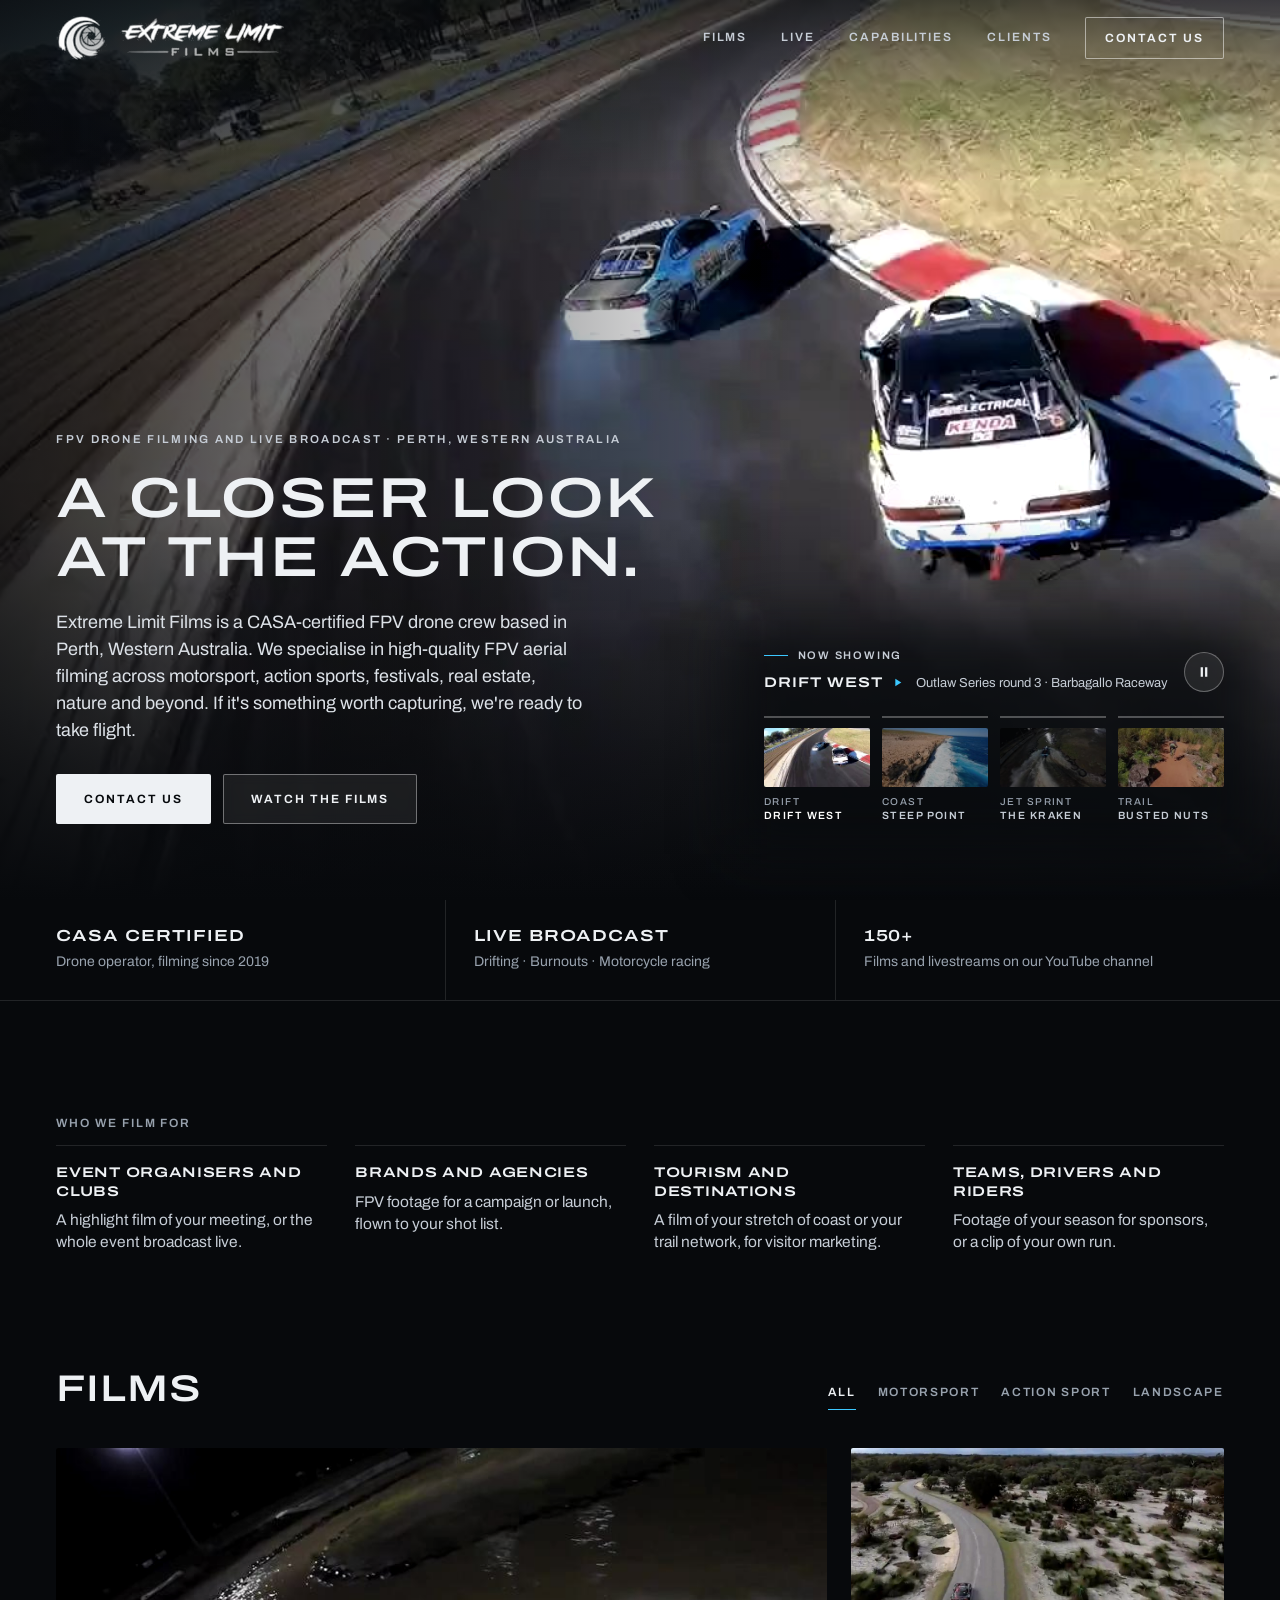
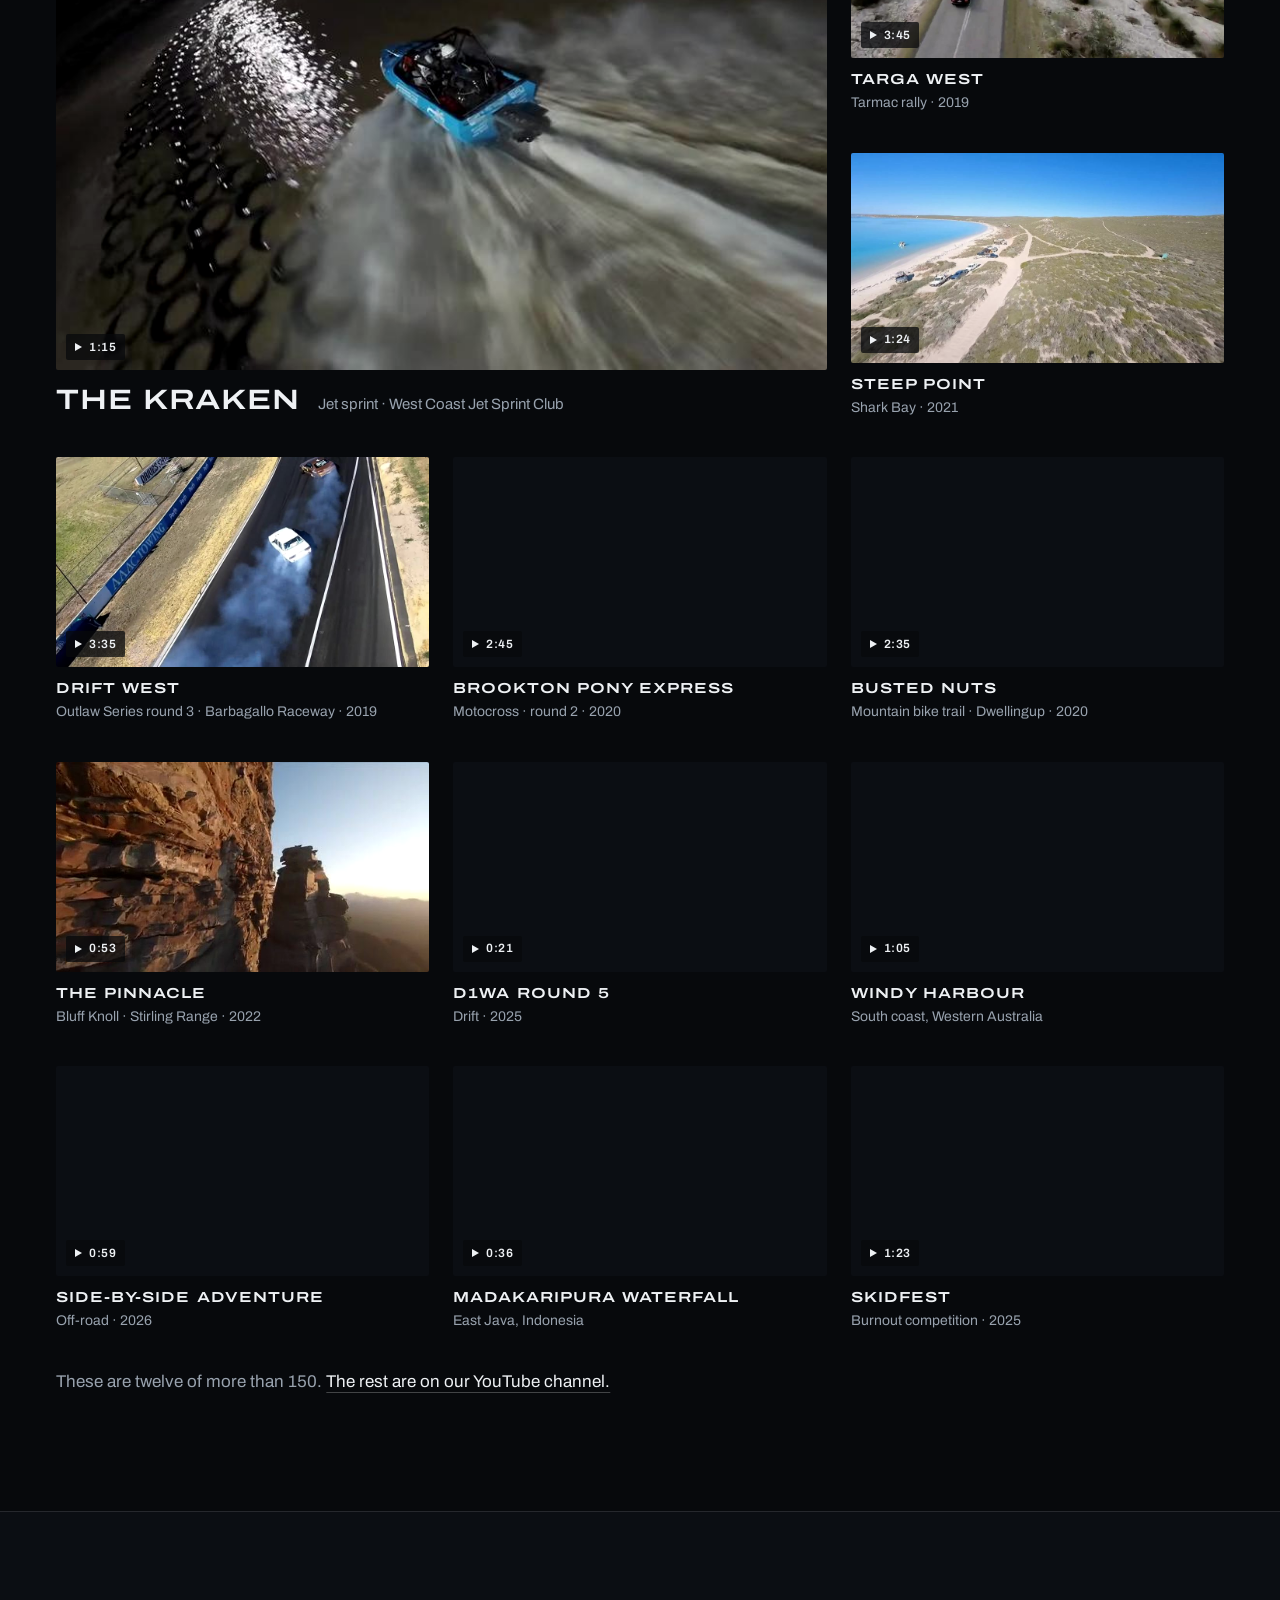
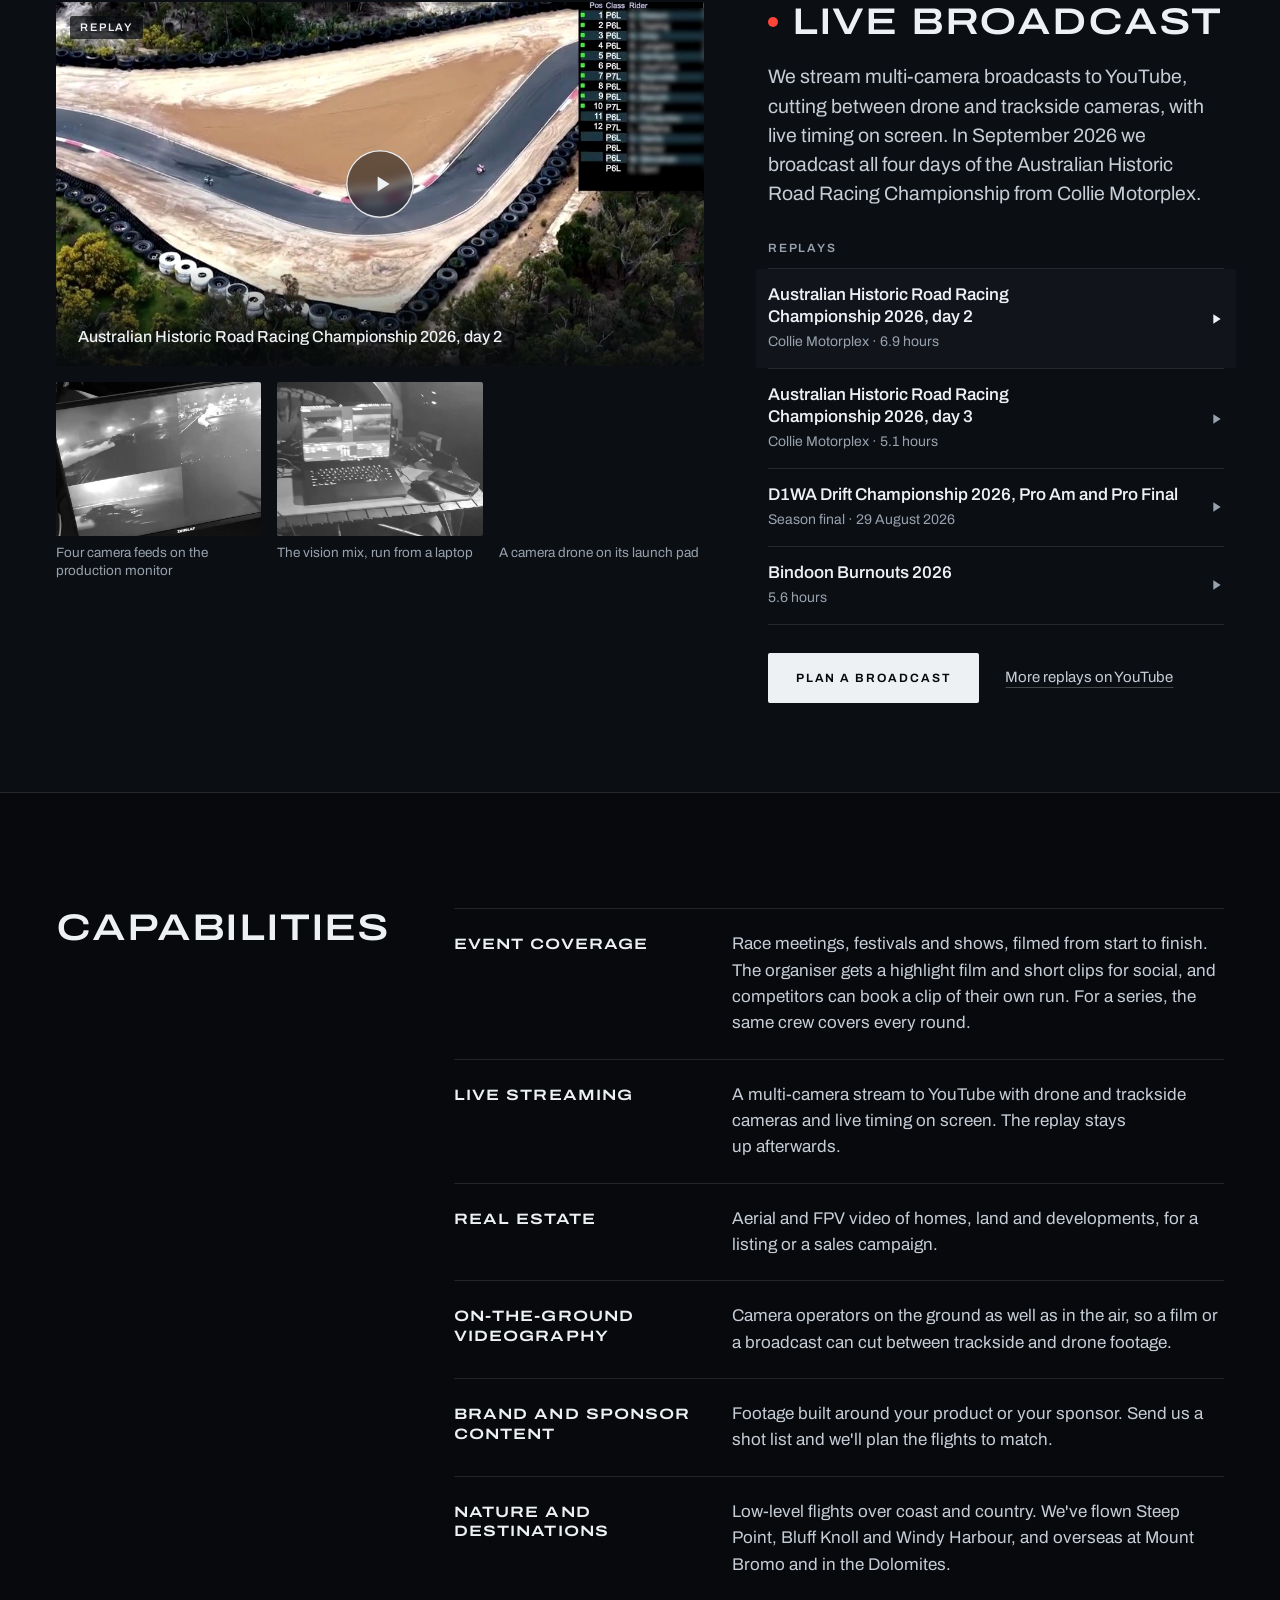
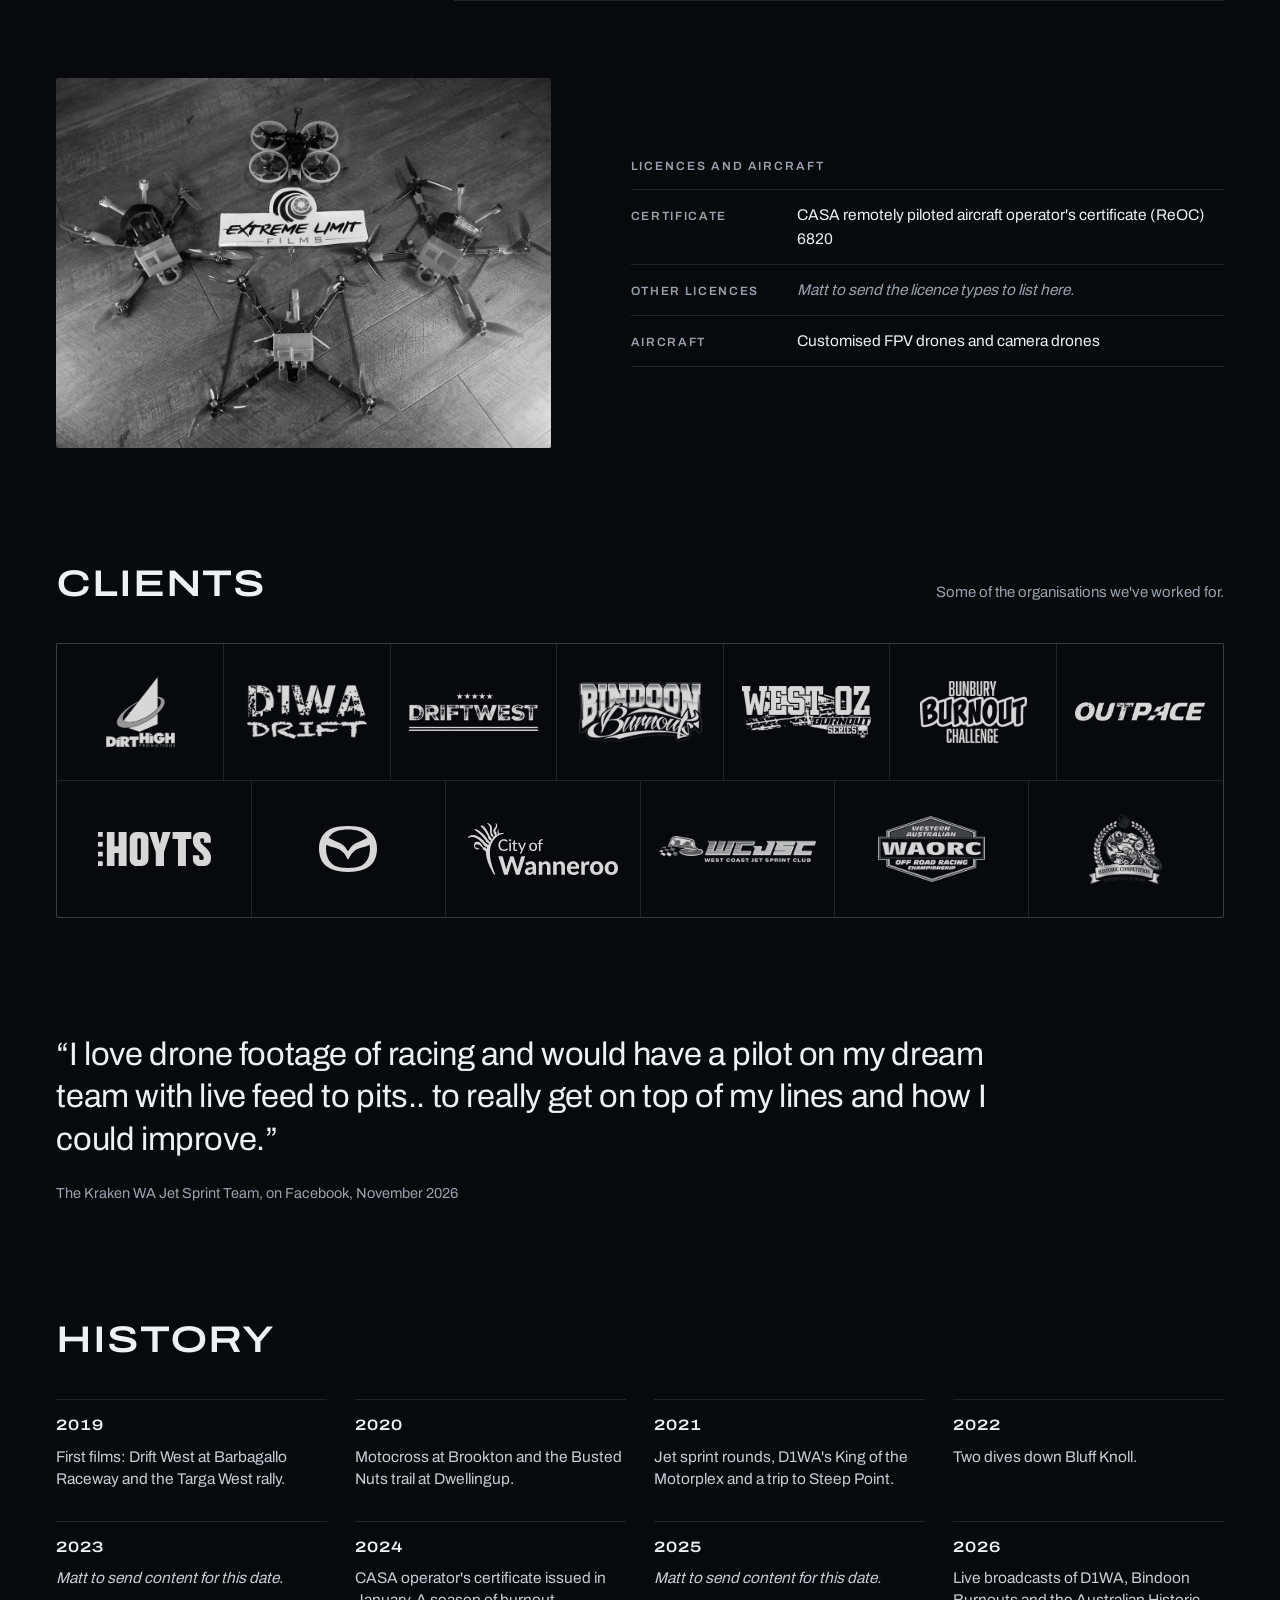
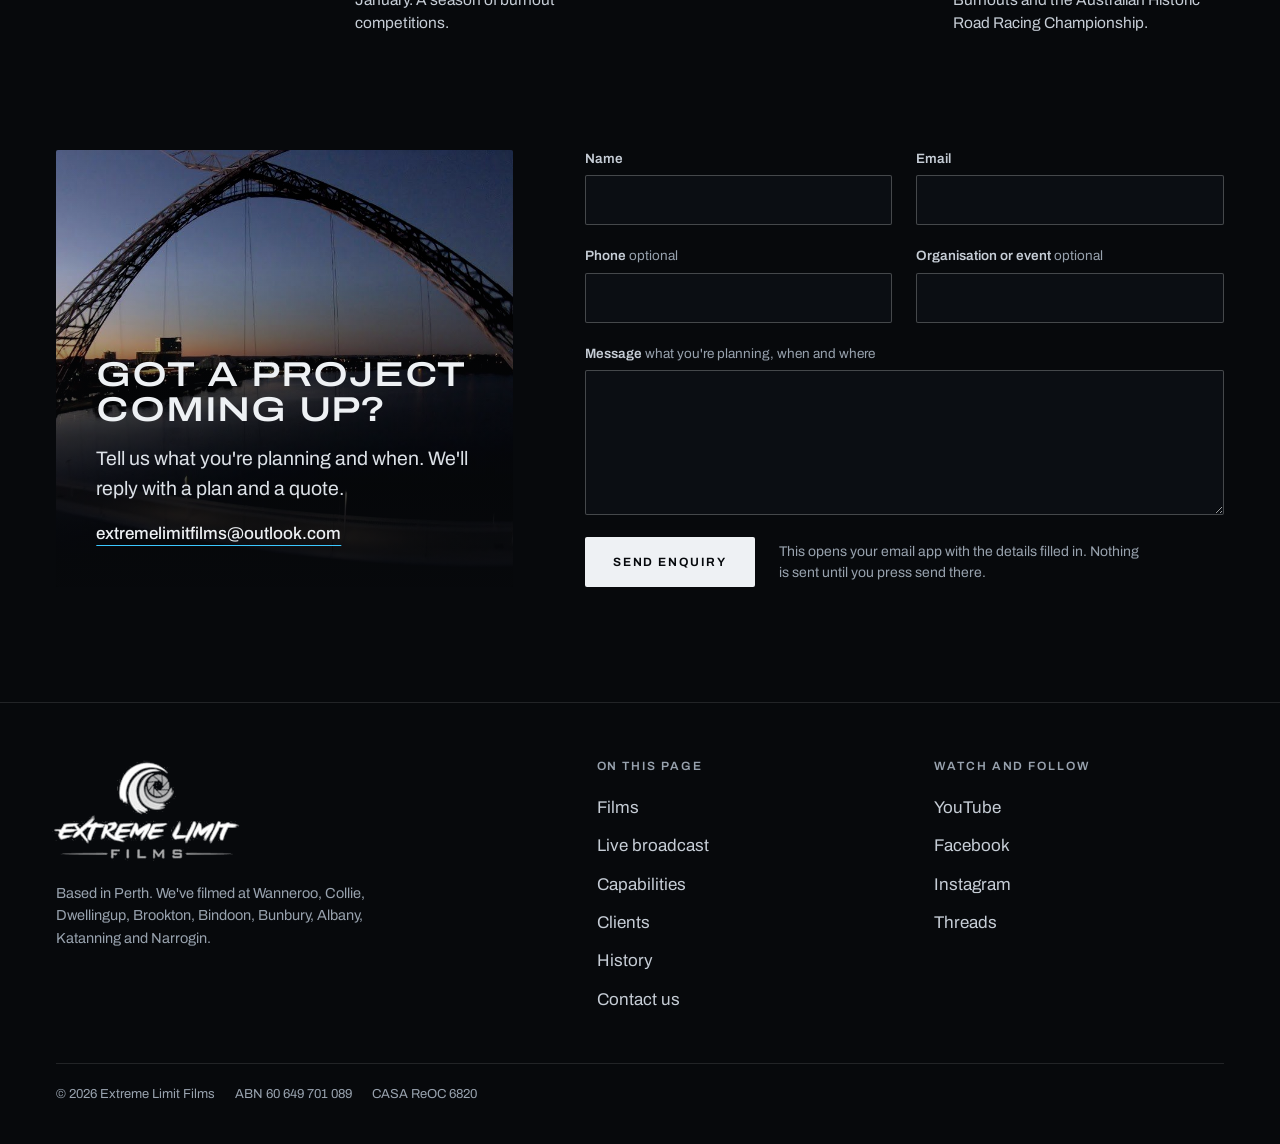
==== commit 9eb198d1: "Apply the client's first round of feedback Header and hero - Show the real logo in the header: the m" ====
--- a/index.html
+++ b/index.html
@@ -4,7 +4,7 @@
 <meta charset="utf-8">
 <meta name="viewport" content="width=device-width, initial-scale=1, viewport-fit=cover">
 <title>FPV drone filming in Perth · Extreme Limit Films</title>
-<meta name="description" content="Extreme Limit Films is a CASA-certified FPV drone crew from Perth. We film motorsport, action sport and the Western Australian coast, and we broadcast events live.">
+<meta name="description" content="Extreme Limit Films is a CASA-certified FPV drone crew based in Perth, Western Australia. We film motorsport, action sports, festivals, real estate and nature.">
 <!-- Preview build. Remove the next line when the copy is approved and the site moves to its own domain. -->
 <meta name="robots" content="noindex">
 <meta name="theme-color" content="#07090C">
@@ -13,7 +13,7 @@
 <meta property="og:site_name" content="Extreme Limit Films">
 <meta property="og:locale" content="en_AU">
 <meta property="og:title" content="FPV drone filming and live broadcast in Perth">
-<meta property="og:description" content="A CASA-certified FPV drone crew from Perth. Motorsport, action sport and the Western Australian coast, on film and broadcast live.">
+<meta property="og:description" content="A CASA-certified FPV drone crew based in Perth. Motorsport, action sports, festivals, real estate and nature, on film and broadcast live.">
 <!-- Social previews need a full address. Update it when the domain changes. -->
 <meta property="og:image" content="https://mathew-harvey.github.io/ExtremeLimitFilms/assets/img/og.jpg">
 <meta property="og:image:width" content="1200">
@@ -32,15 +32,15 @@
 
 <header class="site-header" id="site-header">
   <a class="brand" href="#top" aria-label="Extreme Limit Films, back to top">
-    <img src="assets/img/logo-mark.png" width="40" height="34" alt="">
-    <span class="brand__name"><b>Extreme Limit</b><i>Films</i></span>
+    <img class="brand__mark" src="assets/img/logo-mark.png" width="52" height="44" alt="">
+    <img class="brand__word" src="assets/img/logo-wordmark.png" width="164" height="40" alt="">
   </a>
   <nav class="nav" aria-label="Main">
     <a href="#films">Films</a>
     <a href="#live">Live</a>
-    <a href="#services">Services</a>
-    <a href="#about">About</a>
-    <a class="btn btn--line btn--sm" href="#enquire">Get a quote</a>
+    <a href="#capabilities">Capabilities</a>
+    <a href="#clients">Clients</a>
+    <a class="btn btn--line btn--sm" href="#enquire">Contact us</a>
   </nav>
   <button class="menu-btn" type="button" aria-haspopup="dialog" aria-controls="menu">Menu</button>
 </header>
@@ -70,8 +70,8 @@
 
   <div class="hero__copy">
     <h1><span class="hero__kicker"><span>FPV drone filming and live broadcast</span> <i aria-hidden="true">·</i> <span>Perth, Western Australia</span></span> A closer look at the action.</h1>
-    <p class="hero__sub">Extreme Limit Films is a CASA-certified FPV drone crew from Perth. We film motorsport, action sport and the Western Australian coast, and we broadcast events live.</p>
-    <p class="hero__cta"><a class="btn" href="#enquire">Get a quote</a><a class="btn btn--ghost" href="#films">Watch the films</a></p>
+    <p class="hero__sub">Extreme Limit Films is a CASA-certified FPV drone crew based in Perth, Western Australia. We specialise in high-quality FPV aerial filming across motorsport, action sports, festivals, real estate, nature and beyond. If it's something worth capturing, we're ready to take flight.</p>
+    <p class="hero__cta"><a class="btn" href="#enquire">Contact us</a><a class="btn btn--ghost" href="#films">Watch the films</a></p>
   </div>
 
   <div class="reel" role="group" aria-label="Footage on screen">
@@ -97,27 +97,20 @@
 
 <section class="facts" aria-label="Credentials">
   <ul>
-    <li><b>CASA ReOC 6820</b><span>Certified drone operator since 2024</span></li>
-    <li><b>Since 2019</b><span>Filming across Western Australia</span></li>
-    <li><b>Live broadcast</b><span>All four days of the 2026 Australian Historic Road Racing Championship</span></li>
+    <li><b>CASA certified</b><span>Drone operator, filming since 2019</span></li>
+    <li><b>Live broadcast</b><span>Drifting&nbsp;· Burnouts&nbsp;· Motorcycle racing</span></li>
     <li><b>150+</b><span>Films and livestreams on our YouTube channel</span></li>
   </ul>
 </section>
 
-<section class="intro wrap" aria-label="What we do">
-  <div class="intro__main">
-    <p class="intro__lead">We fly customised FPV drones, piloted through goggles from the drone's point of view. That puts the camera beside a drift car mid-corner, or over the edge of Bluff Knoll.</p>
-    <p class="intro__list"><b>We film</b> circuit racing and drift, rally, motocross, mountain biking, jet sprint, off-road, coast and ranges, and burnout competitions.</p>
-  </div>
-  <div class="intro__who">
-    <h2 class="label">Who we film for</h2>
-    <dl>
-      <div><dt>Event organisers and clubs</dt><dd>A highlight film of your meeting, or the whole event broadcast live.</dd></div>
-      <div><dt>Brands and agencies</dt><dd>FPV footage for a campaign or launch, flown to your shot list.</dd></div>
-      <div><dt>Tourism and destinations</dt><dd>A film of your stretch of coast or your trail network, for visitor marketing.</dd></div>
-      <div><dt>Teams, drivers and riders</dt><dd>Footage of your season for sponsors, or a clip of your own run.</dd></div>
-    </dl>
-  </div>
+<section class="who wrap" aria-labelledby="who-h">
+  <h2 class="label" id="who-h">Who we film for</h2>
+  <dl>
+    <div><dt>Event organisers and clubs</dt><dd>A highlight film of your meeting, or the whole event broadcast live.</dd></div>
+    <div><dt>Brands and agencies</dt><dd>FPV footage for a campaign or launch, flown to your shot list.</dd></div>
+    <div><dt>Tourism and destinations</dt><dd>A film of your stretch of coast or your trail network, for visitor marketing.</dd></div>
+    <div><dt>Teams, drivers and riders</dt><dd>Footage of your season for sponsors, or a clip of your own run.</dd></div>
+  </dl>
 </section>
 
 <section class="films wrap" id="films" aria-labelledby="films-h">
@@ -245,15 +238,52 @@
   </div>
 </section>
 
-<section class="services wrap split" id="services" aria-labelledby="services-h">
-  <h2 id="services-h">Services</h2>
-  <ul class="rows">
-    <li><h3>Event films</h3><p>We film the whole meeting and cut a highlight film for the organiser, plus short clips for social.</p></li>
-    <li><h3>Live broadcast</h3><p>A multi-camera stream to YouTube with drone and trackside cameras and live timing on screen. The replay stays up afterwards.</p></li>
-    <li><h3>Brand and sponsor content</h3><p>Footage built around your product or your sponsor. Send us a shot list and we'll plan the flights to match.</p></li>
-    <li><h3>Destination films</h3><p>Low-level flights over coast and country. We've flown Steep Point, Bluff Knoll and Windy Harbour, and overseas at Mount Bromo and in the Dolomites.</p></li>
-    <li><h3>Season coverage</h3><p>The same crew at every round, so your series looks consistent from the first round to the last.</p></li>
-    <li><h3>Competitor clips</h3><p>Your own run, filmed from the drone. Book before the event and we'll send your clip after it.</p></li>
+<section class="caps wrap" id="capabilities" aria-labelledby="caps-h">
+  <div class="split">
+    <h2 id="caps-h">Capabilities</h2>
+    <ul class="rows">
+      <li><h3>Event coverage</h3><p>Race meetings, festivals and shows, filmed from start to finish. The organiser gets a highlight film and short clips for social, and competitors can book a clip of their own run. For a series, the same crew covers every round.</p></li>
+      <li><h3>Live streaming</h3><p>A multi-camera stream to YouTube with drone and trackside cameras and live timing on screen. The replay stays up afterwards.</p></li>
+      <li><h3>Real estate</h3><p>Aerial and FPV video of homes, land and developments, for a listing or a sales campaign.</p></li>
+      <li><h3>On-the-ground videography</h3><p>Camera operators on the ground as well as in the air, so a film or a broadcast can cut between trackside and drone footage.</p></li>
+      <li><h3>Brand and sponsor content</h3><p>Footage built around your product or your sponsor. Send us a shot list and we'll plan the flights to match.</p></li>
+      <li><h3>Nature and destinations</h3><p>Low-level flights over coast and country. We've flown Steep Point, Bluff Knoll and Windy Harbour, and overseas at Mount Bromo and in the Dolomites.</p></li>
+    </ul>
+  </div>
+  <div class="kit">
+    <img class="kit__photo" src="assets/img/fleet.jpg" width="1200" height="900" loading="lazy" decoding="async" alt="Four FPV drones laid out around the Extreme Limit Films logo">
+    <div class="kit__text">
+      <h3 class="label">Licences and aircraft</h3>
+      <dl class="spec">
+        <div><dt>Certificate</dt><dd>CASA remotely piloted aircraft operator's certificate (ReOC) 6820</dd></div>
+        <!-- Placeholder. Replace with the client's other licences and approvals, one row each. -->
+        <div class="todo"><dt>Other licences</dt><dd>Matt to send the licence types to list here.</dd></div>
+        <div><dt>Aircraft</dt><dd>Customised FPV drones and camera drones</dd></div>
+      </dl>
+    </div>
+  </div>
+</section>
+
+<section class="clients wrap" id="clients" aria-labelledby="clients-h">
+  <div class="section-head">
+    <h2 id="clients-h">Clients</h2>
+    <p class="section-head__note">Some of the organisations we've worked for.</p>
+  </div>
+  <!-- In the client's order. Each logo is white artwork made from the organisation's own logo. -->
+  <ul class="logos">
+    <li><img src="assets/img/clients/dirt-high-promotions.png" width="69" height="70" loading="lazy" decoding="async" alt="Dirt High Promotions"></li>
+    <li><img src="assets/img/clients/d1wa.png" width="120" height="54" loading="lazy" decoding="async" alt="D1WA Drift"></li>
+    <li><img src="assets/img/clients/driftwest.png" width="151" height="44" loading="lazy" decoding="async" alt="DriftWest"></li>
+    <li><img src="assets/img/clients/bindoon-burnouts.png" width="123" height="60" loading="lazy" decoding="async" alt="Bindoon Burnouts"></li>
+    <li><img src="assets/img/clients/west-oz-burnout-series.png" width="140" height="56" loading="lazy" decoding="async" alt="West Oz Burnout Series"></li>
+    <li><img src="assets/img/clients/bunbury-burnout-challenge.png" width="107" height="62" loading="lazy" decoding="async" alt="Bunbury Burnout Challenge"></li>
+    <li><img src="assets/img/clients/outpace.png" width="149" height="22" loading="lazy" decoding="async" alt="OUTPACE"></li>
+    <li><img src="assets/img/clients/hoyts.svg" width="113" height="34" loading="lazy" decoding="async" alt="HOYTS"></li>
+    <li><img src="assets/img/clients/mazda.svg" width="58" height="46" loading="lazy" decoding="async" alt="Mazda"></li>
+    <li><img src="assets/img/clients/city-of-wanneroo.svg" width="150" height="52" loading="lazy" decoding="async" alt="City of Wanneroo"></li>
+    <li><img src="assets/img/clients/west-coast-jet-sprint-club.png" width="163" height="27" loading="lazy" decoding="async" alt="West Coast Jet Sprint Club"></li>
+    <li><img src="assets/img/clients/waorc.png" width="107" height="66" loading="lazy" decoding="async" alt="Western Australian Off Road Racing Championship"></li>
+    <li><img src="assets/img/clients/hcmc-wa.png" width="73" height="70" loading="lazy" decoding="async" alt="Historic Competition Motorcycle Club of WA"></li>
   </ul>
 </section>
 
@@ -262,37 +292,21 @@
     <blockquote><p>I love drone footage of racing and would have a pilot on my dream team with live feed to pits.. to really get on top of my lines and how I could improve.</p></blockquote>
     <figcaption>The Kraken WA Jet Sprint Team, on Facebook, November 2026</figcaption>
   </figure>
-  <div class="events">
-    <h2 class="label">Events we've filmed</h2>
-    <p>The D1WA drift series, the Australian Historic Road Racing Championship, Targa West, West Coast Jet Sprint, the Brookton Pony Express and Bindoon Burnouts.</p>
-  </div>
-</section>
-
-<section class="about wrap" id="about" aria-labelledby="about-h">
-  <div class="about__top">
-    <img class="about__photo" src="assets/img/fleet.jpg" width="1200" height="900" loading="lazy" decoding="async" alt="Four FPV drones laid out around the Extreme Limit Films logo">
-    <div class="about__text">
-      <h2 id="about-h">About</h2>
-      <p class="lead">Extreme Limit Films is an FPV drone crew based in Perth. Since 2019 we've filmed motorsport and action sport around Western Australia, and we now broadcast events live as well.</p>
-      <dl class="spec">
-        <div><dt>Certificate</dt><dd>CASA ReOC 6820, issued January 2024</dd></div>
-        <div><dt>ABN</dt><dd>60 649 701 089</dd></div>
-        <div><dt>Aircraft</dt><dd>Customised FPV drones and camera drones</dd></div>
-        <div><dt>Based in</dt><dd>Perth, Western Australia</dd></div>
-      </dl>
-    </div>
-  </div>
-  <div class="history">
-    <h3 class="label">History</h3>
-    <ol class="years">
-      <li><time datetime="2019">2019</time><p>First films: Drift West at Barbagallo Raceway and the Targa West rally.</p></li>
-      <li><time datetime="2020">2020</time><p>Motocross at Brookton and the Busted Nuts trail at Dwellingup.</p></li>
-      <li><time datetime="2021">2021</time><p>Jet sprint rounds, D1WA's King of the Motorplex and a trip to Steep Point.</p></li>
-      <li><time datetime="2022">2022</time><p>Two dives down Bluff Knoll.</p></li>
-      <li><time datetime="2024">2024</time><p>CASA operator's certificate issued in January. A season of burnout competitions.</p></li>
-      <li><time datetime="2026">2026</time><p>Live broadcasts of D1WA, Bindoon Burnouts and the Australian Historic Road Racing Championship.</p></li>
-    </ol>
-  </div>
+</section>
+
+<section class="history wrap" id="history" aria-labelledby="history-h">
+  <h2 id="history-h">History</h2>
+  <!-- A year marked "todo" is a placeholder until the client sends its line. -->
+  <ol class="years">
+    <li><time datetime="2019">2019</time><p>First films: Drift West at Barbagallo Raceway and the Targa West rally.</p></li>
+    <li><time datetime="2020">2020</time><p>Motocross at Brookton and the Busted Nuts trail at Dwellingup.</p></li>
+    <li><time datetime="2021">2021</time><p>Jet sprint rounds, D1WA's King of the Motorplex and a trip to Steep Point.</p></li>
+    <li><time datetime="2022">2022</time><p>Two dives down Bluff Knoll.</p></li>
+    <li class="todo"><time datetime="2023">2023</time><p>Matt to send content for this date.</p></li>
+    <li><time datetime="2024">2024</time><p>CASA operator's certificate issued in January. A season of burnout competitions.</p></li>
+    <li class="todo"><time datetime="2025">2025</time><p>Matt to send content for this date.</p></li>
+    <li><time datetime="2026">2026</time><p>Live broadcasts of D1WA, Bindoon Burnouts and the Australian Historic Road Racing Championship.</p></li>
+  </ol>
 </section>
 
 <section class="enquire wrap" id="enquire" aria-labelledby="enquire-h">
@@ -310,30 +324,7 @@
     <p class="field"><label for="f-email">Email</label><input id="f-email" name="email" type="email" autocomplete="email" required></p>
     <p class="field"><label for="f-phone">Phone <small>optional</small></label><input id="f-phone" name="phone" type="tel" autocomplete="tel"></p>
     <p class="field"><label for="f-org">Organisation or event <small>optional</small></label><input id="f-org" name="organisation" type="text" autocomplete="organization"></p>
-    <fieldset class="field field--wide">
-      <legend>Project type</legend>
-      <div class="chips">
-        <label class="chip"><input type="radio" name="type" value="Motorsport event"><span>Motorsport event</span></label>
-        <label class="chip"><input type="radio" name="type" value="Action sport event"><span>Action sport event</span></label>
-        <label class="chip"><input type="radio" name="type" value="Live broadcast"><span>Live broadcast</span></label>
-        <label class="chip"><input type="radio" name="type" value="Brand or commercial"><span>Brand or commercial</span></label>
-        <label class="chip"><input type="radio" name="type" value="Tourism or destination"><span>Tourism or destination</span></label>
-        <label class="chip"><input type="radio" name="type" value="Competitor clips"><span>Competitor clips</span></label>
-        <label class="chip"><input type="radio" name="type" value="Other"><span>Other</span></label>
-      </div>
-    </fieldset>
-    <p class="field"><label for="f-dates">Date or dates</label><input id="f-dates" name="dates" type="text"></p>
-    <p class="field"><label for="f-place">Venue or town</label><input id="f-place" name="location" type="text"></p>
-    <fieldset class="field field--wide">
-      <legend>What you need</legend>
-      <div class="chips">
-        <label class="chip"><input type="checkbox" name="need" value="Highlight film"><span>Highlight film</span></label>
-        <label class="chip"><input type="checkbox" name="need" value="Live broadcast"><span>Live broadcast</span></label>
-        <label class="chip"><input type="checkbox" name="need" value="Social clips"><span>Social clips</span></label>
-        <label class="chip"><input type="checkbox" name="need" value="Raw footage"><span>Raw footage</span></label>
-      </div>
-    </fieldset>
-    <p class="field field--wide"><label for="f-msg">Message</label><textarea id="f-msg" name="message" rows="4"></textarea></p>
+    <p class="field field--wide"><label for="f-msg">Message <small>what you're planning, when and where</small></label><textarea id="f-msg" name="message" rows="5" required></textarea></p>
     <div class="form__send field--wide">
       <button class="btn" type="submit">Send enquiry</button>
       <p>This opens your email app with the details filled in. Nothing is sent until you press send there.</p>
@@ -359,9 +350,10 @@
       <ul>
         <li><a href="#films">Films</a></li>
         <li><a href="#live">Live broadcast</a></li>
-        <li><a href="#services">Services</a></li>
-        <li><a href="#about">About</a></li>
-        <li><a href="#enquire">Get a quote</a></li>
+        <li><a href="#capabilities">Capabilities</a></li>
+        <li><a href="#clients">Clients</a></li>
+        <li><a href="#history">History</a></li>
+        <li><a href="#enquire">Contact us</a></li>
       </ul>
     </nav>
     <div>
@@ -379,20 +371,21 @@
 
 <nav class="quick" id="quick" aria-label="Quick contact">
   <a href="mailto:extremelimitfilms@outlook.com">Email</a>
-  <a class="quick__go" href="#enquire">Get a quote</a>
+  <a class="quick__go" href="#enquire">Contact us</a>
 </nav>
 
 <dialog class="menu" id="menu" aria-label="Menu">
   <div class="menu__bar">
-    <span class="brand"><img src="assets/img/logo-mark.png" width="40" height="34" alt=""><span class="brand__name"><b>Extreme Limit</b><i>Films</i></span></span>
+    <span class="brand"><img class="brand__mark" src="assets/img/logo-mark.png" width="52" height="44" alt=""><img class="brand__word" src="assets/img/logo-wordmark.png" width="164" height="40" alt="Extreme Limit Films"></span>
     <button class="menu-btn" type="button" data-close>Close</button>
   </div>
   <nav aria-label="Sections">
     <a href="#films">Films</a>
     <a href="#live">Live broadcast</a>
-    <a href="#services">Services</a>
-    <a href="#about">About</a>
-    <a href="#enquire">Get a quote</a>
+    <a href="#capabilities">Capabilities</a>
+    <a href="#clients">Clients</a>
+    <a href="#history">History</a>
+    <a href="#enquire">Contact us</a>
   </nav>
   <p class="menu__foot"><a href="mailto:extremelimitfilms@outlook.com">extremelimitfilms@outlook.com</a></p>
 </dialog>
--- a/assets/css/site.css
+++ b/assets/css/site.css
@@ -119,7 +119,7 @@
 
 /* ---------- Type ---------- */
 
-h1, h2, .rows h3, .years time, .film__title, .facts b, .brand__name b, .reel__film button, .intro dt {
+h1, h2, .rows h3, .years time, .film__title, .facts b, .reel__film button, .who dt {
   font-stretch: 125%;
   text-transform: uppercase;
 }
@@ -223,33 +223,18 @@
   border-bottom-color: rgba(255, 255, 255, .08);
 }
 
+/* The logo laid out sideways: the mark, then the brush lettering. */
 .brand {
   display: inline-flex;
   align-items: center;
-  gap: 12px;
+  gap: 10px;
+  flex: none;
   text-decoration: none;
 }
-.brand img { width: 34px; height: auto; }
-.brand__name b {
-  display: block;
-  font-size: 12px;
-  font-weight: 650;
-  line-height: 1.1;
-  letter-spacing: .1em;
-}
-.brand__name i {
-  display: block;
-  margin-top: 4px;
-  font-size: 8.5px;
-  font-style: normal;
-  font-weight: 600;
-  line-height: 1.2;
-  letter-spacing: .56em;
-  text-transform: uppercase;
-  color: var(--soft);
-}
-
-.nav { display: none; align-items: center; gap: 34px; }
+.brand__mark { width: auto; height: 36px; }
+.brand__word { width: auto; height: 32px; }
+
+.nav { display: none; align-items: center; gap: 26px; }
 .nav a:not(.btn) {
   font-size: 12px;
   font-weight: 600;
@@ -278,11 +263,15 @@
 .no-js .site-header .menu-btn { display: none; }
 
 @media (min-width: 900px) {
-  .brand img { width: 40px; }
-  .brand__name b { font-size: 13px; }
-  .brand__name i { font-size: 9.5px; }
+  .brand { gap: 12px; }
+  .brand__mark { height: 44px; }
+  .brand__word { height: 40px; }
   .nav { display: flex; }
   .site-header .menu-btn { display: none; }
+}
+
+@media (min-width: 1100px) {
+  .nav { gap: 34px; }
 }
 
 /* ---------- Hero ---------- */
@@ -498,6 +487,11 @@
 @media (min-width: 600px) {
   .hero__cta .btn { flex: none; padding-inline: 28px; }
   .reel { max-width: 620px; }
+}
+
+/* On a short phone the footage gives up some height, so both buttons stay on the first screen. */
+@media (max-width: 599px) and (max-height: 700px) {
+  .hero__stage { height: clamp(330px, 56svh, 620px); }
 }
 
 /* From here the footage fills the screen, with the words and the reel on top of it. */
@@ -567,13 +561,13 @@
 }
 .facts ul {
   display: grid;
-  grid-template-columns: minmax(0, 1.25fr) minmax(0, 1fr);
+  grid-template-columns: repeat(2, minmax(0, 1fr));
   max-width: var(--max);
   margin-inline: auto;
 }
 .facts li { padding: 18px 14px 18px 0; }
-.facts li:nth-child(even) { padding: 18px 0 18px 16px; border-left: 1px solid var(--line); }
-.facts li:nth-child(n+3) { border-top: 1px solid var(--line); }
+.facts li:nth-child(2) { padding: 18px 0 18px 16px; border-left: 1px solid var(--line); }
+.facts li:nth-child(3) { grid-column: 1 / -1; padding-right: 0; border-top: 1px solid var(--line); }
 .facts b {
   display: block;
   font-size: 12.5px;
@@ -590,8 +584,8 @@
 }
 
 @media (min-width: 900px) {
-  .facts ul { grid-template-columns: 1.1fr .9fr 1.4fr .9fr; }
-  .facts li, .facts li:nth-child(even), .facts li:nth-child(n+3) { padding: 24px 20px 26px; border-left: 1px solid var(--line); border-top: 0; }
+  .facts ul { grid-template-columns: repeat(3, minmax(0, 1fr)); }
+  .facts li, .facts li:nth-child(2), .facts li:nth-child(3) { grid-column: auto; padding: 24px 20px 26px; border-left: 1px solid var(--line); border-top: 0; }
   .facts li:first-child { padding-left: 0; border-left: 0; }
   .facts li:last-child { padding-right: 0; }
   .facts b { font-size: 14.5px; }
@@ -599,39 +593,36 @@
 }
 
 @media (min-width: 1100px) {
-  .facts li, .facts li:nth-child(even), .facts li:nth-child(n+3) { padding: 26px 28px 28px; }
+  .facts li, .facts li:nth-child(2), .facts li:nth-child(3) { padding: 26px 28px 28px; }
   .facts li:first-child { padding-left: 0; }
   .facts li:last-child { padding-right: 0; }
   .facts b { font-size: 16px; }
 }
 
-/* ---------- Intro ---------- */
-
-.intro { display: grid; gap: 44px; }
-.intro__lead {
-  font-size: clamp(23px, 2.75vw, 37px);
-  font-weight: 400;
-  line-height: 1.22;
-  letter-spacing: -.014em;
-  text-wrap: balance;
-}
-.intro dl { margin: 14px 0 0; }
-.intro dl div { padding: 16px 0; border-top: 1px solid var(--line); }
-.intro dl div:last-child { border-bottom: 1px solid var(--line); }
-.intro dt {
+/* ---------- Who we film for ---------- */
+
+.who dl { display: grid; margin: 14px 0 0; }
+.who dl div { padding: 16px 0; border-top: 1px solid var(--line); }
+.who dl div:last-child { border-bottom: 1px solid var(--line); }
+.who dt {
   font-size: 13px;
   font-weight: 600;
   line-height: 1.3;
   letter-spacing: .05em;
 }
-.intro dd { margin-top: 5px; color: var(--soft); font-size: 15.5px; line-height: 1.45; }
-.intro__main { display: grid; gap: 24px; }
-.intro__list { color: var(--muted); max-width: 54ch; }
-.intro__list b { font-weight: 600; color: var(--text); }
-
-@media (min-width: 1000px) {
-  .intro { grid-template-columns: minmax(0, 1.2fr) minmax(0, .8fr); gap: 96px; align-items: start; }
-  .intro__main { gap: 36px; }
+.who dd { margin-top: 5px; color: var(--soft); font-size: 15.5px; line-height: 1.45; }
+
+@media (min-width: 700px) {
+  .who dl { grid-template-columns: repeat(2, minmax(0, 1fr)); gap: 0 28px; }
+  .who dl div, .who dl div:last-child { padding: 18px 0 28px; border-bottom: 0; }
+  .who dl div:nth-last-child(-n+2) { padding-bottom: 0; }
+}
+
+@media (min-width: 1100px) {
+  .who dl { grid-template-columns: repeat(4, minmax(0, 1fr)); }
+  .who dl div, .who dl div:last-child { padding-bottom: 0; }
+  .who dt { font-size: 14px; }
+  .who dd { margin-top: 8px; }
 }
 
 /* ---------- Films ---------- */
@@ -644,6 +635,8 @@
   gap: 18px 32px;
   margin-bottom: clamp(24px, 3vw, 40px);
 }
+
+.section-head__note { color: var(--muted); font-size: 15px; }
 
 .filter { display: flex; flex-wrap: wrap; justify-content: space-between; gap: 4px 12px; width: 100%; }
 .filter button {
@@ -937,7 +930,7 @@
   .crew { margin-top: 16px; }
 }
 
-/* ---------- Services ---------- */
+/* ---------- Capabilities ---------- */
 
 .split { display: grid; gap: 26px; }
 .rows > li {
@@ -955,18 +948,79 @@
 }
 .rows p { color: var(--soft); max-width: 58ch; }
 
+.kit { display: grid; gap: 28px; margin-top: clamp(48px, 6vw, 80px); }
+.kit__photo { width: 100%; aspect-ratio: 4 / 3; object-fit: cover; border-radius: var(--radius); }
+.spec { margin: 14px 0 0; border-top: 1px solid var(--line); }
+.spec div {
+  display: grid;
+  grid-template-columns: 112px minmax(0, 1fr);
+  gap: 16px;
+  align-items: baseline;
+  padding: 13px 0;
+  border-bottom: 1px solid var(--line);
+}
+.spec dt {
+  font-size: 12px;
+  font-weight: 600;
+  letter-spacing: .14em;
+  text-transform: uppercase;
+  color: var(--muted);
+}
+.spec dd { font-size: 15.5px; }
+
+/* A line the client still has to send. */
+.todo dd, .todo p { color: var(--muted); font-style: italic; }
+
 @media (min-width: 700px) {
   .rows > li { grid-template-columns: minmax(0, 1fr) minmax(0, 2fr); gap: 32px; align-items: baseline; padding: 22px 0; }
   .rows h3 { font-size: 15px; }
 }
 
 @media (min-width: 1000px) {
-  .split { grid-template-columns: minmax(0, 1fr) minmax(0, 3fr); gap: 40px; align-items: start; }
-}
-
-/* ---------- Quote and events ---------- */
-
-.said { display: grid; gap: 44px; }
+  .split { grid-template-columns: max-content minmax(0, 1fr); gap: clamp(40px, 5vw, 72px); align-items: start; }
+  .kit { grid-template-columns: minmax(0, 5fr) minmax(0, 6fr); gap: 80px; align-items: center; }
+  .spec div { grid-template-columns: 150px minmax(0, 1fr); }
+}
+
+/* ---------- Clients ---------- */
+
+/* Thirteen logos on a ruled board. The column spans are chosen so every row is full:
+   six rows of two and one of one on a phone, 5 + 4 + 4 on a tablet, 7 + 6 on a desktop. */
+.logos {
+  display: grid;
+  grid-template-columns: repeat(2, minmax(0, 1fr));
+  gap: 1px;
+  border: 1px solid var(--line);
+  border-radius: var(--radius);
+  background: var(--line);
+  overflow: hidden;
+}
+.logos li {
+  display: grid;
+  place-items: center;
+  min-height: 104px;
+  padding: 18px 14px;
+  background: var(--bg);
+}
+.logos li:last-child { grid-column: 1 / -1; }
+/* Each logo carries its own drawn size in its width and height attributes, set by eye so the set looks even. */
+.logos img { opacity: .84; }
+
+@media (min-width: 700px) {
+  .logos { grid-template-columns: repeat(20, minmax(0, 1fr)); }
+  .logos li, .logos li:last-child { grid-column: span 5; min-height: 128px; padding: 22px 18px; }
+  .logos li:nth-child(-n+5) { grid-column: span 4; }
+}
+
+@media (min-width: 1100px) {
+  .logos { grid-template-columns: repeat(42, minmax(0, 1fr)); }
+  .logos li, .logos li:last-child { grid-column: span 7; min-height: 136px; }
+  .logos li:nth-child(-n+7) { grid-column: span 6; }
+}
+
+/* ---------- Quote ---------- */
+
+.quote { max-width: 1000px; }
 .quote blockquote p {
   font-size: clamp(22px, 2.55vw, 34px);
   font-weight: 400;
@@ -976,37 +1030,11 @@
 .quote blockquote p::before { content: "\201C"; }
 .quote blockquote p::after { content: "\201D"; }
 .quote figcaption { margin-top: 22px; font-size: 14.5px; color: var(--muted); }
-.events p { margin-top: 12px; color: var(--soft); max-width: 44ch; }
-
-@media (min-width: 1000px) {
-  .said { grid-template-columns: minmax(0, 2.1fr) minmax(0, 1fr); gap: 96px; align-items: start; }
-  .events { padding-top: 8px; }
-}
-
-/* ---------- About ---------- */
-
-.about__top { display: grid; gap: 32px; }
-.about__photo { width: 100%; aspect-ratio: 4 / 3; object-fit: cover; border-radius: var(--radius); }
-.about .lead { margin-top: 20px; }
-.spec { margin: 28px 0 0; border-top: 1px solid var(--line); }
-.spec div {
-  display: grid;
-  grid-template-columns: 112px minmax(0, 1fr);
-  gap: 16px;
-  align-items: baseline;
-  padding: 13px 0;
-  border-bottom: 1px solid var(--line);
-}
-.spec dt {
-  font-size: 12px;
-  font-weight: 600;
-  letter-spacing: .14em;
-  text-transform: uppercase;
-  color: var(--muted);
-}
-.spec dd { font-size: 15.5px; }
-.history { margin-top: clamp(48px, 6vw, 80px); }
-.years { display: grid; margin-top: 14px; }
+
+/* ---------- History ---------- */
+
+.history h2 { margin-bottom: clamp(24px, 3vw, 40px); }
+.years { display: grid; }
 .years li {
   display: grid;
   grid-template-columns: 58px minmax(0, 1fr);
@@ -1026,19 +1054,15 @@
 .years p { color: var(--soft); font-size: 15.5px; line-height: 1.45; }
 
 @media (min-width: 700px) {
-  .years { grid-template-columns: repeat(3, minmax(0, 1fr)); gap: 0 28px; }
+  .years { grid-template-columns: repeat(2, minmax(0, 1fr)); gap: 0 28px; }
   .years li, .years li:last-child { display: block; padding: 16px 0 30px; border-bottom: 0; }
+  .years li:nth-last-child(-n+2) { padding-bottom: 0; }
   .years time { display: block; margin-bottom: 10px; font-size: 15px; }
 }
 
 @media (min-width: 1000px) {
-  .about__top { grid-template-columns: minmax(0, 5fr) minmax(0, 6fr); gap: 80px; align-items: center; }
-  .spec div { grid-template-columns: 150px minmax(0, 1fr); }
-}
-
-@media (min-width: 1100px) {
-  .years { grid-template-columns: repeat(6, minmax(0, 1fr)); }
-  .years li, .years li:last-child { padding-bottom: 0; }
+  .years { grid-template-columns: repeat(4, minmax(0, 1fr)); }
+  .years li:nth-last-child(-n+4) { padding-bottom: 0; }
 }
 
 /* ---------- Enquiry ---------- */
@@ -1083,14 +1107,13 @@
 .enquire { display: grid; gap: clamp(32px, 4vw, 48px); }
 .form { display: grid; gap: 22px 24px; align-content: start; }
 .field { display: grid; gap: 8px; align-content: start; }
-.field label, .field legend {
+.field label {
   padding: 0;
   font-size: 13.5px;
   font-weight: 600;
   line-height: 1.3;
   color: var(--soft);
 }
-.field legend { margin-bottom: 10px; }
 .field small { font-size: inherit; font-weight: 400; color: var(--muted); }
 .field input, .field textarea, .form__status textarea {
   width: 100%;
@@ -1110,35 +1133,6 @@
 }
 .field input:user-invalid { border-color: var(--live); }
 
-.chips { display: flex; flex-wrap: wrap; gap: 8px; }
-.chip { position: relative; }
-.chip input {
-  position: absolute;
-  inset: 0;
-  width: 100%;
-  height: 100%;
-  min-height: 0;
-  margin: 0;
-  padding: 0;
-  opacity: 0;
-  cursor: pointer;
-}
-.chip span {
-  display: inline-flex;
-  align-items: center;
-  min-height: 42px;
-  padding: 0 15px;
-  border: 1px solid var(--line-strong);
-  border-radius: var(--radius);
-  font-size: 14.5px;
-  font-weight: 500;
-  color: var(--soft);
-  transition: background-color .15s, color .15s, border-color .15s;
-}
-.chip:hover span { border-color: rgba(255, 255, 255, .5); color: var(--text); }
-.chip input:checked + span { background: var(--text); border-color: var(--text); color: var(--ink); }
-.chip input:focus-visible + span { outline: 2px solid var(--accent); outline-offset: 3px; }
-
 .form__send { display: flex; flex-wrap: wrap; align-items: center; gap: 14px 24px; }
 .form__send p { flex: 1 1 260px; font-size: 14px; color: var(--muted); max-width: 46ch; }
 .form__status {
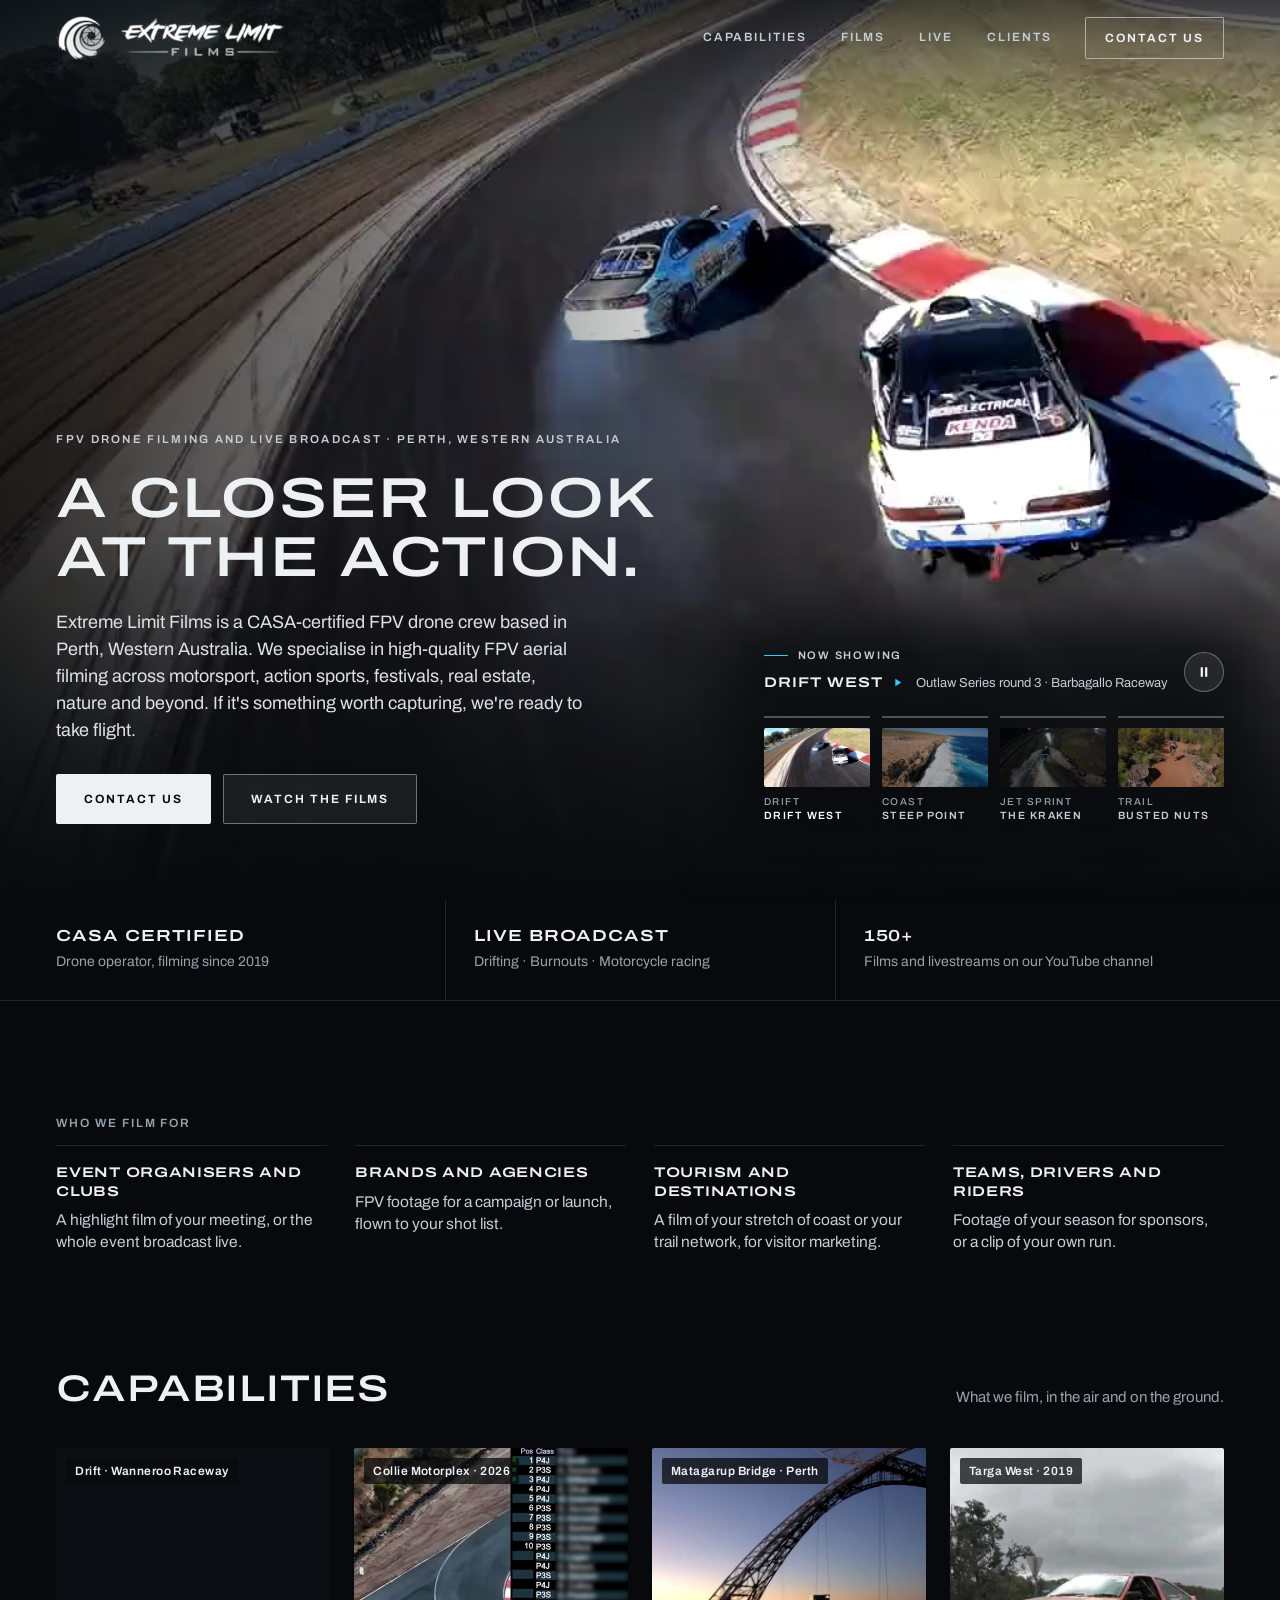
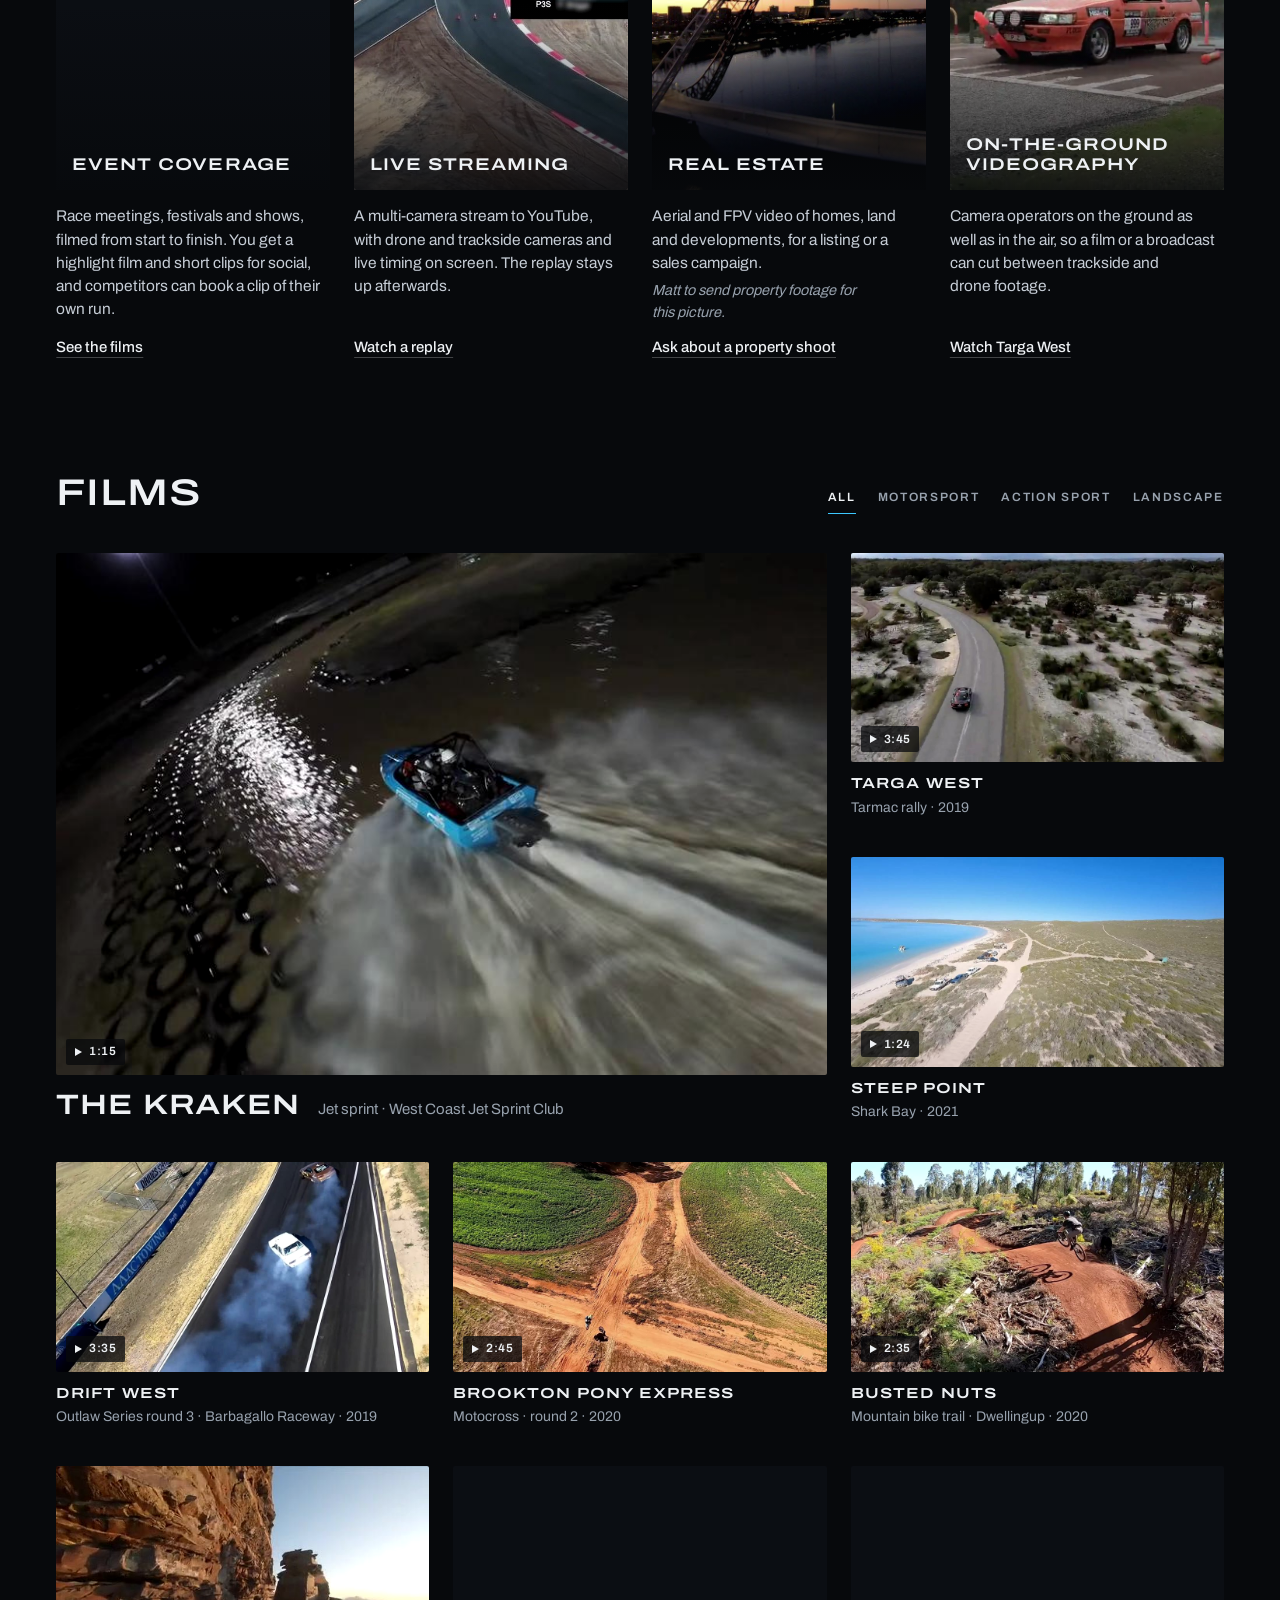
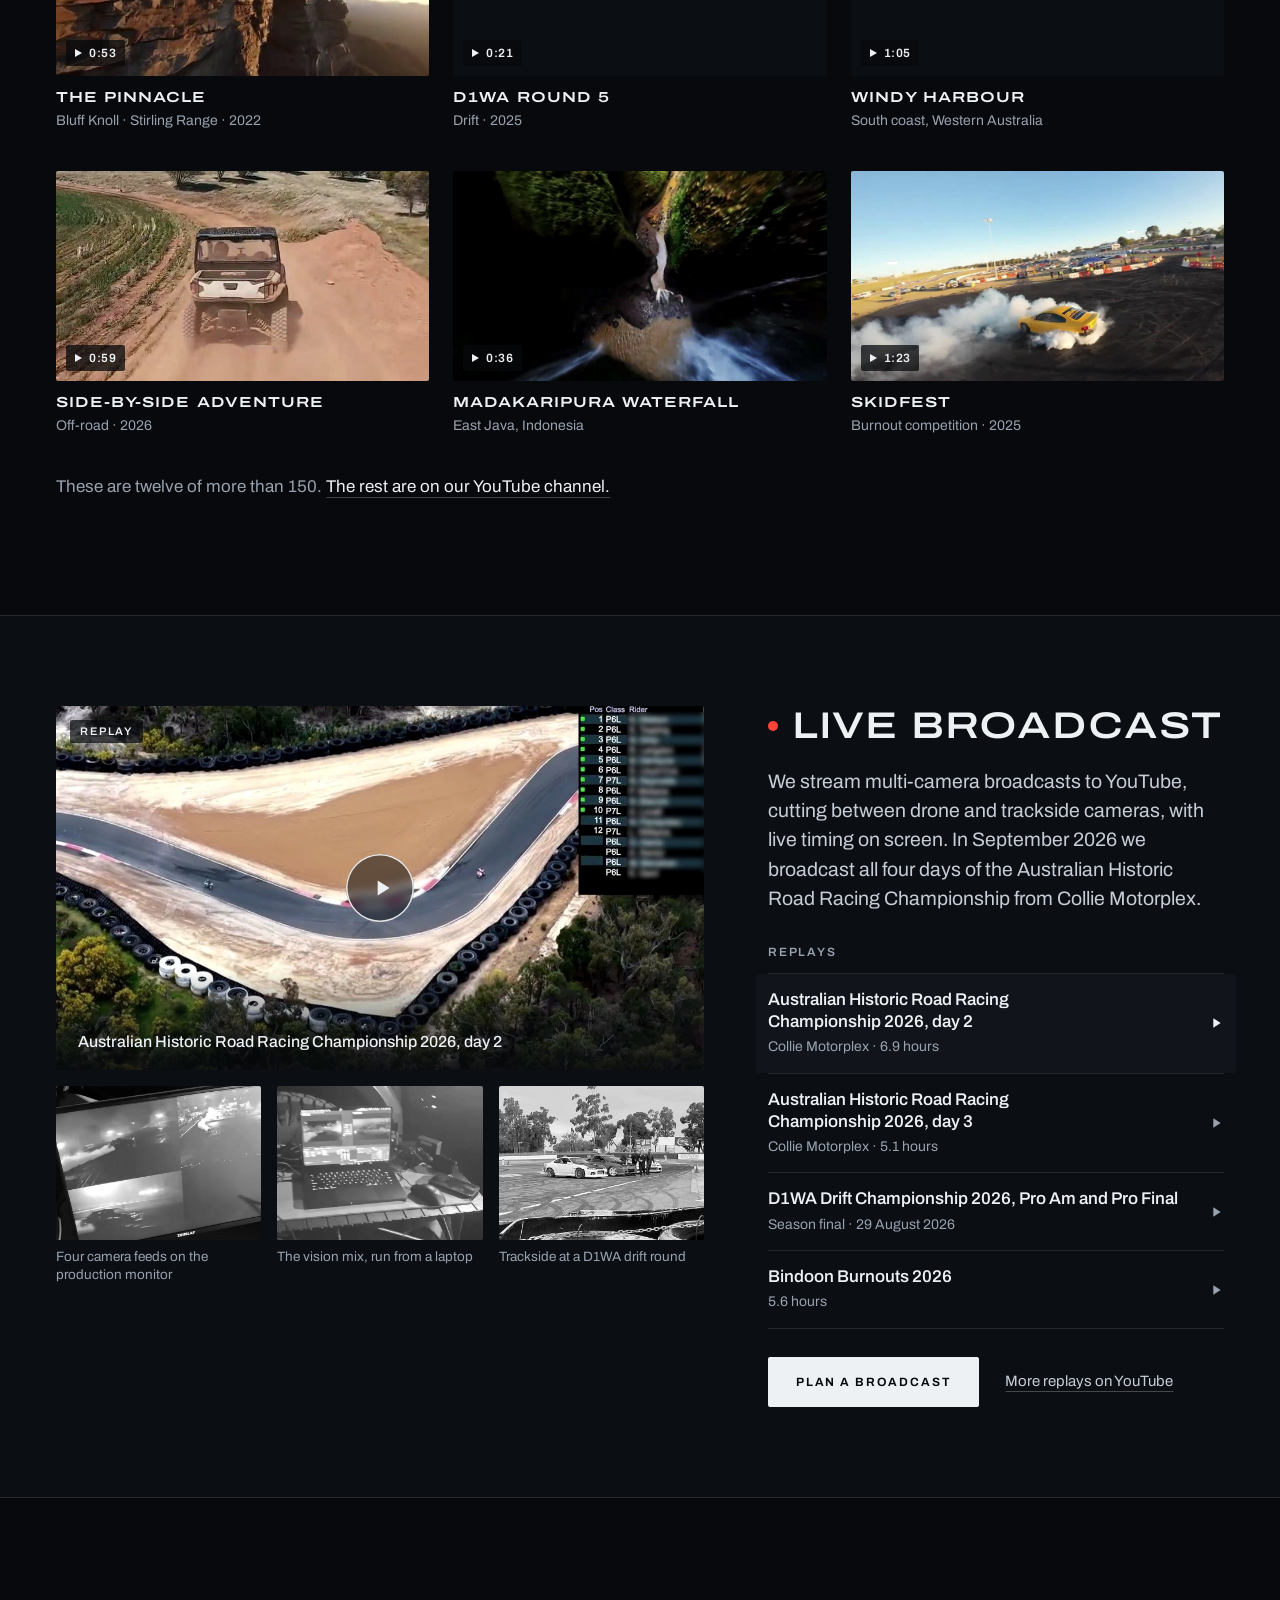
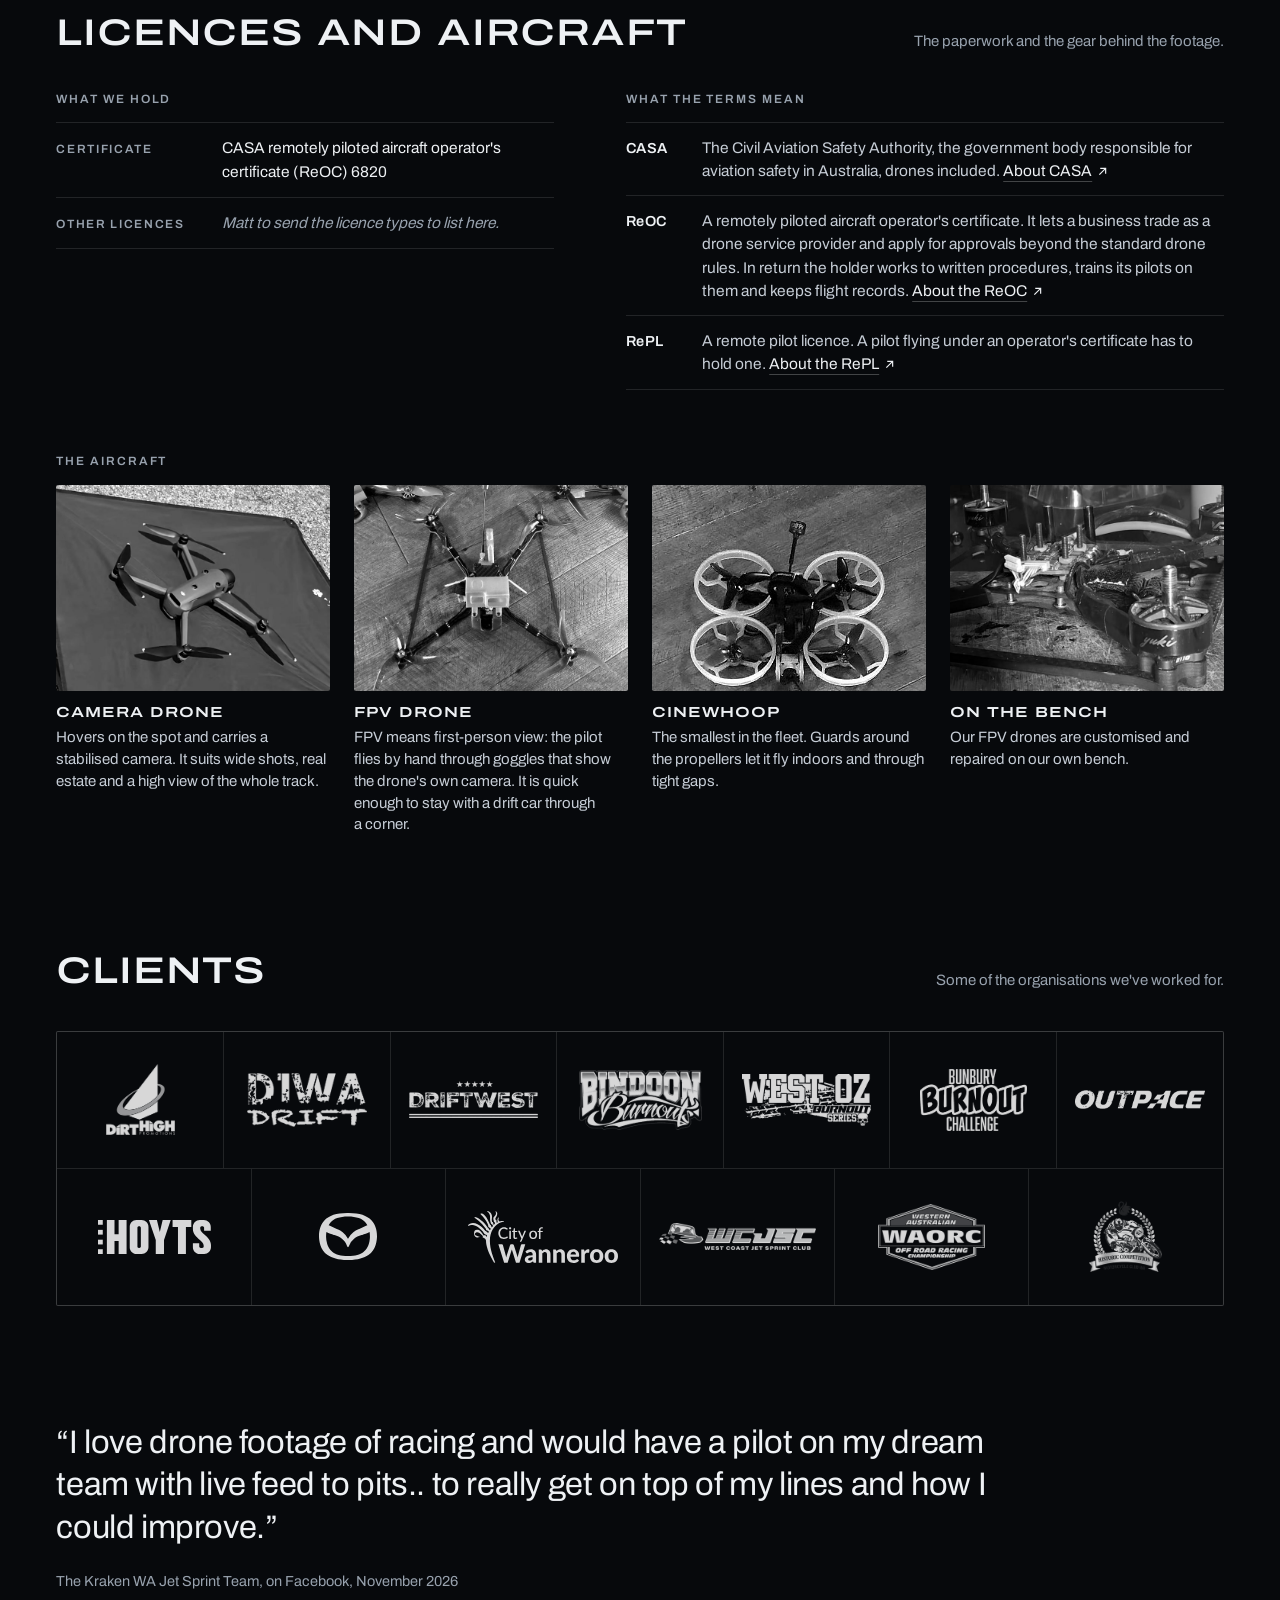
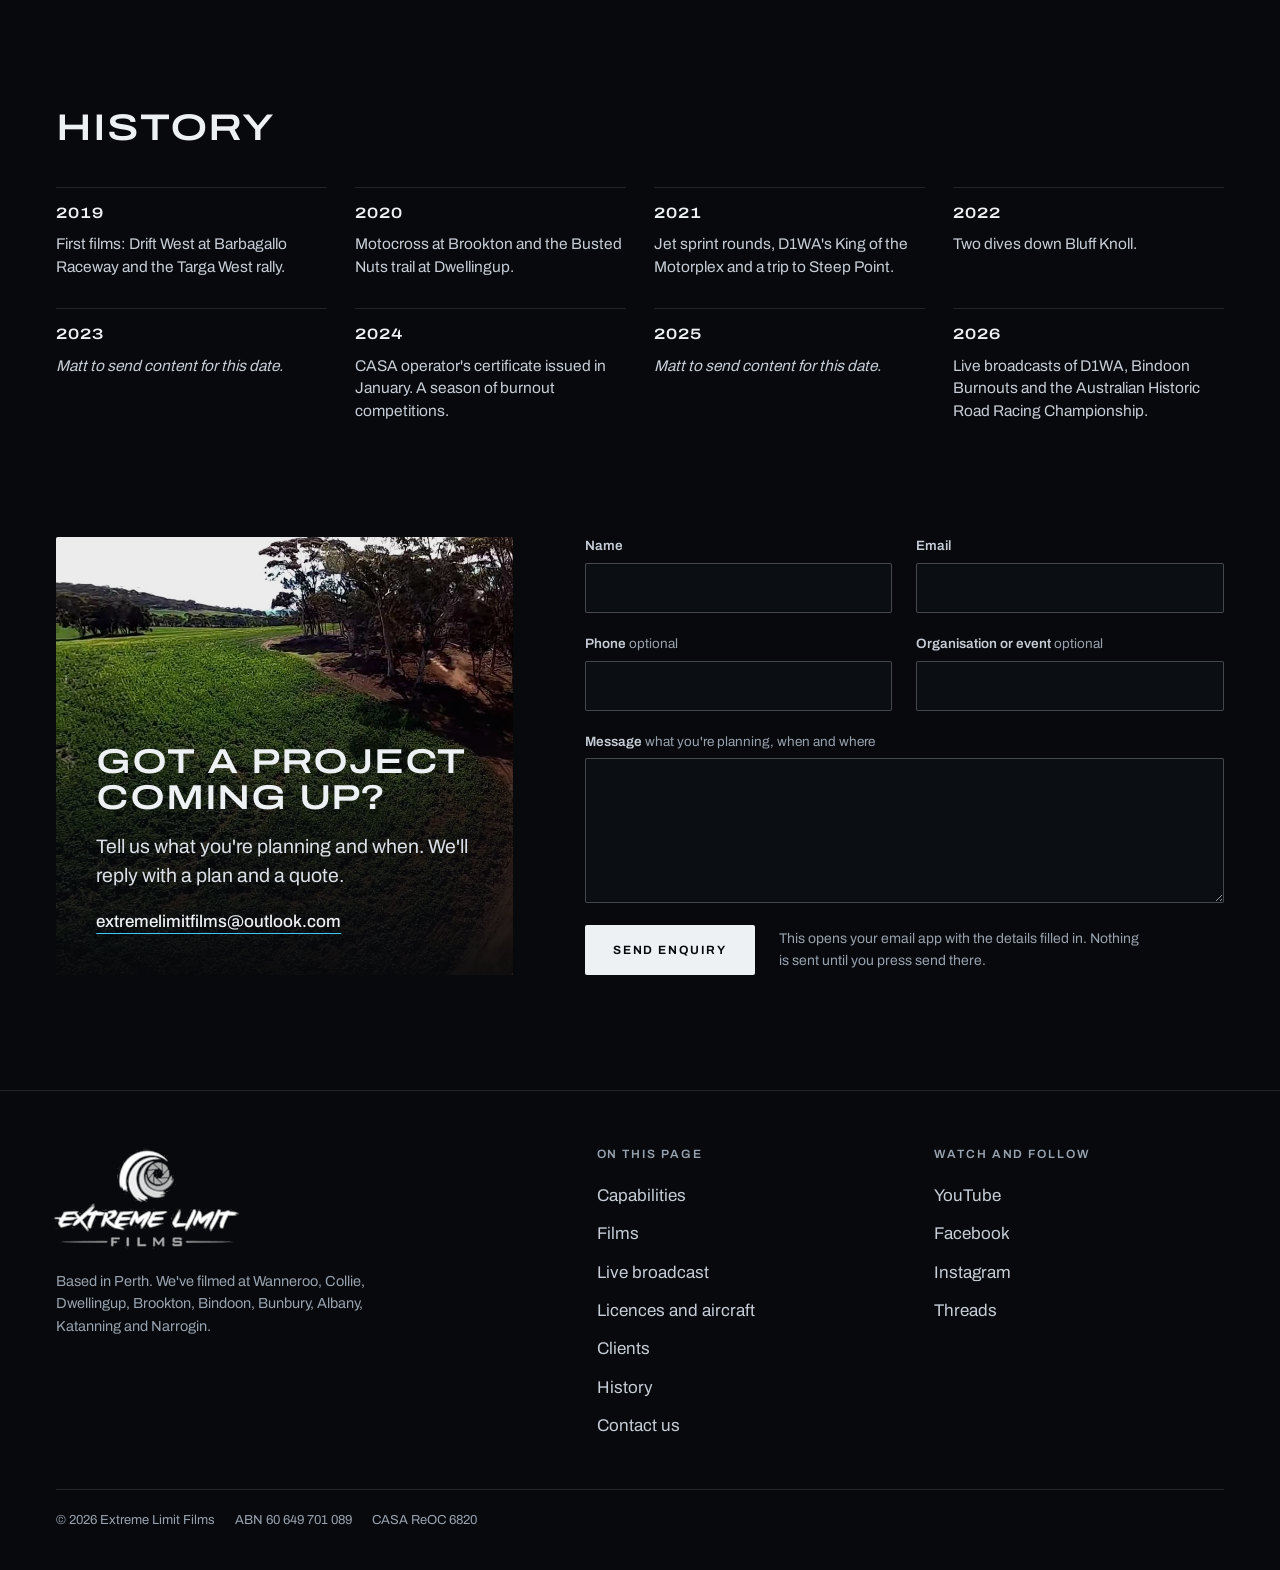
==== commit 8fae6baf: "Add service cards, an aircraft section and client links Capabilities is now the client's four servic" ====
--- a/index.html
+++ b/index.html
@@ -36,9 +36,9 @@
     <img class="brand__word" src="assets/img/logo-wordmark.png" width="164" height="40" alt="">
   </a>
   <nav class="nav" aria-label="Main">
+    <a href="#capabilities">Capabilities</a>
     <a href="#films">Films</a>
     <a href="#live">Live</a>
-    <a href="#capabilities">Capabilities</a>
     <a href="#clients">Clients</a>
     <a class="btn btn--line btn--sm" href="#enquire">Contact us</a>
   </nav>
@@ -111,6 +111,67 @@
     <div><dt>Tourism and destinations</dt><dd>A film of your stretch of coast or your trail network, for visitor marketing.</dd></div>
     <div><dt>Teams, drivers and riders</dt><dd>Footage of your season for sponsors, or a clip of your own run.</dd></div>
   </dl>
+</section>
+
+<section class="caps wrap" id="capabilities" aria-labelledby="caps-h">
+  <div class="section-head">
+    <h2 id="caps-h">Capabilities</h2>
+    <p class="section-head__note">What we film, in the air and on the ground.</p>
+  </div>
+  <!-- The client's four services. Each picture is a frame of our own footage: a wide crop, and a tall one for the desktop row.
+       The link at the foot of a card covers the whole card. -->
+  <ul class="svcs">
+    <li class="svc">
+      <h3>Event coverage</h3>
+      <div class="svc__media">
+        <picture>
+          <source media="(min-width: 1100px)" srcset="assets/img/services/event-coverage-tall.jpg" width="800" height="1000">
+          <img src="assets/img/services/event-coverage.jpg" width="960" height="720" loading="lazy" decoding="async" alt="Two drift cars sliding through a corner in tyre smoke, seen from an FPV drone, with spectators along the fence">
+        </picture>
+        <span class="svc__tag">Drift&nbsp;· Wanneroo Raceway</span>
+      </div>
+      <p>Race meetings, festivals and shows, filmed from start to finish. You get a highlight film and short clips for social, and competitors can book a clip of their own run.</p>
+      <p class="svc__go"><a href="#films">See the films</a></p>
+    </li>
+    <li class="svc">
+      <h3>Live streaming</h3>
+      <div class="svc__media">
+        <picture>
+          <source media="(min-width: 1100px)" srcset="assets/img/services/live-streaming-tall.jpg" width="490" height="612">
+          <img src="assets/img/services/live-streaming.jpg" width="816" height="612" loading="lazy" decoding="async" alt="A frame from a live broadcast: a race circuit from the air, with the timing tower down the side of the screen">
+        </picture>
+        <span class="svc__tag">Collie Motorplex&nbsp;· 2026</span>
+      </div>
+      <p>A multi-camera stream to YouTube, with drone and trackside cameras and live timing on screen. The replay stays up afterwards.</p>
+      <p class="svc__go"><a href="#live">Watch a replay</a></p>
+    </li>
+    <li class="svc">
+      <h3>Real estate</h3>
+      <div class="svc__media">
+        <picture>
+          <source media="(min-width: 1100px)" srcset="assets/img/services/real-estate-tall.jpg" width="576" height="720">
+          <img src="assets/img/services/real-estate.jpg" width="960" height="720" loading="lazy" decoding="async" alt="Matagarup Bridge and the Swan River at dusk, seen from a drone">
+        </picture>
+        <span class="svc__tag">Matagarup Bridge&nbsp;· Perth</span>
+      </div>
+      <p>Aerial and FPV video of homes, land and developments, for a listing or a sales campaign.</p>
+      <!-- Placeholder. The picture is a stand-in until the client sends footage of a property. -->
+      <p class="todo">Matt to send property footage for this picture.</p>
+      <p class="svc__go"><a href="#enquire" data-enquiry="Real estate">Ask about a property shoot</a></p>
+    </li>
+    <li class="svc">
+      <h3>On-the-ground videography</h3>
+      <div class="svc__media">
+        <picture>
+          <source media="(min-width: 1100px)" srcset="assets/img/services/on-the-ground-tall.jpg" width="576" height="720">
+          <img src="assets/img/services/on-the-ground.jpg" width="960" height="720" loading="lazy" decoding="async" alt="A rally car clips a marker post on a corner, filmed from the roadside">
+        </picture>
+        <span class="svc__tag">Targa West&nbsp;· 2019</span>
+      </div>
+      <p>Camera operators on the ground as well as in the air, so a film or a broadcast can cut between trackside and drone footage.</p>
+      <p class="svc__go"><a href="https://www.youtube.com/watch?v=ZPvpCGlp9TM" data-open-film="targa-west">Watch Targa West</a></p>
+    </li>
+  </ul>
 </section>
 
 <section class="films wrap" id="films" aria-labelledby="films-h">
@@ -215,7 +276,7 @@
         <ul class="crew">
           <li><img src="assets/img/crew/multiview.jpg" width="720" height="540" loading="lazy" decoding="async" alt="Production monitor showing four camera feeds side by side"><span>Four camera feeds on the production monitor</span></li>
           <li><img src="assets/img/crew/vision-mix.jpg" width="720" height="540" loading="lazy" decoding="async" alt="Laptop running the live vision mix"><span>The vision mix, run from a laptop</span></li>
-          <li><img src="assets/img/crew/launch-pad.jpg" width="720" height="540" loading="lazy" decoding="async" alt="Camera drone sitting on its launch pad"><span>A camera drone on its launch pad</span></li>
+          <li><img src="assets/img/crew/trackside.jpg" width="720" height="540" loading="lazy" decoding="async" alt="Two drift cars lined up on the circuit with officials beside them, seen from behind the tyre wall"><span>Trackside at a D1WA drift round</span></li>
         </ul>
       </div>
       <div class="live__run">
@@ -238,30 +299,50 @@
   </div>
 </section>
 
-<section class="caps wrap" id="capabilities" aria-labelledby="caps-h">
-  <div class="split">
-    <h2 id="caps-h">Capabilities</h2>
-    <ul class="rows">
-      <li><h3>Event coverage</h3><p>Race meetings, festivals and shows, filmed from start to finish. The organiser gets a highlight film and short clips for social, and competitors can book a clip of their own run. For a series, the same crew covers every round.</p></li>
-      <li><h3>Live streaming</h3><p>A multi-camera stream to YouTube with drone and trackside cameras and live timing on screen. The replay stays up afterwards.</p></li>
-      <li><h3>Real estate</h3><p>Aerial and FPV video of homes, land and developments, for a listing or a sales campaign.</p></li>
-      <li><h3>On-the-ground videography</h3><p>Camera operators on the ground as well as in the air, so a film or a broadcast can cut between trackside and drone footage.</p></li>
-      <li><h3>Brand and sponsor content</h3><p>Footage built around your product or your sponsor. Send us a shot list and we'll plan the flights to match.</p></li>
-      <li><h3>Nature and destinations</h3><p>Low-level flights over coast and country. We've flown Steep Point, Bluff Knoll and Windy Harbour, and overseas at Mount Bromo and in the Dolomites.</p></li>
-    </ul>
-  </div>
-  <div class="kit">
-    <img class="kit__photo" src="assets/img/fleet.jpg" width="1200" height="900" loading="lazy" decoding="async" alt="Four FPV drones laid out around the Extreme Limit Films logo">
-    <div class="kit__text">
-      <h3 class="label">Licences and aircraft</h3>
+<section class="kit wrap" id="aircraft" aria-labelledby="kit-h">
+  <div class="section-head">
+    <h2 id="kit-h">Licences and aircraft</h2>
+    <p class="section-head__note">The paperwork and the gear behind the footage.</p>
+  </div>
+  <div class="papers">
+    <div>
+      <h3 class="label">What we hold</h3>
       <dl class="spec">
         <div><dt>Certificate</dt><dd>CASA remotely piloted aircraft operator's certificate (ReOC) 6820</dd></div>
         <!-- Placeholder. Replace with the client's other licences and approvals, one row each. -->
         <div class="todo"><dt>Other licences</dt><dd>Matt to send the licence types to list here.</dd></div>
-        <div><dt>Aircraft</dt><dd>Customised FPV drones and camera drones</dd></div>
       </dl>
     </div>
-  </div>
+    <div>
+      <h3 class="label">What the terms mean</h3>
+      <!-- Each link goes to CASA's own page on the subject. -->
+      <dl class="spec spec--terms">
+        <div><dt>CASA</dt><dd>The Civil Aviation Safety Authority, the government body responsible for aviation safety in Australia, drones included. <a class="ext" href="https://www.casa.gov.au/about-us/who-we-are/about-casa" target="_blank" rel="noopener">About CASA<span class="visually-hidden"> (opens in a new tab)</span></a></dd></div>
+        <div><dt>ReOC</dt><dd>A remotely piloted aircraft operator's certificate. It lets a business trade as a drone service provider and apply for approvals beyond the standard drone rules. In return the holder works to written procedures, trains its pilots on them and keeps flight records. <a class="ext" href="https://www.casa.gov.au/drones/remotely-piloted-aircraft-operators-certificate/get-your-reoc" target="_blank" rel="noopener">About the ReOC<span class="visually-hidden"> (opens in a new tab)</span></a></dd></div>
+        <div><dt>RePL</dt><dd>A remote pilot licence. A pilot flying under an operator's certificate has to hold one. <a class="ext" href="https://www.casa.gov.au/drones/remote-pilot-licence/get-your-remote-pilot-licence" target="_blank" rel="noopener">About the RePL<span class="visually-hidden"> (opens in a new tab)</span></a></dd></div>
+      </dl>
+    </div>
+  </div>
+  <h3 class="label kit__label">The aircraft</h3>
+  <!-- Our own drones, from our photos and behind-the-scenes clips, in black and white like the crew pictures. -->
+  <ul class="gear">
+    <li>
+      <img src="assets/img/gear/camera-drone.jpg" width="720" height="540" loading="lazy" decoding="async" alt="A camera drone sitting on its launch pad">
+      <div><h4>Camera drone</h4><p>Hovers on the spot and carries a stabilised camera. It suits wide shots, real estate and a high view of the whole track.</p></div>
+    </li>
+    <li>
+      <img src="assets/img/gear/fpv-drone.jpg" width="720" height="540" loading="lazy" decoding="async" alt="An FPV drone with long arms and a camera mount on top, seen from above">
+      <div><h4>FPV drone</h4><p>FPV means first-person view: the pilot flies by hand through goggles that show the drone's own camera. It is quick enough to stay with a drift car through a corner.</p></div>
+    </li>
+    <li>
+      <img src="assets/img/gear/cinewhoop.jpg" width="440" height="330" loading="lazy" decoding="async" alt="A small drone with a guard around each propeller">
+      <div><h4>Cinewhoop</h4><p>The smallest in the fleet. Guards around the propellers let it fly indoors and through tight gaps.</p></div>
+    </li>
+    <li>
+      <img src="assets/img/gear/bench.jpg" width="720" height="540" loading="lazy" decoding="async" alt="Close-up of a drone motor and its electronics on a workbench">
+      <div><h4>On the bench</h4><p>Our FPV drones are customised and repaired on our own bench.</p></div>
+    </li>
+  </ul>
 </section>
 
 <section class="clients wrap" id="clients" aria-labelledby="clients-h">
@@ -269,21 +350,21 @@
     <h2 id="clients-h">Clients</h2>
     <p class="section-head__note">Some of the organisations we've worked for.</p>
   </div>
-  <!-- In the client's order. Each logo is white artwork made from the organisation's own logo. -->
+  <!-- In the client's order. Each logo is white artwork made from the organisation's own logo, and links to its own site. -->
   <ul class="logos">
-    <li><img src="assets/img/clients/dirt-high-promotions.png" width="69" height="70" loading="lazy" decoding="async" alt="Dirt High Promotions"></li>
-    <li><img src="assets/img/clients/d1wa.png" width="120" height="54" loading="lazy" decoding="async" alt="D1WA Drift"></li>
-    <li><img src="assets/img/clients/driftwest.png" width="151" height="44" loading="lazy" decoding="async" alt="DriftWest"></li>
-    <li><img src="assets/img/clients/bindoon-burnouts.png" width="123" height="60" loading="lazy" decoding="async" alt="Bindoon Burnouts"></li>
-    <li><img src="assets/img/clients/west-oz-burnout-series.png" width="140" height="56" loading="lazy" decoding="async" alt="West Oz Burnout Series"></li>
-    <li><img src="assets/img/clients/bunbury-burnout-challenge.png" width="107" height="62" loading="lazy" decoding="async" alt="Bunbury Burnout Challenge"></li>
-    <li><img src="assets/img/clients/outpace.png" width="149" height="22" loading="lazy" decoding="async" alt="OUTPACE"></li>
-    <li><img src="assets/img/clients/hoyts.svg" width="113" height="34" loading="lazy" decoding="async" alt="HOYTS"></li>
-    <li><img src="assets/img/clients/mazda.svg" width="58" height="46" loading="lazy" decoding="async" alt="Mazda"></li>
-    <li><img src="assets/img/clients/city-of-wanneroo.svg" width="150" height="52" loading="lazy" decoding="async" alt="City of Wanneroo"></li>
-    <li><img src="assets/img/clients/west-coast-jet-sprint-club.png" width="163" height="27" loading="lazy" decoding="async" alt="West Coast Jet Sprint Club"></li>
-    <li><img src="assets/img/clients/waorc.png" width="107" height="66" loading="lazy" decoding="async" alt="Western Australian Off Road Racing Championship"></li>
-    <li><img src="assets/img/clients/hcmc-wa.png" width="73" height="70" loading="lazy" decoding="async" alt="Historic Competition Motorcycle Club of WA"></li>
+    <li><a href="https://williethomson.com/" target="_blank" rel="noopener"><img src="assets/img/clients/dirt-high-promotions.png" width="69" height="70" loading="lazy" decoding="async" alt="Dirt High Promotions"><span class="visually-hidden"> website (opens in a new tab)</span></a></li>
+    <li><a href="https://d1wa.com/" target="_blank" rel="noopener"><img src="assets/img/clients/d1wa.png" width="120" height="54" loading="lazy" decoding="async" alt="D1WA Drift"><span class="visually-hidden"> website (opens in a new tab)</span></a></li>
+    <li><a href="https://wascc.com.au/driftwest/" target="_blank" rel="noopener"><img src="assets/img/clients/driftwest.png" width="151" height="44" loading="lazy" decoding="async" alt="DriftWest"><span class="visually-hidden"> website (opens in a new tab)</span></a></li>
+    <li><a href="https://proburnouts.com.au/events/bindoon-burnouts" target="_blank" rel="noopener"><img src="assets/img/clients/bindoon-burnouts.png" width="123" height="60" loading="lazy" decoding="async" alt="Bindoon Burnouts"><span class="visually-hidden"> website (opens in a new tab)</span></a></li>
+    <li><a href="https://westozburnouts.com/" target="_blank" rel="noopener"><img src="assets/img/clients/west-oz-burnout-series.png" width="140" height="56" loading="lazy" decoding="async" alt="West Oz Burnout Series"><span class="visually-hidden"> website (opens in a new tab)</span></a></li>
+    <li><a href="https://westozburnouts.com/bunbury-burnout-challenge" target="_blank" rel="noopener"><img src="assets/img/clients/bunbury-burnout-challenge.png" width="107" height="62" loading="lazy" decoding="async" alt="Bunbury Burnout Challenge"><span class="visually-hidden"> website (opens in a new tab)</span></a></li>
+    <li><a href="https://www.outpace.au/" target="_blank" rel="noopener"><img src="assets/img/clients/outpace.png" width="149" height="22" loading="lazy" decoding="async" alt="OUTPACE"><span class="visually-hidden"> website (opens in a new tab)</span></a></li>
+    <li><a href="https://www.hoyts.com.au/" target="_blank" rel="noopener"><img src="assets/img/clients/hoyts.svg" width="113" height="34" loading="lazy" decoding="async" alt="HOYTS"><span class="visually-hidden"> website (opens in a new tab)</span></a></li>
+    <li><a href="https://www.mazda.com.au/" target="_blank" rel="noopener"><img src="assets/img/clients/mazda.svg" width="58" height="46" loading="lazy" decoding="async" alt="Mazda"><span class="visually-hidden"> website (opens in a new tab)</span></a></li>
+    <li><a href="https://www.wanneroo.wa.gov.au/" target="_blank" rel="noopener"><img src="assets/img/clients/city-of-wanneroo.svg" width="150" height="52" loading="lazy" decoding="async" alt="City of Wanneroo"><span class="visually-hidden"> website (opens in a new tab)</span></a></li>
+    <li><a href="https://www.jetsprintwa.com.au/" target="_blank" rel="noopener"><img src="assets/img/clients/west-coast-jet-sprint-club.png" width="163" height="27" loading="lazy" decoding="async" alt="West Coast Jet Sprint Club"><span class="visually-hidden"> website (opens in a new tab)</span></a></li>
+    <li><a href="https://waorc.com/" target="_blank" rel="noopener"><img src="assets/img/clients/waorc.png" width="107" height="66" loading="lazy" decoding="async" alt="Western Australian Off Road Racing Championship"><span class="visually-hidden"> website (opens in a new tab)</span></a></li>
+    <li><a href="https://www.historicracing.asn.au/" target="_blank" rel="noopener"><img src="assets/img/clients/hcmc-wa.png" width="73" height="70" loading="lazy" decoding="async" alt="Historic Competition Motorcycle Club of WA"><span class="visually-hidden"> website (opens in a new tab)</span></a></li>
   </ul>
 </section>
 
@@ -311,7 +392,7 @@
 
 <section class="enquire wrap" id="enquire" aria-labelledby="enquire-h">
   <div class="band">
-    <img src="assets/img/perth-bridge.jpg" width="1280" height="720" loading="lazy" decoding="async" alt="">
+    <img src="assets/img/brookton-aerial.jpg" width="860" height="876" loading="lazy" decoding="async" alt="">
     <div class="band__copy">
       <h2 id="enquire-h">Got a project coming up?</h2>
       <p class="lead">Tell us what you're planning and when. We'll reply with a plan and a quote.</p>
@@ -348,9 +429,10 @@
     <nav aria-label="Footer">
       <h2 class="label">On this page</h2>
       <ul>
+        <li><a href="#capabilities">Capabilities</a></li>
         <li><a href="#films">Films</a></li>
         <li><a href="#live">Live broadcast</a></li>
-        <li><a href="#capabilities">Capabilities</a></li>
+        <li><a href="#aircraft">Licences and aircraft</a></li>
         <li><a href="#clients">Clients</a></li>
         <li><a href="#history">History</a></li>
         <li><a href="#enquire">Contact us</a></li>
@@ -380,9 +462,10 @@
     <button class="menu-btn" type="button" data-close>Close</button>
   </div>
   <nav aria-label="Sections">
+    <a href="#capabilities">Capabilities</a>
     <a href="#films">Films</a>
     <a href="#live">Live broadcast</a>
-    <a href="#capabilities">Capabilities</a>
+    <a href="#aircraft">Licences and aircraft</a>
     <a href="#clients">Clients</a>
     <a href="#history">History</a>
     <a href="#enquire">Contact us</a>
--- a/assets/css/site.css
+++ b/assets/css/site.css
@@ -34,6 +34,9 @@
 
   /* One grade for all footage, so clips from different years sit together. */
   --grade: saturate(.86) contrast(1.04);
+
+  /* The small arrow on a link that leaves the site. */
+  --arrow-out: url("data:image/svg+xml,%3Csvg xmlns='http://www.w3.org/2000/svg' viewBox='0 0 10 10'%3E%3Cpath d='M2.5 1.5h6v6M8.5 1.5l-7 7' fill='none' stroke='%23EEF1F4' stroke-width='1.3'/%3E%3C/svg%3E");
 }
 
 @media (min-width: 900px) {
@@ -73,7 +76,7 @@
 
 img, video, svg { display: block; }
 img, video { max-width: 100%; height: auto; }
-h1, h2, h3, p, ul, ol, dl, dd, figure, blockquote, fieldset { margin: 0; }
+h1, h2, h3, h4, p, ul, ol, dl, dd, figure, blockquote, fieldset { margin: 0; }
 ul, ol { padding: 0; list-style: none; }
 fieldset { padding: 0; border: 0; min-width: 0; }
 a { color: inherit; }
@@ -119,7 +122,7 @@
 
 /* ---------- Type ---------- */
 
-h1, h2, .rows h3, .years time, .film__title, .facts b, .reel__film button, .who dt {
+h1, h2, .svc h3, .gear h4, .years time, .film__title, .facts b, .reel__film button, .who dt {
   font-stretch: 125%;
   text-transform: uppercase;
 }
@@ -157,6 +160,39 @@
   transition: text-decoration-color .15s;
 }
 .text-link:hover { text-decoration-color: var(--accent); }
+
+/* A link that leaves the site, with a small arrow after it. */
+.ext {
+  color: var(--text);
+  white-space: nowrap;
+  text-decoration-color: var(--line-strong);
+  text-decoration-thickness: 1px;
+  text-underline-offset: 5px;
+  transition: text-decoration-color .15s;
+}
+.ext:hover { text-decoration-color: var(--accent); }
+.ext::after {
+  content: "";
+  display: inline-block;
+  width: .6em;
+  height: .6em;
+  margin-left: .35em;
+  background: var(--arrow-out) no-repeat center / contain;
+}
+
+/* A line the client still has to send. */
+.todo dd, .todo p, p.todo { color: var(--muted); font-style: italic; }
+
+.section-head {
+  display: flex;
+  flex-wrap: wrap;
+  align-items: flex-end;
+  justify-content: space-between;
+  gap: 18px 32px;
+  margin-bottom: clamp(24px, 3vw, 40px);
+}
+
+.section-head__note { color: var(--muted); font-size: 15px; }
 
 /* ---------- Buttons ---------- */
 
@@ -625,18 +661,105 @@
   .who dd { margin-top: 8px; }
 }
 
+/* ---------- Capabilities ---------- */
+
+/* Four services. Each card is a still from our own footage with its title on it,
+   and the link at the foot of a card covers the whole card. */
+.svcs { display: grid; gap: 36px; }
+.svc {
+  position: relative;
+  display: grid;
+  grid-template-columns: minmax(0, 1fr);
+  /* Picture, text, an optional note, then the link. The last row takes up the slack, so the links in a row of cards line up. */
+  grid-template-rows: auto auto auto 1fr;
+}
+.svc__media {
+  grid-area: 1 / 1;
+  position: relative;
+  aspect-ratio: 3 / 2;
+  overflow: hidden;
+  border-radius: var(--radius);
+  background: var(--panel);
+}
+.svc__media img {
+  position: absolute;
+  inset: 0;
+  width: 100%;
+  height: 100%;
+  object-fit: cover;
+  filter: var(--grade);
+  transition: transform .6s ease;
+}
+/* Shade under the title. */
+.svc__media::after {
+  content: "";
+  position: absolute;
+  inset: 45% 0 0 0;
+  background: linear-gradient(0deg, rgba(7, 9, 12, .88) 0, rgba(7, 9, 12, 0) 100%);
+}
+.svc:hover .svc__media img { transform: scale(1.035); }
+/* Where the picture was taken, in the same chip as the length on a film. */
+.svc__tag {
+  position: absolute;
+  left: 8px;
+  top: 8px;
+  z-index: 1;
+  display: inline-flex;
+  align-items: center;
+  height: 24px;
+  padding: 0 8px;
+  border-radius: var(--radius);
+  background: rgba(7, 9, 12, .74);
+  font-size: 11.5px;
+  font-weight: 600;
+  letter-spacing: .04em;
+}
+.svc h3 {
+  grid-area: 1 / 1;
+  align-self: end;
+  z-index: 1;
+  padding: 0 14px 13px;
+  font-size: 16px;
+  font-weight: 600;
+  line-height: 1.2;
+  letter-spacing: .06em;
+  text-wrap: balance;
+}
+.svc p { margin-top: 14px; color: var(--soft); font-size: 15.5px; line-height: 1.5; }
+.svc p.todo { margin-top: 6px; color: var(--muted); font-size: 14.5px; }
+.svc p.svc__go { grid-row: 4; align-self: end; margin-top: 12px; font-size: 15px; }
+.svc__go a {
+  color: var(--text);
+  font-weight: 500;
+  text-decoration-color: var(--line-strong);
+  text-decoration-thickness: 1px;
+  text-underline-offset: 5px;
+  transition: text-decoration-color .15s;
+}
+.svc__go a::after { content: ""; position: absolute; inset: 0; z-index: 2; }
+.svc:hover .svc__go a { text-decoration-color: var(--accent); }
+/* The focus ring goes round the whole card where the browser can do that, and stays on the link where it can't. */
+@supports selector(:has(a)) {
+  .svc__go a:focus-visible { outline: 0; }
+  .svc:has(.svc__go a:focus-visible) { outline: 2px solid var(--accent); outline-offset: 6px; }
+}
+
+@media (min-width: 700px) {
+  .svcs { grid-template-columns: repeat(2, minmax(0, 1fr)); gap: 40px 20px; }
+  .svc__media { aspect-ratio: 4 / 3; }
+  .svc__tag { left: 10px; top: 10px; height: 26px; padding: 0 9px; font-size: 12px; }
+  .svc h3 { padding: 0 18px 16px; font-size: 18px; }
+}
+
+/* From here the four sit in one row, as tall posters. */
+@media (min-width: 1100px) {
+  .svcs { grid-template-columns: repeat(4, minmax(0, 1fr)); gap: 24px; }
+  .svc__media { aspect-ratio: 4 / 5; }
+  /* Sized to the card, so "Event coverage" stays on one line when the cards are at their narrowest. */
+  .svc h3 { padding: 0 16px 15px; font-size: clamp(15px, 1.36vw, 17px); }
+}
+
 /* ---------- Films ---------- */
-
-.section-head {
-  display: flex;
-  flex-wrap: wrap;
-  align-items: flex-end;
-  justify-content: space-between;
-  gap: 18px 32px;
-  margin-bottom: clamp(24px, 3vw, 40px);
-}
-
-.section-head__note { color: var(--muted); font-size: 15px; }
 
 .filter { display: flex; flex-wrap: wrap; justify-content: space-between; gap: 4px 12px; width: 100%; }
 .filter button {
@@ -930,26 +1053,9 @@
   .crew { margin-top: 16px; }
 }
 
-/* ---------- Capabilities ---------- */
-
-.split { display: grid; gap: 26px; }
-.rows > li {
-  display: grid;
-  gap: 6px;
-  padding: 20px 0;
-  border-top: 1px solid var(--line);
-}
-.rows > li:last-child { border-bottom: 1px solid var(--line); }
-.rows h3 {
-  font-size: 14px;
-  font-weight: 600;
-  line-height: 1.3;
-  letter-spacing: .07em;
-}
-.rows p { color: var(--soft); max-width: 58ch; }
-
-.kit { display: grid; gap: 28px; margin-top: clamp(48px, 6vw, 80px); }
-.kit__photo { width: 100%; aspect-ratio: 4 / 3; object-fit: cover; border-radius: var(--radius); }
+/* ---------- Licences and aircraft ---------- */
+
+.papers { display: grid; gap: 36px; }
 .spec { margin: 14px 0 0; border-top: 1px solid var(--line); }
 .spec div {
   display: grid;
@@ -968,18 +1074,43 @@
 }
 .spec dd { font-size: 15.5px; }
 
-/* A line the client still has to send. */
-.todo dd, .todo p { color: var(--muted); font-style: italic; }
+/* The glossary. The terms keep their own capitals (ReOC, not REOC). */
+.spec--terms div { grid-template-columns: 52px minmax(0, 1fr); }
+.spec--terms dt { font-size: 14.5px; letter-spacing: .02em; text-transform: none; color: var(--text); }
+.spec--terms dd { color: var(--soft); line-height: 1.5; }
+
+.kit__label { margin-top: clamp(40px, 5vw, 64px); }
+
+/* The aircraft: a compact list on a phone, cards from a tablet up. */
+.gear { display: grid; margin-top: 14px; }
+.gear li {
+  display: grid;
+  grid-template-columns: 42% minmax(0, 1fr);
+  gap: 14px;
+  align-items: start;
+  padding: 16px 0;
+  border-top: 1px solid var(--line);
+}
+.gear li:last-child { border-bottom: 1px solid var(--line); }
+.gear img { width: 100%; aspect-ratio: 4 / 3; object-fit: cover; border-radius: var(--radius); }
+.gear h4 { font-size: 13px; font-weight: 600; line-height: 1.3; letter-spacing: .06em; }
+.gear p { margin-top: 5px; color: var(--soft); font-size: 14.5px; line-height: 1.45; }
 
 @media (min-width: 700px) {
-  .rows > li { grid-template-columns: minmax(0, 1fr) minmax(0, 2fr); gap: 32px; align-items: baseline; padding: 22px 0; }
-  .rows h3 { font-size: 15px; }
+  .gear { grid-template-columns: repeat(2, minmax(0, 1fr)); gap: 32px 20px; margin-top: 16px; }
+  .gear li, .gear li:last-child { display: block; padding: 0; border: 0; }
+  .gear h4 { margin-top: 12px; font-size: 14.5px; letter-spacing: .07em; }
+  .gear p { margin-top: 6px; font-size: 15px; }
+}
+
+@media (min-width: 900px) {
+  .gear { grid-template-columns: repeat(4, minmax(0, 1fr)); gap: 24px; }
 }
 
 @media (min-width: 1000px) {
-  .split { grid-template-columns: max-content minmax(0, 1fr); gap: clamp(40px, 5vw, 72px); align-items: start; }
-  .kit { grid-template-columns: minmax(0, 5fr) minmax(0, 6fr); gap: 80px; align-items: center; }
+  .papers { grid-template-columns: minmax(0, 5fr) minmax(0, 6fr); gap: 72px; }
   .spec div { grid-template-columns: 150px minmax(0, 1fr); }
+  .spec--terms div { grid-template-columns: 60px minmax(0, 1fr); }
 }
 
 /* ---------- Clients ---------- */
@@ -997,19 +1128,41 @@
 }
 .logos li {
   display: grid;
+  min-height: 104px;
+  background: var(--bg);
+}
+.logos li:last-child { grid-column: 1 / -1; }
+/* The whole tile is a link to the organisation's own site. An arrow shows in the corner when it is pointed at. */
+.logos a {
+  position: relative;
+  display: grid;
   place-items: center;
-  min-height: 104px;
   padding: 18px 14px;
-  background: var(--bg);
-}
-.logos li:last-child { grid-column: 1 / -1; }
+  transition: background-color .15s;
+}
+.logos a:hover, .logos a:focus-visible { background: var(--raised); }
+.logos a:focus-visible { outline-offset: -4px; }
+.logos a::after {
+  content: "";
+  position: absolute;
+  right: 12px;
+  top: 12px;
+  width: 9px;
+  height: 9px;
+  background: var(--arrow-out) no-repeat center / contain;
+  opacity: 0;
+  transition: opacity .15s;
+}
+.logos a:hover::after, .logos a:focus-visible::after { opacity: .75; }
 /* Each logo carries its own drawn size in its width and height attributes, set by eye so the set looks even. */
-.logos img { opacity: .84; }
+.logos img { opacity: .84; transition: opacity .15s; }
+.logos a:hover img, .logos a:focus-visible img { opacity: 1; }
 
 @media (min-width: 700px) {
   .logos { grid-template-columns: repeat(20, minmax(0, 1fr)); }
-  .logos li, .logos li:last-child { grid-column: span 5; min-height: 128px; padding: 22px 18px; }
+  .logos li, .logos li:last-child { grid-column: span 5; min-height: 128px; }
   .logos li:nth-child(-n+5) { grid-column: span 4; }
+  .logos a { padding: 22px 18px; }
 }
 
 @media (min-width: 1100px) {
@@ -1276,6 +1429,7 @@
   font-stretch: 125%;
   font-size: 22px;
   font-weight: 560;
+  line-height: 1.25;
   letter-spacing: .03em;
   text-transform: uppercase;
   text-decoration: none;
